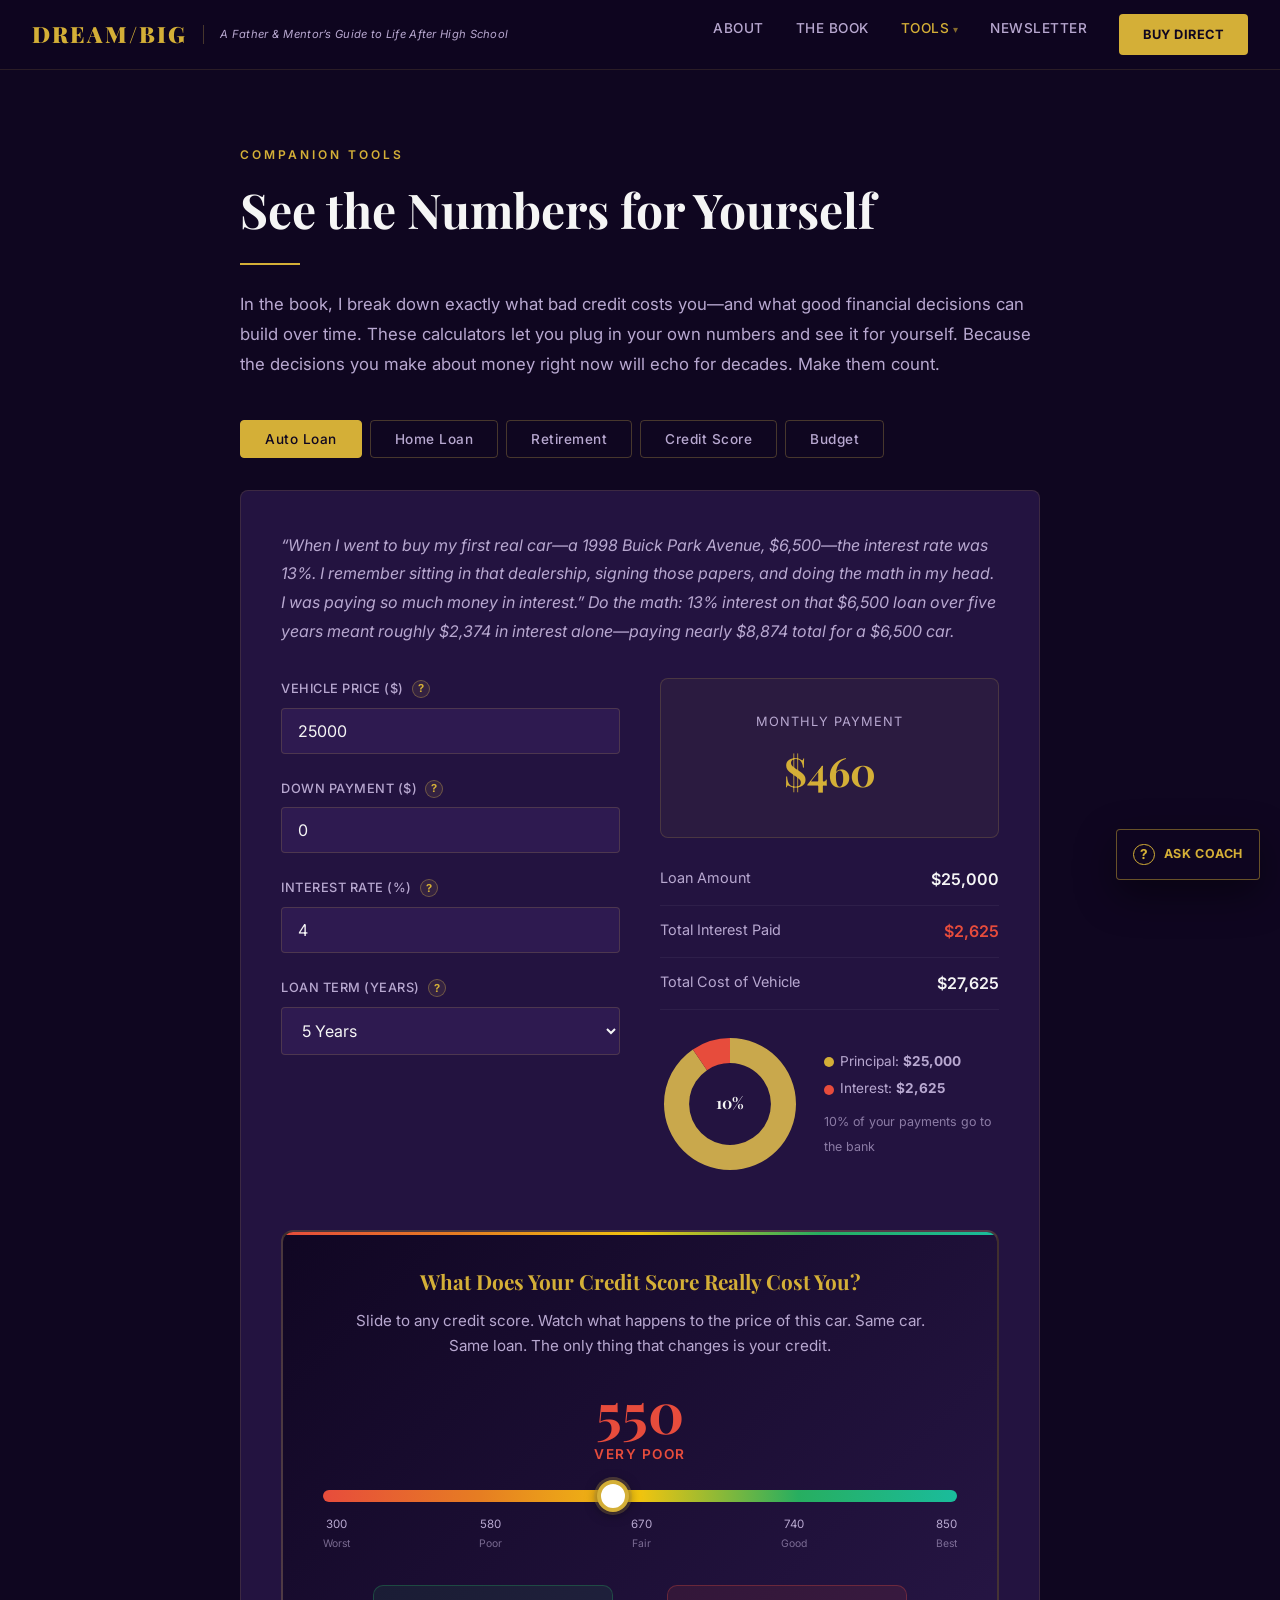
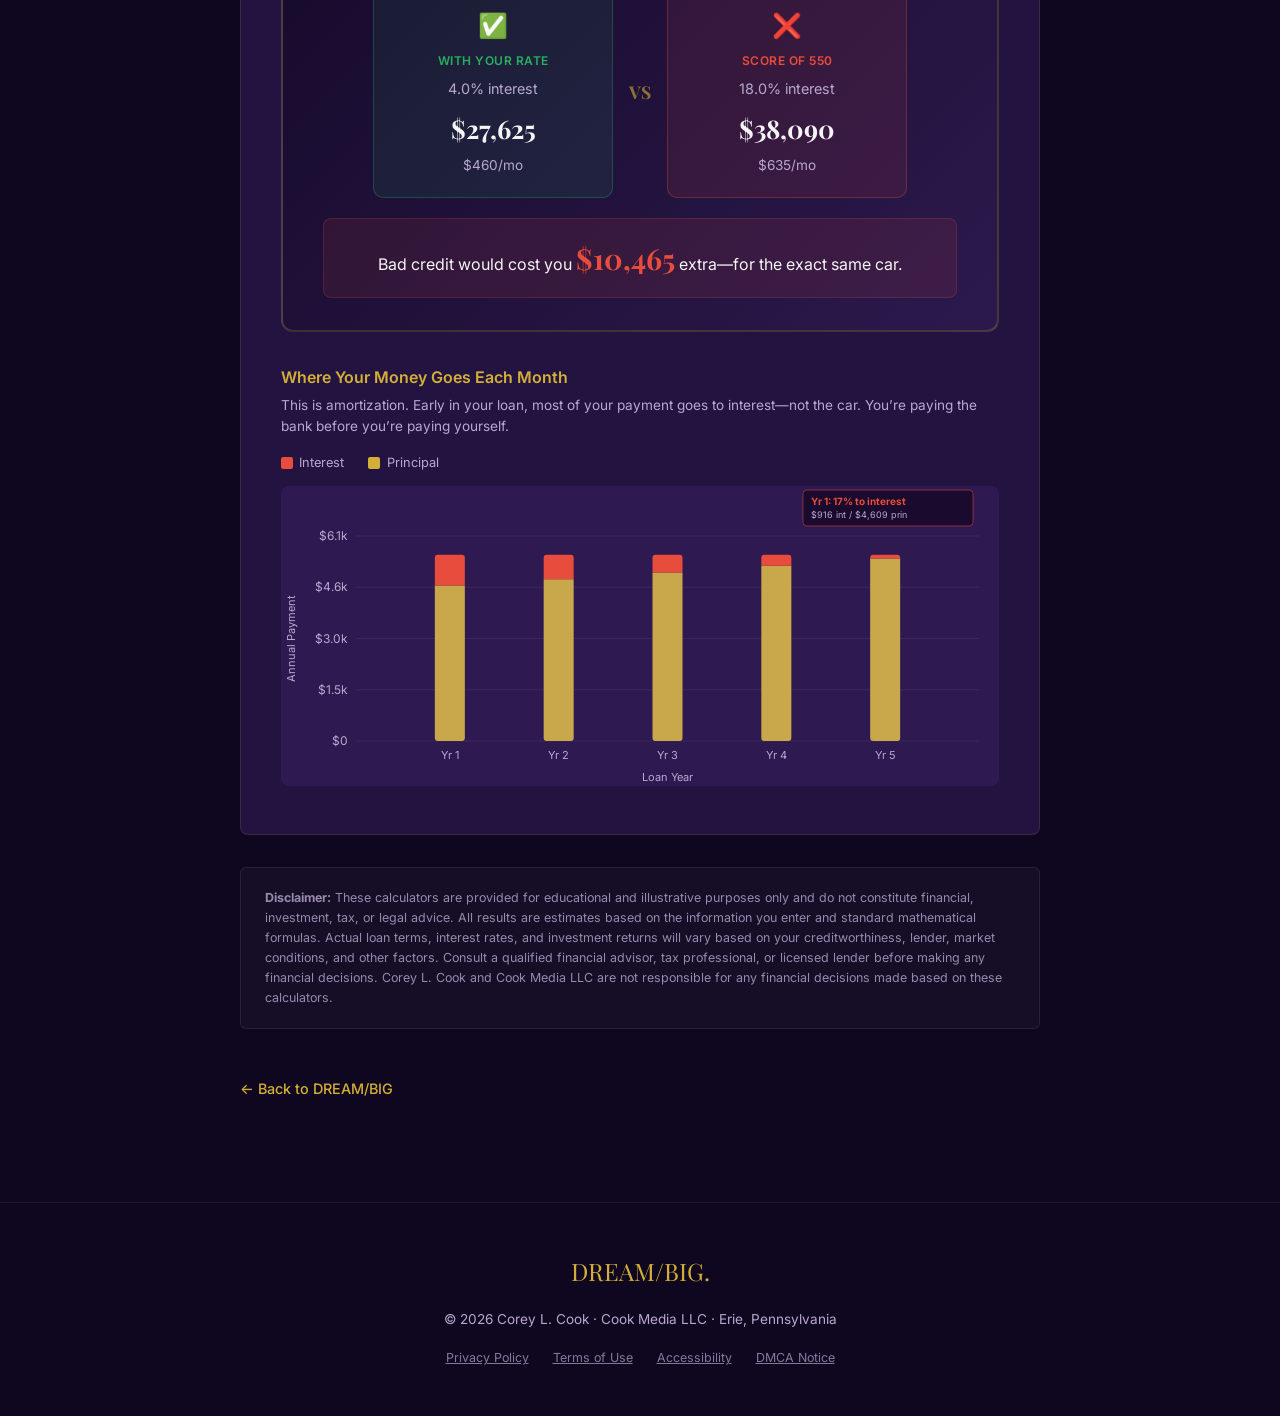
==== calculators.html @ 59a84b56 "Add first money tools and branded budget export" ====
<!DOCTYPE html>
<html lang="en">
<head>
<!-- Google tag (gtag.js) -->
<script async src="https://www.googletagmanager.com/gtag/js?id=G-JGYNWJQC7G"></script>
<script>
  window.dataLayer = window.dataLayer || [];
  function gtag(){dataLayer.push(arguments);}
  gtag('js', new Date());
  gtag('config', 'G-JGYNWJQC7G');
</script>
<!-- Vercel Web Analytics -->
<script>
  window.va = window.va || function () { (window.vaq = window.vaq || []).push(arguments); };
</script>
<script defer src="/_vercel/insights/script.js"></script>
<meta charset="UTF-8">
<meta name="viewport" content="width=device-width, initial-scale=1.0">
<title>Financial Calculators — DREAM/BIG by Corey L. Cook</title>
<meta name="description" content="Free financial calculators from DREAM/BIG — see what auto loans, home loans, and retirement savings really cost. Plug in your numbers and make smarter decisions.">
<meta property="og:title" content="Financial Calculators — DREAM/BIG">
<meta property="og:description" content="Free financial calculators — see what auto loans, home loans, and retirement savings really cost. Make smarter decisions.">
<meta property="og:type" content="website">
<meta property="og:url" content="https://www.lifeafterhighschoolbook.com/calculators.html">
<meta property="og:image" content="https://www.lifeafterhighschoolbook.com/images/og-image.png">
<meta property="og:image:width" content="1200">
<meta property="og:image:height" content="630">
<meta property="og:image:alt" content="DREAM/BIG financial calculators for life after high school">
<meta property="og:site_name" content="DREAM/BIG — Life After High School">
<meta name="twitter:card" content="summary_large_image">
<meta name="twitter:title" content="Financial Calculators — DREAM/BIG">
<meta name="twitter:description" content="Free financial calculators — see what auto loans, home loans, and retirement savings really cost. Make smarter decisions.">
<meta name="twitter:image" content="https://www.lifeafterhighschoolbook.com/images/og-image.png">
<meta name="twitter:image:alt" content="DREAM/BIG financial calculators for life after high school">
<link rel="canonical" href="https://www.lifeafterhighschoolbook.com/calculators.html">
<link rel="icon" type="image/svg+xml" href="images/favicon.svg">
<link rel="icon" type="image/png" sizes="32x32" href="images/favicon-32.png">
<link rel="icon" type="image/png" sizes="512x512" href="images/favicon-512.png">
<link rel="apple-touch-icon" sizes="180x180" href="images/favicon-180.png">
<link rel="preconnect" href="https://fonts.googleapis.com">
<link rel="preconnect" href="https://fonts.gstatic.com" crossorigin>
<link rel="stylesheet" href="https://fonts.googleapis.com/css2?family=Playfair+Display:wght@400;700;900&family=Inter:wght@300;400;500;600;700&display=swap">
<link rel="stylesheet" href="assistant.css">
<script src="assistant.js" defer></script>
<style>

  :root {
    --gold: #D4AF37;
    --gold-light: #F0D060;
    --purple-deep: #0F0620;
    --purple-dark: #1A0A2E;
    --purple-mid: #2D1B4E;
    --purple-card: #231340;
    --purple-surface: #2E1A50;
    --purple-light: #3D2766;
    --text: #F5F5F5;
    --text-muted: #B8A8D0;
    --accent: #C9A84C;
  }

  * { margin: 0; padding: 0; box-sizing: border-box; }
  html { scroll-behavior: smooth; }

  :focus-visible { outline: 2px solid var(--gold-light); outline-offset: 2px; }

  /* SKIP LINK */
  .skip-link {
    position: absolute; left: -9999px; top: 0; z-index: 1000;
    background: var(--gold); color: var(--purple-deep);
    padding: .6rem 1rem; font-weight: 700; text-decoration: none;
  }
  .skip-link:focus { left: 0; }

  body {
    font-family: 'Inter', sans-serif;
    background: var(--purple-deep);
    color: var(--text);
    line-height: 1.7;
    -webkit-font-smoothing: antialiased;
  }

  /* NAV */
  nav {
    position: fixed; top: 0; left: 0; right: 0; z-index: 100;
    background: rgba(15,6,32,0.95); backdrop-filter: blur(20px);
    border-bottom: 1px solid rgba(201,168,76,0.15);
    padding: 0 2rem; height: 70px;
    display: flex; align-items: center; justify-content: space-between;
  }
  .nav-brand { display: flex; align-items: center; gap: 1rem; text-decoration: none; }
  .nav-logo { font-family: 'Playfair Display', serif; font-weight: 900; font-size: 1.4rem; color: var(--gold); letter-spacing: 2px; white-space: nowrap; }
  .nav-subtitle { color: var(--text-muted); font-size: 0.7rem; font-weight: 400; font-style: italic; letter-spacing: 0.3px; white-space: nowrap; border-left: 1px solid rgba(201,168,76,0.3); padding-left: 1rem; }
  .nav-links { display: flex; gap: 2rem; list-style: none; }
  .nav-links a { color: var(--text-muted); text-decoration: none; font-size: 0.85rem; font-weight: 500; letter-spacing: 0.5px; text-transform: uppercase; transition: color 0.3s; }
  .nav-links a:hover { color: var(--gold); }
  .nav-toggle { display: none; background: none; border: none; color: var(--gold); font-size: 1.5rem; cursor: pointer; }
  .nav-dropdown { position: relative; }
  .nav-dropdown > a { cursor: pointer; }
  .nav-dropdown > a::after { content: ' \25BE'; font-size: 0.65rem; opacity: 0.6; }
  .nav-dropdown-menu {
    display: none; position: absolute; top: 100%; left: 50%; transform: translateX(-50%);
    padding-top: 12px;
  }
  .nav-dropdown-menu-inner {
    background: rgba(15,6,32,0.98); border: 1px solid rgba(201,168,76,0.2);
    border-radius: 8px; padding: 0.5rem 0; min-width: 180px;
    box-shadow: 0 12px 40px rgba(0,0,0,0.5); backdrop-filter: blur(20px);
  }
  .nav-dropdown:hover .nav-dropdown-menu { display: block; }
  .nav-dropdown:focus-within .nav-dropdown-menu { display: block; }
  .nav-dropdown > button {
    background: none; border: none; cursor: pointer; font: inherit;
    color: var(--gold); padding: 0; letter-spacing: 0.5px; text-transform: uppercase;
    font-size: 0.85rem; font-weight: 500;
  }
  .nav-dropdown > button::after { content: ' \25BE'; font-size: 0.65rem; opacity: 0.6; }
  .nav-dropdown-menu a {
    display: block; padding: 0.6rem 1.25rem; font-size: 0.8rem !important;
    letter-spacing: 0.5px; white-space: nowrap; transition: background 0.2s;
  }
  .nav-dropdown-menu a:hover { background: rgba(201,168,76,0.1); color: var(--gold) !important; }

  .btn {
    display: inline-block; padding: 14px 36px; font-size: 0.9rem; font-weight: 600;
    letter-spacing: 1px; text-transform: uppercase; text-decoration: none;
    border-radius: 4px; transition: all 0.3s; cursor: pointer; border: none;
  }
  .btn-gold { background: var(--gold); color: var(--purple-deep); }
  .btn-gold:hover { background: var(--gold-light); transform: translateY(-2px); box-shadow: 0 8px 30px rgba(201,168,76,0.3); }
  .nav-links .btn-gold { color: var(--purple-deep); font-size: 0.8rem; font-weight: 700; }
  .nav-links .btn-gold:hover { color: var(--purple-deep); }
  .btn-nav { padding: 10px 24px; font-size: 0.8rem; letter-spacing: 0.8px; }

  /* SECTIONS */
  section { padding: 100px 2rem; }
  .container { max-width: 800px; margin: 0 auto; }

  .section-label {
    display: inline-block; font-size: 0.75rem; letter-spacing: 3px; text-transform: uppercase;
    color: var(--gold); margin-bottom: 1rem; font-weight: 600;
  }
  .section-title {
    font-family: 'Playfair Display', serif; font-size: clamp(2rem, 4vw, 3rem);
    font-weight: 700; margin-bottom: 1.5rem; line-height: 1.2;
  }
  .section-text { color: var(--text-muted); font-size: 1.05rem; max-width: 800px; line-height: 1.8; }

  /* DIVIDER */
  .divider { width: 60px; height: 2px; background: var(--gold); margin: 1.5rem 0; }

  /* CALCULATORS */
  .calculators {
    padding-top: 140px;
    background: var(--purple-deep);
    min-height: 100vh;
  }
  .calc-tabs { display: flex; gap: 0.5rem; margin-bottom: 2rem; flex-wrap: wrap; }
  .calc-tab {
    padding: 10px 24px; border: 1px solid rgba(201,168,76,0.3); background: transparent;
    color: var(--text-muted); border-radius: 4px; cursor: pointer; font-size: 0.85rem;
    font-weight: 500; letter-spacing: 0.5px; transition: all 0.3s; font-family: 'Inter', sans-serif;
  }
  .calc-tab.active { background: var(--gold); color: var(--purple-deep); border-color: var(--gold); }
  .calc-tab:hover:not(.active) { border-color: var(--gold); color: var(--gold); }
  .calc-panel { display: none; }
  .calc-panel.active { display: block; }
  .calc-card {
    background: var(--purple-card); border: 1px solid rgba(201,168,76,0.15);
    border-radius: 8px; padding: 2.5rem;
  }
  .calc-intro { color: var(--text-muted); font-size: 1rem; margin-bottom: 2rem; line-height: 1.8; font-style: italic; }
  .calc-grid { display: grid; grid-template-columns: 1fr 1fr; gap: 2.5rem; align-items: start; }
  .form-group { margin-bottom: 1.5rem; }
  .form-group label {
    display: block; font-size: 0.8rem; font-weight: 500; letter-spacing: 0.5px;
    text-transform: uppercase; color: var(--text-muted); margin-bottom: 0.5rem;
  }
  /* INFO TOOLTIP */
  .label-row { display: flex; align-items: center; gap: 0.5rem; margin-bottom: 0.5rem; }
  .label-row label { margin-bottom: 0; }
  .info-btn {
    display: inline-flex; align-items: center; justify-content: center;
    width: 18px; height: 18px; border-radius: 50%; border: 1px solid rgba(201,168,76,0.4);
    background: rgba(201,168,76,0.1); color: var(--gold); font-size: 11px; font-weight: 700;
    cursor: pointer; flex-shrink: 0; font-family: 'Inter', sans-serif;
    transition: all 0.2s; line-height: 1; position: relative; padding: 0;
  }
  .info-btn:hover { background: var(--gold); color: var(--purple-deep); border-color: var(--gold); }
  .info-tooltip {
    display: none; position: absolute; left: 50%; transform: translateX(-50%);
    top: calc(100% + 8px); width: 260px; padding: 12px 14px;
    background: var(--purple-mid); border: 1px solid rgba(201,168,76,0.25);
    border-radius: 6px; box-shadow: 0 8px 24px rgba(0,0,0,0.4);
    z-index: 50; font-size: 0.82rem; font-weight: 400; color: var(--text);
    line-height: 1.6; letter-spacing: 0; text-transform: none; text-align: left;
  }
  .info-tooltip::before {
    content: ''; position: absolute; top: -6px; left: 50%; transform: translateX(-50%);
    width: 10px; height: 10px; background: var(--purple-mid);
    border-left: 1px solid rgba(201,168,76,0.25); border-top: 1px solid rgba(201,168,76,0.25);
    transform: translateX(-50%) rotate(45deg);
  }
  .info-btn.active .info-tooltip { display: block; }
  .form-group input, .form-group select {
    width: 100%; padding: 12px 16px; background: var(--purple-surface); border: 1px solid rgba(201,168,76,0.2);
    border-radius: 4px; color: var(--text); font-size: 1rem; font-family: 'Inter', sans-serif;
    transition: border-color 0.3s;
  }
  .form-group input:focus, .form-group select:focus { outline: 2px solid var(--gold-light); outline-offset: 2px; border-color: var(--gold); }
  .result-box {
    background: rgba(201,168,76,0.05); border: 1px solid rgba(201,168,76,0.2);
    border-radius: 8px; padding: 2rem; text-align: center;
  }
  .result-label { font-size: 0.8rem; text-transform: uppercase; letter-spacing: 1px; color: var(--text-muted); margin-bottom: 0.25rem; }
  .result-value { font-family: 'Playfair Display', serif; font-size: 2.5rem; color: var(--gold); font-weight: 700; }
  .result-sub { font-size: 0.9rem; color: var(--text-muted); margin-top: 0.25rem; }
  .result-row { display: flex; justify-content: space-between; padding: 0.75rem 0; border-bottom: 1px solid rgba(255,255,255,0.05); }
  .result-row:last-child { border-bottom: none; }
  .result-row-label { color: var(--text-muted); font-size: 0.9rem; }
  .result-row-value { font-weight: 600; }
  .compare-box {
    margin-top: 1.5rem; padding: 1.5rem; background: rgba(192,57,43,0.08);
    border: 1px solid rgba(192,57,43,0.2); border-radius: 8px;
  }
  .compare-title { font-weight: 600; font-size: 0.95rem; margin-bottom: 0.5rem; color: #E74C3C; }
  .compare-text { color: var(--text-muted); font-size: 0.9rem; line-height: 1.6; }
  .compare-amount { font-family: 'Playfair Display', serif; font-size: 1.5rem; color: #E74C3C; font-weight: 700; }

  /* CREDIT SCORE SLIDER */
  .credit-slider-box {
    margin-top: 2rem; padding: 2rem 2.5rem;
    background: linear-gradient(135deg, rgba(15,6,32,0.9), rgba(45,27,78,0.9));
    border: 2px solid rgba(201,168,76,0.25); border-radius: 12px;
    position: relative; overflow: hidden;
  }
  .credit-slider-box::before {
    content: ''; position: absolute; top: 0; left: 0; right: 0; height: 3px;
    background: linear-gradient(to right, #E74C3C, #E67E22, #F1C40F, #27AE60, #1ABC9C);
  }
  .credit-slider-header { text-align: center; margin-bottom: 1.5rem; }
  .credit-slider-title {
    font-family: 'Playfair Display', serif; font-weight: 700;
    font-size: 1.3rem; color: var(--gold); margin-bottom: 0.5rem;
  }
  .credit-slider-subtitle {
    font-size: 0.95rem; color: var(--text-muted); line-height: 1.7; max-width: 600px; margin: 0 auto;
  }
  .slider-main-layout {
    display: flex; flex-direction: column; gap: 1.5rem;
  }
  .slider-control-area { text-align: center; }
  .slider-score-display {
    text-align: center; margin-bottom: 0.5rem;
  }
  .slider-score-num {
    font-family: 'Playfair Display', serif; font-size: 3.5rem; font-weight: 700;
    line-height: 1; transition: color 0.3s;
  }
  .slider-score-label {
    font-size: 0.85rem; font-weight: 600; letter-spacing: 1.5px; text-transform: uppercase;
    margin-top: 0.25rem; transition: color 0.3s;
  }
  .credit-range-slider {
    -webkit-appearance: none; appearance: none; width: 100%; height: 12px;
    border-radius: 6px; outline: none; margin: 1rem 0 0.5rem; cursor: pointer;
    background: linear-gradient(to right, #E74C3C 0%, #E67E22 25%, #F1C40F 50%, #27AE60 75%, #1ABC9C 100%);
  }
  .credit-range-slider::-webkit-slider-thumb {
    -webkit-appearance: none; appearance: none; width: 32px; height: 32px;
    border-radius: 50%; background: white; cursor: grab;
    border: 4px solid var(--gold);
    box-shadow: 0 2px 12px rgba(0,0,0,0.5), 0 0 0 3px rgba(201,168,76,0.3);
    transition: box-shadow 0.2s, transform 0.2s;
  }
  .credit-range-slider::-webkit-slider-thumb:hover {
    transform: scale(1.1);
    box-shadow: 0 2px 16px rgba(0,0,0,0.6), 0 0 0 5px rgba(201,168,76,0.4);
  }
  .credit-range-slider::-webkit-slider-thumb:active { cursor: grabbing; }
  .credit-range-slider::-moz-range-thumb {
    width: 32px; height: 32px; border-radius: 50%; background: white;
    cursor: grab; border: 4px solid var(--gold);
    box-shadow: 0 2px 12px rgba(0,0,0,0.5), 0 0 0 3px rgba(201,168,76,0.3);
  }
  .slider-range-labels {
    display: flex; justify-content: space-between; font-size: 0.72rem;
    color: var(--text-muted); margin-top: 0.25rem; text-align: center;
  }
  .slider-range-labels em { display: block; font-style: normal; font-size: 0.65rem; opacity: 0.6; margin-top: 1px; }
  .slider-results {
    display: flex; align-items: stretch; justify-content: center; gap: 0; margin-top: 0.5rem;
  }
  .slider-vs {
    display: flex; align-items: center; justify-content: center;
    font-family: 'Playfair Display', serif; font-size: 1.1rem; font-weight: 700;
    color: var(--gold); opacity: 0.6; padding: 0 1rem; flex-shrink: 0;
  }
  .slider-result-card {
    flex: 1; max-width: 240px; padding: 1.25rem 1rem; border-radius: 10px; text-align: center;
  }
  .slider-result-card.yours {
    background: rgba(39,174,96,0.1); border: 1px solid rgba(39,174,96,0.3);
  }
  .slider-result-card.slider {
    background: rgba(231,76,60,0.1); border: 1px solid rgba(231,76,60,0.3);
    transition: background 0.3s, border-color 0.3s;
  }
  .slider-result-card.slider.good {
    background: rgba(39,174,96,0.1); border-color: rgba(39,174,96,0.3);
  }
  .slider-card-emoji { font-size: 1.5rem; margin-bottom: 0.25rem; }
  .slider-card-label {
    font-size: 0.75rem; font-weight: 600; letter-spacing: 0.5px; text-transform: uppercase;
    margin-bottom: 0.35rem;
  }
  .slider-card-label.yours { color: #27AE60; }
  .slider-card-label.slider { color: #E74C3C; }
  .slider-card-label.slider.good { color: #27AE60; }
  .slider-card-rate {
    font-size: 0.9rem; color: var(--text-muted); margin-bottom: 0.35rem;
  }
  .slider-card-total {
    font-family: 'Playfair Display', serif; font-size: 1.6rem; font-weight: 700; color: var(--text);
  }
  .slider-card-monthly {
    font-size: 0.85rem; color: var(--text-muted); margin-top: 0.25rem;
  }
  .slider-diff-bar {
    margin-top: 1.25rem; padding: 1rem 1.25rem; border-radius: 8px;
    text-align: center; font-size: 1rem; line-height: 1.6;
    background: rgba(231,76,60,0.1); border: 1px solid rgba(231,76,60,0.2);
    transition: all 0.3s;
  }
  .slider-diff-bar.savings {
    background: rgba(39,174,96,0.1); border-color: rgba(39,174,96,0.2);
  }
  .slider-diff-amount {
    font-family: 'Playfair Display', serif; font-size: 1.8rem; font-weight: 700;
    display: inline-block; transition: color 0.3s;
  }
  .slider-diff-amount.cost { color: #E74C3C; }
  .slider-diff-amount.save { color: #27AE60; }

  /* DONUT CHART */
  .donut-wrapper { display: flex; align-items: center; gap: 1.5rem; margin: 1.5rem 0; }
  .donut-canvas { flex-shrink: 0; }
  .donut-legend { font-size: 0.85rem; color: var(--text-muted); line-height: 2; }
  .donut-legend-dot { display: inline-block; width: 10px; height: 10px; border-radius: 50%; margin-right: 6px; vertical-align: middle; }

  /* COMPARISON BARS */
  .compare-visual { margin-top: 1rem; }
  .compare-bar-row { display: flex; align-items: center; gap: 0.75rem; margin-bottom: 0.5rem; font-size: 0.82rem; }
  .compare-bar-label { width: 80px; color: var(--text-muted); text-align: right; flex-shrink: 0; }
  .compare-bar-track { flex: 1; height: 24px; background: var(--purple-surface); border-radius: 4px; overflow: hidden; position: relative; }
  .compare-bar-fill { height: 100%; border-radius: 4px; transition: width 0.6s ease-out; display: flex; align-items: center; justify-content: flex-end; padding-right: 8px; font-size: 0.75rem; font-weight: 700; color: var(--purple-deep); min-width: 60px; }

  /* CREDIT GAUGE */
  .gauge-wrapper { text-align: center; margin: 1rem 0; }

  /* BUDGET DONUT */
  .budget-donut-wrapper { display: flex; align-items: flex-start; gap: 1.5rem; margin: 1rem 0; }
  .budget-donut-legend { font-size: 0.8rem; color: var(--text-muted); line-height: 2.2; }

  .calc-disclaimer {
    margin-top: 2rem; padding: 1.25rem 1.5rem;
    background: rgba(255,255,255,0.03);
    border: 1px solid rgba(255,255,255,0.08);
    border-radius: 6px;
  }
  .calc-disclaimer p { color: var(--text-muted); font-size: 0.78rem; line-height: 1.6; opacity: 0.8; }
  .calc-disclaimer strong { color: var(--text-muted); }

  .back-link {
    display: inline-flex; align-items: center; gap: 0.5rem;
    color: var(--gold); text-decoration: none; font-size: 0.9rem; font-weight: 500;
    margin-top: 3rem; transition: opacity 0.3s;
  }
  .back-link:hover { opacity: 0.8; }

  /* DOWNLOAD BUTTONS */
  .download-btns { display: flex; gap: 0.75rem; margin-top: 1.5rem; flex-wrap: wrap; }
  .btn-download {
    display: inline-flex; align-items: center; gap: 0.5rem;
    padding: 10px 20px; font-size: 0.8rem; font-weight: 600;
    letter-spacing: 0.5px; text-transform: uppercase; text-decoration: none;
    border-radius: 4px; cursor: pointer; border: 1px solid rgba(201,168,76,0.4);
    background: rgba(201,168,76,0.1); color: var(--gold);
    font-family: 'Inter', sans-serif; transition: all 0.3s;
  }
  .btn-download:hover { background: var(--gold); color: var(--purple-deep); border-color: var(--gold); }

  /* FOOTER */
  footer {
    padding: 3rem 2rem; text-align: center; border-top: 1px solid rgba(201,168,76,0.1);
    background: var(--purple-deep);
  }
  footer p { color: var(--text-muted); font-size: 0.85rem; }
  footer a { color: var(--gold); text-decoration: none; }
  .footer-legal { margin-top: 1rem; display: flex; gap: 1.5rem; justify-content: center; flex-wrap: wrap; }
  .footer-legal a { font-size: 0.78rem; color: var(--text-muted); text-decoration: underline; opacity: 0.7; transition: opacity 0.3s; }
  .footer-legal a:hover { opacity: 1; color: var(--gold); }

  /* LEGAL PAGES (modal overlay) */
  .legal-overlay {
    display: none; position: fixed; inset: 0; z-index: 200;
    background: rgba(15,6,32,0.95); backdrop-filter: blur(10px);
    overflow-y: auto; padding: 100px 2rem 3rem;
  }
  .legal-overlay.active { display: block; }
  .legal-content { max-width: 700px; margin: 0 auto; }
  .legal-content h2 { font-family: 'Playfair Display', serif; font-size: 2rem; color: var(--gold); margin-bottom: 1.5rem; }
  .legal-content h3 { font-size: 1rem; color: var(--gold); margin: 1.5rem 0 0.5rem; letter-spacing: 0.5px; }
  .legal-content p, .legal-content li { font-size: 0.9rem; color: var(--text); line-height: 1.8; opacity: 0.85; }
  .legal-content ul { padding-left: 1.5rem; margin: 0.75rem 0; }
  .legal-close { position: fixed; top: 2rem; right: 2rem; background: none; border: none; color: var(--gold); font-size: 2rem; cursor: pointer; z-index: 201; }

  /* RESPONSIVE — MOBILE */
  @media (max-width: 768px) {
    .nav-links { display: none; }
    .nav-toggle { display: block; }
    .nav-subtitle { display: none; }
    .nav-links.open {
      display: flex; flex-direction: column; position: absolute;
      top: 70px; left: 0; right: 0; background: rgba(15,6,32,0.98);
      padding: 2rem; gap: 1.5rem; border-bottom: 1px solid rgba(201,168,76,0.15);
    }
    .nav-dropdown > a::after { display: none; }
    .nav-dropdown-menu { display: block; position: static; transform: none; padding: 0; min-width: 0; }
    .nav-dropdown-menu-inner { background: none; border: none; box-shadow: none; padding: 0; min-width: 0; backdrop-filter: none; }
    .nav-dropdown-menu a { padding: 0; font-size: 0.85rem !important; }
    section { padding: 60px 1.25rem; }
    .calculators { padding-top: 100px; }

    /* Calculator cards */
    .calc-grid { grid-template-columns: 1fr; }
    .calc-card { padding: 1.5rem; }
    .calc-intro { font-size: 0.9rem; line-height: 1.7; }
    .calc-tabs { gap: 0.4rem; }
    .calc-tab { padding: 8px 16px; font-size: 0.78rem; }
    .result-value { font-size: 1.8rem; }
    .compare-amount { font-size: 1.3rem; }
    .result-box { padding: 1.5rem 1rem; }
    .result-row { flex-wrap: wrap; gap: 0.25rem; }
    .result-row-label { font-size: 0.82rem; }
    .result-row-value { font-size: 0.9rem; }

    /* Download buttons */
    .download-btns { justify-content: center; }

    /* Donut charts */
    .donut-wrapper { flex-direction: column; align-items: center; text-align: center; }
    .budget-donut-wrapper { flex-direction: column; align-items: center; text-align: center; }
    .compare-bar-label { width: 65px; font-size: 0.75rem; }
    .compare-bar-fill { font-size: 0.7rem; min-width: 50px; }
    .gauge-wrapper canvas { width: 240px !important; height: 150px !important; }

    /* Info tooltips */
    .info-tooltip { width: 220px; left: auto; right: -10px; transform: none; }
    .info-tooltip::before { left: auto; right: 14px; transform: rotate(45deg); }

    /* Charts */
    .amort-chart-wrapper canvas { height: 220px !important; }

    /* Credit slider */
    .credit-slider-box { padding: 1.5rem 1.25rem; }
    .credit-slider-title { font-size: 1.1rem; }
    .credit-slider-subtitle { font-size: 0.85rem; }
    .slider-score-num { font-size: 2.5rem; }
    .slider-results { flex-direction: column; align-items: center; gap: 0.5rem; }
    .slider-result-card { max-width: 100%; width: 100%; }
    .slider-vs { padding: 0.25rem 0; font-size: 0.9rem; }
    .slider-card-total { font-size: 1.3rem; }
    .slider-diff-amount { font-size: 1.4rem; }
    .slider-diff-bar { font-size: 0.9rem; }
    .credit-range-slider { height: 10px; }
    .credit-range-slider::-webkit-slider-thumb { width: 28px; height: 28px; }
  }

  /* RESPONSIVE — SMALL PHONE */
  @media (max-width: 380px) {
    nav { padding: 0 1rem; }
    .nav-logo { font-size: 1.2rem; }
    .calculators { padding-top: 90px; }
    .calc-card { padding: 1.25rem; }
    .calc-tab { padding: 7px 12px; font-size: 0.72rem; }
    .result-value { font-size: 1.5rem; }
    .section-text { font-size: 0.95rem; }
    .btn { padding: 12px 28px; font-size: 0.85rem; }
  }

  @media (prefers-reduced-motion: reduce) {
    html { scroll-behavior: auto; }
    *, *::before, *::after {
      animation-duration: .001ms !important;
      transition-duration: .001ms !important;
    }
  }
</style>
<script type="application/ld+json">
{
  "@context": "https://schema.org",
  "@type": "WebApplication",
  "name": "DREAM/BIG Financial Calculators",
  "applicationCategory": "FinanceApplication",
  "operatingSystem": "Web",
  "url": "https://www.lifeafterhighschoolbook.com/calculators.html",
  "description": "Five free financial calculators from DREAM/BIG: an auto loan calculator, a home loan calculator, a retirement savings calculator, a credit score estimator, and a budget calculator. See what loans really cost and how your money can grow over time.",
  "offers": {
    "@type": "Offer",
    "price": "0",
    "priceCurrency": "USD"
  },
  "author": {
    "@type": "Person",
    "name": "Corey L. Cook"
  }
}
</script>
</head>
<body>
<a href="#main" class="skip-link">Skip to content</a>

<!-- NAV -->
<nav>
  <a href="index.html" class="nav-brand">
    <span class="nav-logo">DREAM/BIG</span>
    <span class="nav-subtitle">A Father &amp; Mentor&rsquo;s Guide to Life After High School</span>
  </a>
  <button type="button" class="nav-toggle" aria-label="Menu" aria-expanded="false" aria-controls="nav-links" onclick="toggleNav(this)">&#9776;</button>
  <ul class="nav-links" id="nav-links">
    <li><a href="index.html#about">About</a></li>
    <li><a href="index.html#book">The Book</a></li>
    <li class="nav-dropdown">
      <button type="button" aria-expanded="false" aria-haspopup="true" onclick="toggleToolsMenu(this)">Tools</button>
      <div class="nav-dropdown-menu"><div class="nav-dropdown-menu-inner">
        <a href="first-money-moves.html">First Money Moves</a>
        <a href="calculators.html" style="color:var(--gold);">Calculators</a>
        <a href="visualizer.html">Visualizer</a>
        <a href="glossary.html">Glossary</a>
      </div></div>
    </li>
    <li><a href="index.html#newsletter">Newsletter</a></li>
    <li><a href="https://shop.ingramspark.com/b/084?params=auYcam1uPTDm9D041XR3ygueD2kILv5ChfIouqtAr0y" class="btn btn-gold btn-nav" target="_blank" rel="noopener" data-buy-link="ingram" data-buy-location="nav-calculators">Buy Direct</a></li>
  </ul>
</nav>

<main id="main">

<!-- CALCULATORS -->
<section class="calculators">
  <div class="container">
    <span class="section-label">Companion Tools</span>
    <h1 class="section-title">See the Numbers for Yourself</h1>
    <div class="divider"></div>
    <p class="section-text" style="margin-bottom:2.5rem;">In the book, I break down exactly what bad credit costs you&mdash;and what good financial decisions can build over time. These calculators let you plug in your own numbers and see it for yourself. Because the decisions you make about money right now will echo for decades. Make them count.</p>

    <div class="calc-tabs">
      <button type="button" class="calc-tab active" aria-selected="true" onclick="switchCalc('auto', this)">Auto Loan</button>
      <button type="button" class="calc-tab" aria-selected="false" onclick="switchCalc('home', this)">Home Loan</button>
      <button type="button" class="calc-tab" aria-selected="false" onclick="switchCalc('retirement', this)">Retirement</button>
      <button type="button" class="calc-tab" aria-selected="false" onclick="switchCalc('credit', this)">Credit Score</button>
      <button type="button" class="calc-tab" aria-selected="false" onclick="switchCalc('budget', this)">Budget</button>
    </div>

    <!-- AUTO LOAN -->
    <div class="calc-panel active" id="calc-auto">
      <div class="calc-card">
        <p class="calc-intro">&ldquo;When I went to buy my first real car&mdash;a 1998 Buick Park Avenue, $6,500&mdash;the interest rate was 13%. I remember sitting in that dealership, signing those papers, and doing the math in my head. I was paying so much money in interest.&rdquo; Do the math: 13% interest on that $6,500 loan over five years meant roughly $2,374 in interest alone&mdash;paying nearly $8,874 total for a $6,500 car.</p>
        <div class="calc-grid">
          <div>
            <div class="form-group">
              <div class="label-row">
                <label for="auto-price">Vehicle Price ($)</label>
                <button type="button" class="info-btn" onclick="toggleInfo(this)" aria-expanded="false" aria-label="More information">?<span class="info-tooltip">The sticker price of the car. Remember, a brand-new car loses 20% of its value the moment you drive it off the lot. A two- or three-year-old car with low miles can save you thousands and still feel new.</span></button>
              </div>
              <input type="number" id="auto-price" value="25000" min="0" oninput="calcAuto()">
            </div>
            <div class="form-group">
              <div class="label-row">
                <label for="auto-down">Down Payment ($)</label>
                <button type="button" class="info-btn" onclick="toggleInfo(this)" aria-expanded="false" aria-label="More information">?<span class="info-tooltip">The cash you pay upfront. The more you put down, the less you borrow, and the less interest you pay over the life of the loan. Even an extra $500 down can save you hundreds in interest.</span></button>
              </div>
              <input type="number" id="auto-down" value="0" min="0" oninput="calcAuto()">
            </div>
            <div class="form-group">
              <div class="label-row">
                <label for="auto-rate">Interest Rate (%)</label>
                <button type="button" class="info-btn" onclick="toggleInfo(this)" aria-expanded="false" aria-label="More information">?<span class="info-tooltip">This is based on your credit score. Good credit (700+) might get you 4&ndash;6%. Bad credit can mean 15&ndash;20% or higher. That&rsquo;s the difference between paying $28K and $40K for the same car. Your credit score is money.</span></button>
              </div>
              <input type="number" id="auto-rate" value="4" min="0" step="0.1" oninput="calcAuto()">
            </div>
            <div class="form-group">
              <div class="label-row">
                <label for="auto-term">Loan Term (Years)</label>
                <button type="button" class="info-btn" onclick="toggleInfo(this)" aria-expanded="false" aria-label="More information">?<span class="info-tooltip">How long you take to pay it off. Longer terms mean lower monthly payments, but way more interest. A 6-year loan costs thousands more than a 4-year loan on the same car. Keep it as short as you can afford.</span></button>
              </div>
              <select id="auto-term" onchange="calcAuto()">
                <option value="3">3 Years</option><option value="4">4 Years</option>
                <option value="5" selected>5 Years</option><option value="6">6 Years</option><option value="7">7 Years</option>
              </select>
            </div>
          </div>
          <div>
            <div class="result-box" style="margin-bottom:1rem;"><div class="result-label">Monthly Payment</div><div class="result-value" id="auto-monthly" aria-live="polite">$460</div></div>
            <div class="result-row"><span class="result-row-label">Loan Amount</span><span class="result-row-value" id="auto-loan">$25,000</span></div>
            <div class="result-row"><span class="result-row-label">Total Interest Paid</span><span class="result-row-value" id="auto-interest" style="color:#E74C3C;">$2,625</span></div>
            <div class="result-row"><span class="result-row-label">Total Cost of Vehicle</span><span class="result-row-value" id="auto-total">$27,625</span></div>
            <div class="donut-wrapper">
              <canvas id="auto-donut" class="donut-canvas" width="140" height="140" style="width:140px;height:140px;"></canvas>
              <div class="donut-legend">
                <div><span class="donut-legend-dot" style="background:var(--gold);"></span>Principal: <strong id="auto-donut-prin">$25,000</strong></div>
                <div><span class="donut-legend-dot" style="background:#E74C3C;"></span>Interest: <strong id="auto-donut-int">$2,625</strong></div>
                <div style="margin-top:0.5rem; font-size:0.78rem; opacity:0.7;" id="auto-donut-pct">10% of your payments go to the bank</div>
              </div>
            </div>
          </div>
        </div>
        <!-- CREDIT SCORE SLIDER — FULL WIDTH -->
        <div class="credit-slider-box" id="auto-slider-box">
          <div class="credit-slider-header">
            <div class="credit-slider-title">What Does Your Credit Score Really Cost You?</div>
            <div class="credit-slider-subtitle">Slide to any credit score. Watch what happens to the price of this car. Same car. Same loan. The only thing that changes is your credit.</div>
          </div>
          <div class="slider-main-layout">
            <div class="slider-control-area">
              <div class="slider-score-display">
                <div class="slider-score-num" id="auto-slider-score">550</div>
                <div class="slider-score-label" id="auto-slider-rating" style="color:#E74C3C;">Poor</div>
              </div>
              <input type="range" class="credit-range-slider" id="auto-credit-slider" min="300" max="850" value="550" oninput="updateAutoSlider()">
              <div class="slider-range-labels">
                <span>300<br><em>Worst</em></span>
                <span>580<br><em>Poor</em></span>
                <span>670<br><em>Fair</em></span>
                <span>740<br><em>Good</em></span>
                <span>850<br><em>Best</em></span>
              </div>
            </div>
            <div class="slider-results">
              <div class="slider-result-card yours">
                <div class="slider-card-emoji">&#x2705;</div>
                <div class="slider-card-label yours">With Your Rate</div>
                <div class="slider-card-rate" id="auto-yours-rate">4.0% interest</div>
                <div class="slider-card-total" id="auto-yours-total">$27,625</div>
                <div class="slider-card-monthly" id="auto-yours-monthly">$460/mo</div>
              </div>
              <div class="slider-vs">VS</div>
              <div class="slider-result-card slider" id="auto-slider-card">
                <div class="slider-card-emoji" id="auto-slider-emoji">&#x274C;</div>
                <div class="slider-card-label slider" id="auto-slider-label">Score of <span id="auto-slider-card-score">550</span></div>
                <div class="slider-card-rate" id="auto-slider-rate">18.0% interest</div>
                <div class="slider-card-total" id="auto-slider-total">$38,961</div>
                <div class="slider-card-monthly" id="auto-slider-monthly">$464/mo</div>
              </div>
            </div>
          </div>
          <div class="slider-diff-bar" id="auto-slider-diff">
            <span id="auto-slider-diff-text">Bad credit would cost you </span><span class="slider-diff-amount cost" id="auto-slider-diff-amt">$10,737</span><span id="auto-slider-diff-suffix"> extra&mdash;for the exact same car.</span>
          </div>
        </div>
        <div class="amort-chart-wrapper" style="margin-top:2rem;">
          <div style="font-weight:600; font-size:1rem; margin-bottom:0.25rem; color:var(--gold);">Where Your Money Goes Each Month</div>
          <p style="color:var(--text-muted); font-size:0.85rem; margin-bottom:1rem; line-height:1.5;">This is amortization. Early in your loan, most of your payment goes to interest&mdash;not the car. You&rsquo;re paying the bank before you&rsquo;re paying yourself.</p>
          <div class="chart-legend" style="display:flex; gap:1.5rem; margin-bottom:0.75rem; font-size:0.8rem;">
            <span style="display:flex; align-items:center; gap:0.4rem;"><span style="width:12px;height:12px;background:#E74C3C;border-radius:2px;display:inline-block;"></span><span style="color:var(--text-muted);">Interest</span></span>
            <span style="display:flex; align-items:center; gap:0.4rem;"><span style="width:12px;height:12px;background:var(--gold);border-radius:2px;display:inline-block;"></span><span style="color:var(--text-muted);">Principal</span></span>
          </div>
          <canvas id="auto-amort-chart" width="740" height="300" style="width:100%;height:300px;border-radius:8px;background:var(--purple-surface);"></canvas>
        </div>
      </div>
    </div>

    <!-- HOME LOAN -->
    <div class="calc-panel" id="calc-home">
      <div class="calc-card">
        <p class="calc-intro">&ldquo;Good credit at 5%: your total cost is $289,800. Bad credit at 8.5%: your total cost is $415,080. That&rsquo;s $125,280 more over the life of the loan. Read that number again.&rdquo;</p>
        <div class="calc-grid">
          <div>
            <div class="form-group">
              <div class="label-row">
                <label for="home-price">Home Price ($)</label>
                <button type="button" class="info-btn" onclick="toggleInfo(this)" aria-expanded="false" aria-label="More information">?<span class="info-tooltip">The purchase price of the home. In Erie, a solid starter home can run $100K&ndash;$200K. Focus on what you can actually afford, not what a bank will approve you for. Those are two very different numbers.</span></button>
              </div>
              <input type="number" id="home-price" value="150000" min="0" oninput="calcHome()">
            </div>
            <div class="form-group">
              <div class="label-row">
                <label for="home-down">Down Payment ($)</label>
                <button type="button" class="info-btn" onclick="toggleInfo(this)" aria-expanded="false" aria-label="More information">?<span class="info-tooltip">The cash you bring to closing. 20% down avoids PMI (private mortgage insurance)&mdash;an extra monthly fee that protects the bank, not you. Even if you can&rsquo;t hit 20%, every dollar you put down reduces what you borrow and what you pay in interest.</span></button>
              </div>
              <input type="number" id="home-down" value="15000" min="0" oninput="calcHome()">
            </div>
            <div class="form-group">
              <div class="label-row">
                <label for="home-rate">Interest Rate (%)</label>
                <button type="button" class="info-btn" onclick="toggleInfo(this)" aria-expanded="false" aria-label="More information">?<span class="info-tooltip">Your mortgage rate depends on your credit score, the market, and your down payment. Even half a percent difference on a 30-year mortgage can mean tens of thousands of dollars. Shop around&mdash;don&rsquo;t just take the first offer.</span></button>
              </div>
              <input type="number" id="home-rate" value="6.5" min="0" step="0.1" oninput="calcHome()">
            </div>
            <div class="form-group">
              <div class="label-row">
                <label for="home-term">Loan Term (Years)</label>
                <button type="button" class="info-btn" onclick="toggleInfo(this)" aria-expanded="false" aria-label="More information">?<span class="info-tooltip">15-year loans have higher monthly payments but save you a massive amount in interest. 30-year loans are easier month to month, but you&rsquo;ll pay for the house nearly twice over. Run both options here and see the difference.</span></button>
              </div>
              <select id="home-term" onchange="calcHome()">
                <option value="15">15 Years</option><option value="20">20 Years</option><option value="30" selected>30 Years</option>
              </select>
            </div>
          </div>
          <div>
            <div class="result-box" style="margin-bottom:1rem;"><div class="result-label">Monthly Payment</div><div class="result-value" id="home-monthly" aria-live="polite">$853</div></div>
            <div class="result-row"><span class="result-row-label">Loan Amount</span><span class="result-row-value" id="home-loan">$135,000</span></div>
            <div class="result-row"><span class="result-row-label">Total Interest Paid</span><span class="result-row-value" id="home-interest" style="color:#E74C3C;">$172,185</span></div>
            <div class="result-row"><span class="result-row-label">Total Cost of Home</span><span class="result-row-value" id="home-total">$307,185</span></div>
            <div class="donut-wrapper">
              <canvas id="home-donut" class="donut-canvas" width="140" height="140" style="width:140px;height:140px;"></canvas>
              <div class="donut-legend">
                <div><span class="donut-legend-dot" style="background:var(--gold);"></span>Principal: <strong id="home-donut-prin">$135,000</strong></div>
                <div><span class="donut-legend-dot" style="background:#E74C3C;"></span>Interest: <strong id="home-donut-int">$172,185</strong></div>
                <div style="margin-top:0.5rem; font-size:0.78rem; opacity:0.7;" id="home-donut-pct">56% of your payments go to the bank</div>
              </div>
            </div>
          </div>
        </div>
        <!-- CREDIT SCORE SLIDER — FULL WIDTH -->
        <div class="credit-slider-box" id="home-slider-box">
          <div class="credit-slider-header">
            <div class="credit-slider-title">What Does Your Credit Score Really Cost You?</div>
            <div class="credit-slider-subtitle">This is where it gets serious. On a 30-year mortgage, bad credit doesn&rsquo;t just cost you thousands&mdash;it costs you a house worth of money. Slide and see.</div>
          </div>
          <div class="slider-main-layout">
            <div class="slider-control-area">
              <div class="slider-score-display">
                <div class="slider-score-num" id="home-slider-score">550</div>
                <div class="slider-score-label" id="home-slider-rating" style="color:#E74C3C;">Poor</div>
              </div>
              <input type="range" class="credit-range-slider" id="home-credit-slider" min="300" max="850" value="550" oninput="updateHomeSlider()">
              <div class="slider-range-labels">
                <span>300<br><em>Worst</em></span>
                <span>580<br><em>Poor</em></span>
                <span>670<br><em>Fair</em></span>
                <span>740<br><em>Good</em></span>
                <span>850<br><em>Best</em></span>
              </div>
            </div>
            <div class="slider-results">
              <div class="slider-result-card yours">
                <div class="slider-card-emoji">&#x2705;</div>
                <div class="slider-card-label yours">With Your Rate</div>
                <div class="slider-card-rate" id="home-yours-rate">6.5% interest</div>
                <div class="slider-card-total" id="home-yours-total">$307,185</div>
                <div class="slider-card-monthly" id="home-yours-monthly">$853/mo</div>
              </div>
              <div class="slider-vs">VS</div>
              <div class="slider-result-card slider" id="home-slider-card">
                <div class="slider-card-emoji" id="home-slider-emoji">&#x274C;</div>
                <div class="slider-card-label slider" id="home-slider-label">Score of <span id="home-slider-card-score">550</span></div>
                <div class="slider-card-rate" id="home-slider-rate">9.8% interest</div>
                <div class="slider-card-total" id="home-slider-total">$444,290</div>
                <div class="slider-card-monthly" id="home-slider-monthly">$1,165/mo</div>
              </div>
            </div>
          </div>
          <div class="slider-diff-bar" id="home-slider-diff">
            <span id="home-slider-diff-text">Bad credit would cost you </span><span class="slider-diff-amount cost" id="home-slider-diff-amt">$137,105</span><span id="home-slider-diff-suffix"> extra&mdash;for the exact same house.</span>
          </div>
        </div>
        <div class="amort-chart-wrapper" style="margin-top:2rem;">
          <div style="font-weight:600; font-size:1rem; margin-bottom:0.25rem; color:var(--gold);">Where Your Money Goes Each Month</div>
          <p style="color:var(--text-muted); font-size:0.85rem; margin-bottom:1rem; line-height:1.5;">On a 30-year mortgage, you can pay more in interest than the house itself. Look at how much of your early payments go straight to the bank. This is why credit score matters so much.</p>
          <div class="chart-legend" style="display:flex; gap:1.5rem; margin-bottom:0.75rem; font-size:0.8rem;">
            <span style="display:flex; align-items:center; gap:0.4rem;"><span style="width:12px;height:12px;background:#E74C3C;border-radius:2px;display:inline-block;"></span><span style="color:var(--text-muted);">Interest</span></span>
            <span style="display:flex; align-items:center; gap:0.4rem;"><span style="width:12px;height:12px;background:var(--gold);border-radius:2px;display:inline-block;"></span><span style="color:var(--text-muted);">Principal</span></span>
          </div>
          <canvas id="home-amort-chart" width="740" height="300" style="width:100%;height:300px;border-radius:8px;background:var(--purple-surface);"></canvas>
        </div>
      </div>
    </div>

    <!-- RETIREMENT -->
    <div class="calc-panel" id="calc-retirement">
      <div class="calc-card">
        <p class="calc-intro">&ldquo;The power of compound interest is real. Money you invest in your 20s is worth exponentially more than money you invest in your 40s. Small decisions. Compounded over time. Big impact.&rdquo;</p>
        <div class="calc-grid">
          <div>
            <div class="form-group">
              <label for="ret-age">Your Current Age</label>
              <input type="number" id="ret-age" value="22" min="0" oninput="calcRetirement()">
            </div>
            <div class="form-group">
              <div class="label-row">
                <label for="ret-retire">When Do You Want to Retire?</label>
                <button type="button" class="info-btn" onclick="toggleInfo(this)" aria-expanded="false" aria-label="More information">?<span class="info-tooltip">Most people retire between 62 and 67. The longer you work, the more time your money has to grow. Even a few extra years makes a big difference.</span></button>
              </div>
              <input type="number" id="ret-retire" value="65" min="0" oninput="calcRetirement()">
            </div>
            <div class="form-group">
              <div class="label-row">
                <label for="ret-monthly">How Much Can You Save Per Month?</label>
                <button type="button" class="info-btn" onclick="toggleInfo(this)" aria-expanded="false" aria-label="More information">?<span class="info-tooltip">This is money you put into a retirement account like a 401(k) through your job or an IRA you open yourself. Even $50/month matters. If your job matches contributions, that&rsquo;s free money&mdash;always take it.</span></button>
              </div>
              <input type="number" id="ret-monthly" value="200" min="0" oninput="calcRetirement()">
            </div>
            <div class="form-group">
              <div class="label-row">
                <label for="ret-return">Average Yearly Growth (%)</label>
                <button type="button" class="info-btn" onclick="toggleInfo(this)" aria-expanded="false" aria-label="More information">?<span class="info-tooltip">This is how much your investments grow each year on average. The stock market has historically returned about 7% per year over long periods. You don&rsquo;t need to pick stocks&mdash;a simple index fund does this for you. Leave this at 7% if you&rsquo;re not sure.</span></button>
              </div>
              <input type="number" id="ret-return" value="7" min="0" step="0.5" oninput="calcRetirement()">
            </div>
            <div class="form-group">
              <div class="label-row">
                <label for="ret-current">Money You&rsquo;ve Already Saved ($)</label>
                <button type="button" class="info-btn" onclick="toggleInfo(this)" aria-expanded="false" aria-label="More information">?<span class="info-tooltip">If you already have money in a savings account, 401(k), or any investment, put that number here. Starting from zero? That&rsquo;s fine&mdash;most people your age are. The point is to start now.</span></button>
              </div>
              <input type="number" id="ret-current" value="0" min="0" oninput="calcRetirement()">
            </div>
          </div>
          <div>
            <div class="result-box" style="margin-bottom:1rem;"><div class="result-label">What You Could Retire With</div><div class="result-value" id="ret-total" aria-live="polite">$578,326</div></div>
            <div class="result-row"><span class="result-row-label">Years of Growth</span><span class="result-row-value" id="ret-years">43 years</span></div>
            <div class="result-row"><span class="result-row-label">What You Put In</span><span class="result-row-value" id="ret-contributed">$103,200</span></div>
            <div class="result-row"><span class="result-row-label">What Your Money Earned on Its Own</span><span class="result-row-value" id="ret-growth" style="color:var(--gold);">$475,126</span></div>
            <div class="result-row"><span class="result-row-label">Growth vs. Your Contributions</span><span class="result-row-value" id="ret-pct" style="color:var(--gold);">82%</span></div>
            <div style="margin-top:1.5rem; padding:1.5rem; background:rgba(201,168,76,0.08); border:1px solid rgba(201,168,76,0.2); border-radius:8px;">
              <div style="font-weight:600; font-size:0.95rem; margin-bottom:0.5rem; color:var(--gold);">What Waiting 10 Years Costs You</div>
              <div class="compare-text">If you start at <strong id="ret-late-age">32</strong> instead of <strong id="ret-start-age">22</strong>:</div>
              <div class="compare-amount" style="color:var(--gold);" id="ret-late-total">$264,012</div>
              <div class="compare-text" style="margin-top:0.5rem;">That&rsquo;s <strong id="ret-lost">$314,314</strong> less. Time is the most powerful ingredient. Start now.</div>
            </div>

          </div>
        </div>
      </div>
    </div>

    <!-- CREDIT SCORE ESTIMATOR -->
    <div class="calc-panel" id="calc-credit">
      <div class="calc-card">
        <p class="calc-intro">&ldquo;Your credit score is your financial reputation. It follows you everywhere&mdash;apartments, car lots, job applications. Nobody teaches you this in school, but it&rsquo;s one of the most important numbers in your life.&rdquo;</p>
        <div class="calc-grid">
          <div>
            <div class="form-group">
              <div class="label-row">
                <label for="credit-payment">Do You Pay Bills on Time?</label>
                <button type="button" class="info-btn" onclick="toggleInfo(this)" aria-expanded="false" aria-label="More information">?<span class="info-tooltip">This is the single biggest factor in your credit score&mdash;35% of it. Every late payment hurts. Every on-time payment builds trust. Set up autopay if you can.</span></button>
              </div>
              <select id="credit-payment" onchange="calcCredit()">
                <option value="5">Always &mdash; never missed one</option>
                <option value="4" selected>Mostly &mdash; slipped once or twice</option>
                <option value="3">Sometimes &mdash; been late a few times</option>
                <option value="2">Not great &mdash; missed several</option>
                <option value="1">Defaulted &mdash; went to collections</option>
              </select>
            </div>
            <div class="form-group">
              <div class="label-row">
                <label for="credit-util">How Much of Your Credit Do You Use?</label>
                <button type="button" class="info-btn" onclick="toggleInfo(this)" aria-expanded="false" aria-label="More information">?<span class="info-tooltip">If your credit card limit is $1,000 and your balance is $300, you&rsquo;re using 30%. Lenders like to see you use less than 30% of what&rsquo;s available. Under 10% is even better. This is 30% of your score.</span></button>
              </div>
              <input type="number" id="credit-util" value="30" min="0" max="100" step="1" oninput="calcCredit()" placeholder="e.g. 30 means 30%">
            </div>
            <div class="form-group">
              <div class="label-row">
                <label for="credit-length">How Long Have You Had Credit?</label>
                <button type="button" class="info-btn" onclick="toggleInfo(this)" aria-expanded="false" aria-label="More information">?<span class="info-tooltip">The longer your credit history, the better. This is why you should keep your first credit card open even if you don&rsquo;t use it much. Closing old accounts shortens your history and can drop your score.</span></button>
              </div>
              <select id="credit-length" onchange="calcCredit()">
                <option value="1">Just started &mdash; less than a year</option>
                <option value="2" selected>1&ndash;3 years</option>
                <option value="3">3&ndash;7 years</option>
                <option value="4">7&ndash;15 years</option>
                <option value="5">15+ years</option>
              </select>
            </div>
            <div class="form-group">
              <div class="label-row">
                <label for="credit-mix">Types of Credit You Have</label>
                <button type="button" class="info-btn" onclick="toggleInfo(this)" aria-expanded="false" aria-label="More information">?<span class="info-tooltip">Lenders like to see you can handle different kinds of credit&mdash;like a credit card plus a car loan. You don&rsquo;t need to go get a loan just for this, but having more than one type helps. This is 10% of your score.</span></button>
              </div>
              <select id="credit-mix" onchange="calcCredit()">
                <option value="1">Just one &mdash; like a credit card only</option>
                <option value="2" selected>Two types &mdash; card + a loan</option>
                <option value="3">Three or more types</option>
              </select>
            </div>
            <div class="form-group">
              <div class="label-row">
                <label for="credit-inquiries">How Often Have You Applied for Credit?</label>
                <button type="button" class="info-btn" onclick="toggleInfo(this)" aria-expanded="false" aria-label="More information">?<span class="info-tooltip">Every time you apply for a credit card, car loan, or apartment, the lender checks your credit. That&rsquo;s a &ldquo;hard inquiry&rdquo; and it stays on your report for 2 years. Too many in a short time looks desperate to lenders.</span></button>
              </div>
              <select id="credit-inquiries" onchange="calcCredit()">
                <option value="0" selected>Haven&rsquo;t applied recently</option>
                <option value="1">Applied once or twice</option>
                <option value="3">Applied 3&ndash;5 times</option>
                <option value="6">Applied 6+ times</option>
              </select>
            </div>
          </div>
          <div>
            <div class="result-box" style="margin-bottom:1rem;">
              <div class="result-label">Estimated Credit Score Range</div>
              <div class="result-value" id="credit-score" aria-live="polite">650 &ndash; 700</div>
              <div class="result-sub" id="credit-rating" style="font-weight:600;">Good</div>
            </div>
            <div class="gauge-wrapper">
              <canvas id="credit-gauge" width="280" height="170" style="width:280px;height:170px;"></canvas>
            </div>
            <div class="result-row"><span class="result-row-label">Payment History (35%)</span><span class="result-row-value" id="credit-detail-payment">Good</span></div>
            <div class="result-row"><span class="result-row-label">Credit Utilization (30%)</span><span class="result-row-value" id="credit-detail-util">30%</span></div>
            <div class="result-row"><span class="result-row-label">Length of History (15%)</span><span class="result-row-value" id="credit-detail-length">1&ndash;3 years</span></div>
            <div class="result-row"><span class="result-row-label">Credit Mix (10%)</span><span class="result-row-value" id="credit-detail-mix">Two types</span></div>
            <div class="result-row"><span class="result-row-label">New Inquiries (10%)</span><span class="result-row-value" id="credit-detail-inq">None</span></div>
            <div id="credit-tips" style="margin-top:1.5rem; padding:1.5rem; background:rgba(201,168,76,0.08); border:1px solid rgba(201,168,76,0.2); border-radius:8px;">
              <div style="font-weight:600; font-size:0.95rem; margin-bottom:0.75rem; color:var(--gold);">How to Improve Your Score</div>
              <div id="credit-tips-list" style="color:var(--text-muted); font-size:0.9rem; line-height:1.8;"></div>
            </div>

          </div>
        </div>
      </div>
    </div>

    <!-- BUDGET CALCULATOR -->
    <div class="calc-panel" id="calc-budget">
      <div class="calc-card">
        <p class="calc-intro">&ldquo;Nobody sits you down after graduation and says, &lsquo;Here&rsquo;s how to manage a paycheck.&rsquo; You get that first real check and it feels like a lot&mdash;until rent, food, a car payment, and a phone bill eat it alive. A budget isn&rsquo;t about restricting yourself. It&rsquo;s about knowing where your money goes so you can make it work for you.&rdquo;</p>
        <div class="calc-grid">
          <div>
            <div class="form-group"><label for="budget-income">Monthly Take-Home Pay ($)</label><input type="number" id="budget-income" value="2400" min="0" oninput="calcBudget()"></div>
            <div style="border-top:1px solid rgba(201,168,76,0.15); padding-top:1.5rem; margin-top:0.5rem;">
              <div style="font-weight:600; font-size:0.85rem; letter-spacing:0.5px; text-transform:uppercase; color:var(--gold); margin-bottom:1rem;">Your Monthly Expenses</div>
              <div class="form-group"><label for="budget-rent">Rent / Housing ($)</label><input type="number" id="budget-rent" value="700" min="0" oninput="calcBudget()"></div>
              <div class="form-group"><label for="budget-utilities">Utilities &mdash; Electric, Water, Gas ($)</label><input type="number" id="budget-utilities" value="120" min="0" oninput="calcBudget()"></div>
              <div class="form-group"><label for="budget-car">Car Payment ($)</label><input type="number" id="budget-car" value="280" min="0" oninput="calcBudget()"></div>
              <div class="form-group"><label for="budget-insurance">Car Insurance ($)</label><input type="number" id="budget-insurance" value="150" min="0" oninput="calcBudget()"></div>
              <div class="form-group"><label for="budget-gas">Gas / Transportation ($)</label><input type="number" id="budget-gas" value="120" min="0" oninput="calcBudget()"></div>
              <div class="form-group"><label for="budget-phone">Cell Phone ($)</label><input type="number" id="budget-phone" value="65" min="0" oninput="calcBudget()"></div>
              <div class="form-group"><label for="budget-food">Groceries / Food ($)</label><input type="number" id="budget-food" value="300" min="0" oninput="calcBudget()"></div>
              <div class="form-group"><label for="budget-streaming">Streaming &amp; Subscriptions ($)</label><input type="number" id="budget-streaming" value="45" min="0" oninput="calcBudget()"></div>
              <div class="form-group"><label for="budget-personal">Personal &amp; Entertainment ($)</label><input type="number" id="budget-personal" value="80" min="0" oninput="calcBudget()"></div>
              <div class="form-group"><label for="budget-other">Other Expenses ($)</label><input type="number" id="budget-other" value="50" min="0" oninput="calcBudget()"></div>
            </div>
          </div>
          <div>
            <div class="result-box" style="margin-bottom:1rem;">
              <div class="result-label">Money Left Over</div>
              <div class="result-value" id="budget-remaining" aria-live="polite">$670</div>
              <div class="result-sub" id="budget-status" aria-live="polite">You have room to save and invest</div>
            </div>
            <div class="result-row"><span class="result-row-label">Total Income</span><span class="result-row-value" id="budget-total-income">$2,800</span></div>
            <div class="result-row"><span class="result-row-label">Total Expenses</span><span class="result-row-value" id="budget-total-expenses" style="color:#E74C3C;">$2,130</span></div>
            <div class="result-row"><span class="result-row-label">Expenses as % of Income</span><span class="result-row-value" id="budget-pct">76%</span></div>

            <div style="margin-top:1.5rem;">
              <div style="font-weight:600; font-size:0.9rem; margin-bottom:0.75rem; color:var(--gold);">Where Your Money Goes</div>
              <div class="budget-donut-wrapper">
                <canvas id="budget-donut" class="donut-canvas" width="160" height="160" style="width:160px;height:160px;"></canvas>
                <div id="budget-donut-legend" class="budget-donut-legend"></div>
              </div>
              <div id="budget-bars"></div>
            </div>

            <div id="budget-advice" style="margin-top:1.5rem; padding:1.5rem; background:rgba(201,168,76,0.08); border:1px solid rgba(201,168,76,0.2); border-radius:8px;">
              <div style="font-weight:600; font-size:0.95rem; margin-bottom:0.5rem; color:var(--gold);">The 50/30/20 Guideline</div>
              <div style="color:var(--text-muted); font-size:0.82rem; line-height:1.6; margin-bottom:0.75rem;">A lot of financial experts recommend this framework as a starting point. It&rsquo;s not a strict rule&mdash;do what works for your situation. The goal is to be intentional about where your money goes.</div>
              <div style="color:var(--text-muted); font-size:0.9rem; line-height:1.8;">
                <div class="result-row"><span class="result-row-label">Needs (50% = <span id="budget-50">$1,200</span>)</span><span class="result-row-value" id="budget-needs-actual">$1,370</span></div>
                <div class="result-row"><span class="result-row-label">Wants (30% = <span id="budget-30">$720</span>)</span><span class="result-row-value" id="budget-wants-actual">$190</span></div>
                <div class="result-row"><span class="result-row-label">Savings (20% = <span id="budget-20">$480</span>)</span><span class="result-row-value" id="budget-savings-actual">$490</span></div>
              </div>
              <div id="budget-recommendation" style="margin-top:1rem; color:var(--text-muted); font-size:0.85rem; line-height:1.7;"></div>
            </div>
            <div class="download-btns">
              <button type="button" class="btn-download" onclick="downloadBudgetExcel(this)" title="Download results as Excel">
                <span>📊</span> Download Excel
              </button>
            </div>
          </div>
        </div>
      </div>
    </div>

    <!-- FINANCIAL CALCULATOR DISCLAIMER -->
    <div class="calc-disclaimer">
      <p><strong>Disclaimer:</strong> These calculators are provided for educational and illustrative purposes only and do not constitute financial, investment, tax, or legal advice. All results are estimates based on the information you enter and standard mathematical formulas. Actual loan terms, interest rates, and investment returns will vary based on your creditworthiness, lender, market conditions, and other factors. Consult a qualified financial advisor, tax professional, or licensed lender before making any financial decisions. Corey L. Cook and Cook Media LLC are not responsible for any financial decisions made based on these calculators.</p>
    </div>

    <a href="index.html" class="back-link">&larr; Back to DREAM/BIG</a>
  </div>
</section>

</main>

<!-- FOOTER -->
<footer>
  <p style="font-family:'Playfair Display',serif; font-size:1.5rem; color:var(--gold); margin-bottom:1rem;">DREAM/BIG.</p>
  <p>&copy; 2026 Corey L. Cook &middot; Cook Media LLC &middot; Erie, Pennsylvania</p>
  <div class="footer-legal">
    <a href="#" onclick="event.preventDefault(); openLegal('privacy');">Privacy Policy</a>
    <a href="#" onclick="event.preventDefault(); openLegal('terms');">Terms of Use</a>
    <a href="#" onclick="event.preventDefault(); openLegal('accessibility');">Accessibility</a>
    <a href="#" onclick="event.preventDefault(); openLegal('dmca');">DMCA Notice</a>
  </div>
</footer>

<!-- PRIVACY POLICY OVERLAY -->
<div class="legal-overlay" id="legal-privacy" role="dialog" aria-modal="true" aria-labelledby="legal-privacy-title">
  <button type="button" class="legal-close" onclick="closeLegal('privacy')" aria-label="Close">&times;</button>
  <div class="legal-content">
    <h2 id="legal-privacy-title">Privacy Policy</h2>
    <p><em>Last updated: 2026</em></p>
    <h3>Who We Are</h3>
    <p>This website is operated by Corey L. Cook / Cook Media LLC, located in Erie, Pennsylvania. This policy explains how we collect, use, and protect your personal information when you visit lifeafterhighschoolbook.com.</p>
    <h3>What We Collect</h3>
    <p>We collect only the information you voluntarily provide:</p>
    <ul>
      <li><strong>Email address</strong> &mdash; when you subscribe to our newsletter</li>
      <li><strong>Name and contact information</strong> &mdash; when you submit a speaking engagement inquiry</li>
    </ul>
    <p>The financial calculators on this site run entirely in your browser. We do not collect, store, or transmit any data you enter into the calculators.</p>
    <p>If you use the optional DREAM/BIG AI Coach, the question you type and recent chat context are sent through our secure server endpoint to an AI service provider so a response can be generated. Do not enter Social Security numbers, account numbers, passwords, bank logins, or other sensitive personal data.</p>
    <h3>How We Use Your Information</h3>
    <p>Your email address is used solely to send you newsletter updates about new content, speaking events, financial tips, and DREAM/BIG community news. We will never sell, rent, or share your email address with third parties for marketing purposes.</p>
    <h3>Email Communications</h3>
    <p>By subscribing to our newsletter, you consent to receiving periodic emails. Every email will include an option to unsubscribe. We comply with the CAN-SPAM Act and all applicable email marketing regulations. Our physical mailing address is:</p>
    <p>Cook Media LLC<br>Erie, PA 16501</p>
    <h3>Cookies &amp; Tracking</h3>
    <p>This website uses Google Analytics and Vercel Web Analytics to help us understand how visitors use the site. Google Analytics may use cookies &mdash; small text files stored on your device &mdash; to collect standard internet log information and visitor behavior data. Vercel Web Analytics does not use tracking cookies and only stores anonymized analytics data.</p>
    <p>The analytics data may include pages visited, time spent on the site, approximate geographic location, device type, browser, operating system, and referring website. You can opt out of Google Analytics tracking by installing the <a href="https://tools.google.com/dlpage/gaoptout" style="color:var(--gold);" target="_blank" rel="noopener">Google Analytics Opt-out Browser Add-on</a>. Learn more about Vercel Web Analytics in Vercel&rsquo;s <a href="https://vercel.com/docs/analytics/privacy-policy" style="color:var(--gold);" target="_blank" rel="noopener">privacy and compliance documentation</a>.</p>
    <p>Our newsletter subscription form is powered by Kit. When you subscribe, your email address is stored and processed by Kit in accordance with their <a href="https://kit.com/privacy" style="color:var(--gold);" target="_blank" rel="noopener">privacy policy</a>.</p>
    <h3>Data Security</h3>
    <p>We take reasonable measures to protect your personal information. However, no method of electronic transmission or storage is 100% secure, and we cannot guarantee absolute security.</p>
    <h3>Your Rights</h3>
    <p>You may request access to, correction of, or deletion of your personal information at any time by contacting us at <a href="mailto:corey@cook-media.com" style="color:var(--gold);">corey@cook-media.com</a>.</p>
    <h3>California Privacy Rights (CCPA)</h3>
    <p>If you are a California resident, the California Consumer Privacy Act (CCPA) provides you with the following rights regarding your personal information:</p>
    <ul>
      <li><strong>Right to Know</strong> &mdash; You may request that we disclose what personal information we collect, use, and share about you.</li>
      <li><strong>Right to Delete</strong> &mdash; You may request that we delete personal information we have collected from you.</li>
      <li><strong>Right to Opt-Out</strong> &mdash; You have the right to opt out of the sale of your personal information. We do not sell your personal information.</li>
      <li><strong>Right to Non-Discrimination</strong> &mdash; We will not discriminate against you for exercising any of these rights.</li>
    </ul>
    <p>To exercise any of these rights, email us at <a href="mailto:corey@cook-media.com" style="color:var(--gold);">corey@cook-media.com</a>. We will respond to verifiable requests within 45 days.</p>
    <h3>Changes to This Policy</h3>
    <p>We may update this Privacy Policy from time to time. Changes will be posted on this page with an updated effective date.</p>
    <h3>Contact</h3>
    <p>Questions about this policy? Email us at <a href="mailto:corey@cook-media.com" style="color:var(--gold);">corey@cook-media.com</a>.</p>
  </div>
</div>

<!-- TERMS OF USE OVERLAY -->
<div class="legal-overlay" id="legal-terms" role="dialog" aria-modal="true" aria-labelledby="legal-terms-title">
  <button type="button" class="legal-close" onclick="closeLegal('terms')" aria-label="Close">&times;</button>
  <div class="legal-content">
    <h2 id="legal-terms-title">Terms of Use</h2>
    <p><em>Last updated: 2026</em></p>
    <h3>Acceptance of Terms</h3>
    <p>By accessing and using this website (lifeafterhighschoolbook.com), you accept and agree to be bound by these Terms of Use. If you do not agree to these terms, please do not use this site.</p>
    <h3>Educational Purpose</h3>
    <p>The content on this website, including the book excerpts, financial calculators, and glossary, is provided for general educational and informational purposes only. Nothing on this site constitutes professional financial, investment, tax, or legal advice.</p>
    <h3>Financial Calculator Disclaimer</h3>
    <p>The financial calculators provided on this site are tools for illustration and education. Results are estimates based on the inputs you provide and standard mathematical formulas. They do not account for all factors that affect actual loan terms or investment returns, including but not limited to: fees, taxes, insurance, market volatility, or individual lender requirements. Always consult a licensed financial professional before making financial decisions.</p>
    <h3>AI Assistant Disclaimer</h3>
    <p>The optional DREAM/BIG AI Coach is an educational tool for general financial literacy. It may provide incomplete or inaccurate information and does not provide professional financial, investment, tax, legal, or credit counseling advice. Do not share sensitive personal or account information with the assistant.</p>
    <h3>Intellectual Property</h3>
    <p>All content on this website &mdash; including text, graphics, logos, images, and the DREAM/BIG name and framework &mdash; is the property of Corey L. Cook and Cook Media LLC and is protected by applicable copyright and trademark laws. You may not reproduce, distribute, or create derivative works without prior written permission.</p>
    <h3>Third-Party Links</h3>
    <p>This website may contain links to external websites. We are not responsible for the content, privacy practices, or availability of those sites.</p>
    <h3>Limitation of Liability</h3>
    <p>Corey L. Cook and Cook Media LLC shall not be liable for any damages arising from the use of this website, including but not limited to financial losses resulting from reliance on calculator results or other content provided on the site.</p>
    <h3>Governing Law</h3>
    <p>These terms are governed by and construed in accordance with the laws of the Commonwealth of Pennsylvania, without regard to its conflict of law provisions.</p>
    <h3>Changes to These Terms</h3>
    <p>We reserve the right to update these Terms of Use at any time. Continued use of the site after changes are posted constitutes acceptance of the revised terms.</p>
    <h3>Contact</h3>
    <p>Questions about these terms? Email us at <a href="mailto:corey@cook-media.com" style="color:var(--gold);">corey@cook-media.com</a>.</p>
  </div>
</div>

<!-- ACCESSIBILITY STATEMENT OVERLAY -->
<div class="legal-overlay" id="legal-accessibility" role="dialog" aria-modal="true" aria-labelledby="legal-accessibility-title">
  <button type="button" class="legal-close" onclick="closeLegal('accessibility')" aria-label="Close">&times;</button>
  <div class="legal-content">
    <h2 id="legal-accessibility-title">Accessibility Statement</h2>
    <p><em>Last updated: 2026</em></p>
    <h3>Our Commitment</h3>
    <p>Corey L. Cook and Cook Media LLC are committed to ensuring that lifeafterhighschoolbook.com is accessible to people with disabilities. We strive to meet the Web Content Accessibility Guidelines (WCAG) 2.1 at the AA level and continuously work to improve the accessibility of our site.</p>
    <h3>Accessibility Features</h3>
    <p>This website includes the following accessibility features:</p>
    <ul>
      <li>Semantic HTML structure with proper heading hierarchy</li>
      <li>Alt text on images</li>
      <li>Sufficient color contrast between text and backgrounds</li>
      <li>Keyboard-navigable interface elements</li>
      <li>Responsive design that supports browser zoom up to 200%</li>
      <li>Clearly labeled form inputs</li>
    </ul>
    <h3>Financial Calculators</h3>
    <p>Our financial calculators are interactive tools that update results in real time as you change inputs. All form fields are labeled, and results are presented as text that can be read by assistive technologies.</p>
    <h3>Known Limitations</h3>
    <p>While we strive for full accessibility, some areas of the site may not yet be fully optimized for all assistive technologies. We are actively working to identify and address any remaining barriers.</p>
    <h3>Feedback</h3>
    <p>If you encounter any accessibility barriers on this site, or have suggestions for improvement, please contact us at <a href="mailto:corey@cook-media.com" style="color:var(--gold);">corey@cook-media.com</a>. We take accessibility feedback seriously and will work to address your concerns promptly.</p>
  </div>
</div>

<!-- DMCA NOTICE OVERLAY -->
<div class="legal-overlay" id="legal-dmca" role="dialog" aria-modal="true" aria-labelledby="legal-dmca-title">
  <button type="button" class="legal-close" onclick="closeLegal('dmca')" aria-label="Close">&times;</button>
  <div class="legal-content">
    <h2 id="legal-dmca-title">DMCA Notice</h2>
    <p><em>Last updated: 2026</em></p>
    <h3>Copyright Protection</h3>
    <p>All original content on this website &mdash; including written text, the DREAM/BIG framework, book excerpts, financial calculator designs, and associated graphics &mdash; is the copyrighted property of Corey L. Cook and Cook Media LLC. This content is protected under the Digital Millennium Copyright Act (DMCA) and applicable copyright laws.</p>
    <h3>Reporting Copyright Infringement</h3>
    <p>If you believe that content on this website infringes upon your copyright, please send a written notification to our designated DMCA agent with the following information:</p>
    <ul>
      <li>A description of the copyrighted work you claim has been infringed</li>
      <li>A description of the material you claim is infringing, including the URL or location on the site</li>
      <li>Your name, address, telephone number, and email address</li>
      <li>A statement that you have a good faith belief that the use of the material is not authorized by the copyright owner, its agent, or the law</li>
      <li>A statement, made under penalty of perjury, that the information in your notification is accurate and that you are the copyright owner or are authorized to act on behalf of the owner</li>
      <li>Your physical or electronic signature</li>
    </ul>
    <h3>DMCA Agent</h3>
    <p>Corey L. Cook<br>Cook Media LLC<br>Erie, PA 16501<br><a href="mailto:corey@cook-media.com" style="color:var(--gold);">corey@cook-media.com</a></p>
    <h3>Counter-Notification</h3>
    <p>If you believe that material you posted was removed or disabled by mistake or misidentification, you may submit a counter-notification to the DMCA agent listed above with the required information under 17 U.S.C. &sect; 512(g).</p>
    <h3>Repeat Infringers</h3>
    <p>In accordance with the DMCA, we will terminate access for users who are repeat infringers of copyright in appropriate circumstances.</p>
  </div>
</div>

<script>
// MOBILE NAV: toggle menu + ARIA state
function toggleNav(btn) {
  const open = document.querySelector('.nav-links').classList.toggle('open');
  btn.setAttribute('aria-expanded', open ? 'true' : 'false');
}
// MOBILE NAV: close menu when a link is clicked
document.querySelectorAll('.nav-links a').forEach(function(link) {
  link.addEventListener('click', function() {
    document.querySelector('.nav-links').classList.remove('open');
    const t = document.querySelector('.nav-toggle');
    if (t) t.setAttribute('aria-expanded', 'false');
  });
});

// TOOLS DROPDOWN: click toggle (hover still works via CSS)
function toggleToolsMenu(btn) {
  const expanded = btn.getAttribute('aria-expanded') === 'true';
  btn.setAttribute('aria-expanded', expanded ? 'false' : 'true');
  const menu = btn.nextElementSibling;
  if (menu) menu.style.display = expanded ? '' : 'block';
}
document.addEventListener('click', function(e) {
  const dd = document.querySelector('.nav-dropdown');
  if (dd && !dd.contains(e.target)) {
    const btn = dd.querySelector('button[aria-haspopup]');
    const menu = dd.querySelector('.nav-dropdown-menu');
    if (btn) btn.setAttribute('aria-expanded', 'false');
    if (menu) menu.style.display = '';
  }
});
document.addEventListener('keydown', function(e) {
  if (e.key === 'Escape') {
    const dd = document.querySelector('.nav-dropdown');
    if (dd) {
      const btn = dd.querySelector('button[aria-haspopup]');
      const menu = dd.querySelector('.nav-dropdown-menu');
      if (btn) btn.setAttribute('aria-expanded', 'false');
      if (menu) menu.style.display = '';
    }
  }
});

// PURCHASE LINK TRACKING
(function() {
  function trackBuyClick(link) {
    var retailer = link.getAttribute('data-buy-link') || 'unknown';
    var location = link.getAttribute('data-buy-location') || 'unknown';
    var eventName = retailer === 'ingram' ? 'Buy Direct Click' : 'Buy Retailer Click';
    var eventData = { retailer: retailer, location: location };
    try {
      if (window.va) window.va('event', { name: eventName, data: eventData });
      if (window.gtag) {
        window.gtag('event', eventName.toLowerCase().replace(/\s+/g, '_'), {
          event_category: 'purchase',
          event_label: retailer + ':' + location
        });
      }
    } catch (err) {}
  }

  document.querySelectorAll('[data-buy-link]').forEach(function(link) {
    link.addEventListener('click', function() {
      trackBuyClick(link);
    });
  });
})();

// AMORTIZATION CHART
function drawAmortChart(canvasId, principal, annualRate, years) {
  const canvas = document.getElementById(canvasId);
  if (!canvas) return;
  const ctx = canvas.getContext('2d');
  const dpr = window.devicePixelRatio || 1;
  const cssW = canvas.clientWidth || 740;
  const cssH = 300;
  // Skip drawing if canvas is in a hidden panel (will redraw on tab switch)
  if (canvas.clientWidth < 10) return;
  canvas.width = cssW * dpr;
  canvas.height = cssH * dpr;
  canvas.style.height = cssH + 'px';
  ctx.scale(dpr, dpr);

  const bg = getComputedStyle(document.documentElement).getPropertyValue('--purple-surface').trim() || '#2E1A50';
  ctx.fillStyle = bg;
  ctx.fillRect(0, 0, cssW, cssH);

  if (principal <= 0 || annualRate <= 0 || years <= 0) return;

  const r = annualRate / 100 / 12;
  const n = years * 12;
  const monthly = principal * (r * Math.pow(1 + r, n)) / (Math.pow(1 + r, n) - 1);

  let balance = principal;
  const yearData = [];
  for (let yr = 1; yr <= years; yr++) {
    let yearInterest = 0, yearPrincipal = 0;
    for (let m = 0; m < 12; m++) {
      if (balance <= 0) break;
      const intPmt = balance * r;
      const prinPmt = Math.min(monthly - intPmt, balance);
      yearInterest += intPmt;
      yearPrincipal += prinPmt;
      balance -= prinPmt;
    }
    yearData.push({ year: yr, interest: yearInterest, principal: yearPrincipal, total: yearInterest + yearPrincipal });
  }

  const pad = { top: 50, right: 20, bottom: 45, left: 75 };
  const chartW = cssW - pad.left - pad.right;
  const chartH = cssH - pad.top - pad.bottom;
  const maxVal = Math.max(...yearData.map(d => d.total)) * 1.1;
  const barW = Math.max(4, Math.min(30, (chartW / yearData.length) - (yearData.length > 15 ? 2 : 4)));
  const gap = (chartW - barW * yearData.length) / (yearData.length + 1);

  ctx.strokeStyle = 'rgba(255,255,255,0.06)';
  ctx.lineWidth = 1;
  const gridLines = 4;
  ctx.font = '12px Inter, sans-serif';
  ctx.fillStyle = '#B8A8D0';
  ctx.textAlign = 'right';
  for (let i = 0; i <= gridLines; i++) {
    const y = pad.top + chartH - (chartH * i / gridLines);
    ctx.beginPath(); ctx.moveTo(pad.left, y); ctx.lineTo(cssW - pad.right, y); ctx.stroke();
    const val = Math.round(maxVal * i / gridLines);
    const label = val >= 1000 ? '$' + (val / 1000).toFixed(val >= 10000 ? 0 : 1) + 'k' : '$' + val.toLocaleString();
    ctx.fillText(label, pad.left - 8, y + 4);
  }

  ctx.textAlign = 'center';
  ctx.fillStyle = '#B8A8D0';
  ctx.font = '11px Inter, sans-serif';
  const labelEvery = years <= 7 ? 1 : years <= 15 ? 2 : 5;
  yearData.forEach((d, i) => {
    const x = pad.left + gap + i * (barW + gap) + barW / 2;
    if (d.year % labelEvery === 0 || d.year === 1) ctx.fillText('Yr ' + d.year, x, cssH - pad.bottom + 18);
  });

  ctx.save();
  ctx.translate(14, pad.top + chartH / 2);
  ctx.rotate(-Math.PI / 2);
  ctx.textAlign = 'center';
  ctx.fillStyle = '#B8A8D0';
  ctx.font = '11px Inter, sans-serif';
  ctx.fillText('Annual Payment', 0, 0);
  ctx.restore();
  ctx.fillStyle = '#B8A8D0';
  ctx.textAlign = 'center';
  ctx.font = '11px Inter, sans-serif';
  ctx.fillText('Loan Year', pad.left + chartW / 2, cssH - 5);

  yearData.forEach((d, i) => {
    const x = pad.left + gap + i * (barW + gap);
    const intH = (d.interest / maxVal) * chartH;
    const prinH = (d.principal / maxVal) * chartH;
    const baseY = pad.top + chartH;
    const rad = Math.min(3, barW / 3);

    ctx.fillStyle = '#C9A84C';
    ctx.beginPath(); roundRect(ctx, x, baseY - prinH, barW, prinH, { bl: rad, br: rad, tl: 0, tr: 0 }); ctx.fill();
    ctx.fillStyle = '#E74C3C';
    ctx.beginPath(); roundRect(ctx, x, baseY - prinH - intH, barW, intH, { bl: 0, br: 0, tl: rad, tr: rad }); ctx.fill();
  });

  const crossIdx = yearData.findIndex(d => d.principal >= d.interest);
  if (crossIdx > 0) {
    const x = pad.left + gap + crossIdx * (barW + gap) + barW / 2;
    ctx.setLineDash([4, 4]);
    ctx.strokeStyle = 'rgba(255,255,255,0.3)';
    ctx.lineWidth = 1;
    ctx.beginPath(); ctx.moveTo(x, pad.top); ctx.lineTo(x, pad.top + chartH); ctx.stroke();
    ctx.setLineDash([]);
    // Small crossover label at top of dashed line
    ctx.fillStyle = '#1A0A2E';
    const labelW = 64;
    const labelH = 16;
    roundRect(ctx, x - labelW / 2, pad.top - 18, labelW, labelH, { tl: 3, tr: 3, bl: 3, br: 3 });
    ctx.fill();
    ctx.fillStyle = '#B8A8D0';
    ctx.font = '9px Inter, sans-serif';
    ctx.textAlign = 'center';
    ctx.fillText('Yr ' + yearData[crossIdx].year + ' crossover', x, pad.top - 5);
  }

  if (yearData.length > 0) {
    const d = yearData[0];
    const pct = Math.round((d.interest / d.total) * 100);
    // Small callout pinned to top-right, above the bars
    const calloutW = Math.min(170, chartW * 0.35);
    const calloutH = 36;
    const calloutX = cssW - pad.right - calloutW - 6;
    const calloutY = 4;
    ctx.fillStyle = '#1A0A2E';
    roundRect(ctx, calloutX, calloutY, calloutW, calloutH, { tl: 4, tr: 4, bl: 4, br: 4 });
    ctx.fill();
    ctx.strokeStyle = 'rgba(231,76,60,0.5)';
    ctx.lineWidth = 1;
    roundRect(ctx, calloutX, calloutY, calloutW, calloutH, { tl: 4, tr: 4, bl: 4, br: 4 });
    ctx.stroke();
    ctx.fillStyle = '#E74C3C';
    ctx.font = 'bold 10px Inter, sans-serif';
    ctx.textAlign = 'left';
    ctx.fillText('Yr 1: ' + pct + '% to interest', calloutX + 8, calloutY + 15);
    ctx.fillStyle = '#B8A8D0';
    ctx.font = '9px Inter, sans-serif';
    ctx.fillText('$' + Math.round(d.interest).toLocaleString() + ' int / $' + Math.round(d.principal).toLocaleString() + ' prin', calloutX + 8, calloutY + 28);
  }
}

function roundRect(ctx, x, y, w, h, r) {
  if (typeof r === 'number') r = { tl: r, tr: r, bl: r, br: r };
  ctx.beginPath();
  ctx.moveTo(x + r.tl, y);
  ctx.lineTo(x + w - r.tr, y);
  ctx.quadraticCurveTo(x + w, y, x + w, y + r.tr);
  ctx.lineTo(x + w, y + h - r.br);
  ctx.quadraticCurveTo(x + w, y + h, x + w - r.br, y + h);
  ctx.lineTo(x + r.bl, y + h);
  ctx.quadraticCurveTo(x, y + h, x, y + h - r.bl);
  ctx.lineTo(x, y + r.tl);
  ctx.quadraticCurveTo(x, y, x + r.tl, y);
  ctx.closePath();
}

// ANIMATED NUMBER COUNTER
function animateValue(el, start, end, duration) {
  if (window.matchMedia && window.matchMedia('(prefers-reduced-motion:reduce)').matches) {
    el.textContent = fmt(end); return;
  }
  if (Math.abs(end - start) < 2) { el.textContent = fmt(end); return; }
  const startTime = performance.now();
  function update(now) {
    const elapsed = now - startTime;
    const progress = Math.min(elapsed / duration, 1);
    const eased = 1 - Math.pow(1 - progress, 3); // ease-out cubic
    const current = Math.round(start + (end - start) * eased);
    el.textContent = fmt(current);
    if (progress < 1) requestAnimationFrame(update);
  }
  requestAnimationFrame(update);
}

// Store previous values for animation
const prevValues = {};
function animatedFmt(elId, newVal) {
  const el = document.getElementById(elId);
  const prev = prevValues[elId] || 0;
  prevValues[elId] = newVal;
  animateValue(el, prev, newVal, 400);
}

// DONUT CHART DRAWING
function drawDonut(canvasId, segments, centerText) {
  const canvas = document.getElementById(canvasId);
  if (!canvas) return;
  const ctx = canvas.getContext('2d');
  const dpr = window.devicePixelRatio || 1;
  const size = canvas.clientWidth || 140;
  canvas.width = size * dpr;
  canvas.height = size * dpr;
  ctx.scale(dpr, dpr);
  ctx.clearRect(0, 0, size, size);

  const cx = size / 2, cy = size / 2;
  const outerR = size / 2 - 4;
  const innerR = outerR * 0.62;
  const total = segments.reduce((a, s) => a + s.value, 0);
  if (total <= 0) return;

  let angle = -Math.PI / 2;
  segments.forEach(seg => {
    const sweep = (seg.value / total) * Math.PI * 2;
    ctx.beginPath();
    ctx.arc(cx, cy, outerR, angle, angle + sweep);
    ctx.arc(cx, cy, innerR, angle + sweep, angle, true);
    ctx.closePath();
    ctx.fillStyle = seg.color;
    ctx.fill();
    angle += sweep;
  });

  // Center text
  if (centerText) {
    ctx.fillStyle = '#F5F5F5';
    ctx.font = 'bold 16px Playfair Display, serif';
    ctx.textAlign = 'center';
    ctx.textBaseline = 'middle';
    ctx.fillText(centerText, cx, cy);
  }
}

// SEMICIRCLE GAUGE
function drawCreditGauge(scoreMid, ratingColor) {
  const canvas = document.getElementById('credit-gauge');
  if (!canvas) return;
  const ctx = canvas.getContext('2d');
  const dpr = window.devicePixelRatio || 1;
  const w = canvas.clientWidth || 280;
  const h = canvas.clientHeight || 170;
  canvas.width = w * dpr;
  canvas.height = h * dpr;
  ctx.scale(dpr, dpr);
  ctx.clearRect(0, 0, w, h);

  const cx = w / 2, cy = h - 15;
  const radius = Math.min(w / 2, h) - 25;
  const lineW = 18;
  const startAngle = Math.PI;
  const endAngle = 2 * Math.PI;

  // Background arc segments
  const colors = ['#E74C3C', '#E67E22', '#F1C40F', '#27AE60', '#1ABC9C'];
  const ranges = [300, 500, 600, 700, 780, 850]; // 5 segments
  for (let i = 0; i < 5; i++) {
    const segStart = startAngle + ((ranges[i] - 300) / 550) * Math.PI;
    const segEnd = startAngle + ((ranges[i + 1] - 300) / 550) * Math.PI;
    ctx.beginPath();
    ctx.arc(cx, cy, radius, segStart, segEnd);
    ctx.lineWidth = lineW;
    ctx.strokeStyle = colors[i];
    ctx.globalAlpha = 0.25;
    ctx.stroke();
  }
  ctx.globalAlpha = 1;

  // Active arc (filled up to score)
  const scorePct = Math.max(0, Math.min(1, (scoreMid - 300) / 550));
  const scoreAngle = startAngle + scorePct * Math.PI;
  for (let i = 0; i < 5; i++) {
    const segStart = startAngle + ((ranges[i] - 300) / 550) * Math.PI;
    const segEnd = Math.min(scoreAngle, startAngle + ((ranges[i + 1] - 300) / 550) * Math.PI);
    if (segEnd <= segStart) continue;
    ctx.beginPath();
    ctx.arc(cx, cy, radius, segStart, segEnd);
    ctx.lineWidth = lineW;
    ctx.strokeStyle = colors[i];
    ctx.lineCap = 'butt';
    ctx.stroke();
  }

  // Needle
  const needleAngle = scoreAngle;
  const needleLen = radius - lineW / 2 - 8;
  const nx = cx + Math.cos(needleAngle) * needleLen;
  const ny = cy + Math.sin(needleAngle) * needleLen;
  ctx.beginPath();
  ctx.moveTo(cx, cy);
  ctx.lineTo(nx, ny);
  ctx.lineWidth = 3;
  ctx.strokeStyle = '#F5F5F5';
  ctx.lineCap = 'round';
  ctx.stroke();

  // Center dot
  ctx.beginPath();
  ctx.arc(cx, cy, 6, 0, Math.PI * 2);
  ctx.fillStyle = ratingColor;
  ctx.fill();

  // Score text
  ctx.fillStyle = ratingColor;
  ctx.font = 'bold 28px Playfair Display, serif';
  ctx.textAlign = 'center';
  ctx.textBaseline = 'bottom';
  ctx.fillText(Math.round(scoreMid), cx, cy - 12);

  // Range labels
  ctx.font = '10px Inter, sans-serif';
  ctx.fillStyle = '#B8A8D0';
  ctx.textAlign = 'center';
  const labelR = radius + lineW / 2 + 12;
  ['300', '500', '600', '700', '780', '850'].forEach((label, i) => {
    const a = startAngle + ((ranges[i] - 300) / 550) * Math.PI;
    const lx = cx + Math.cos(a) * labelR;
    const ly = cy + Math.sin(a) * labelR;
    ctx.fillText(label, lx, ly);
  });
}

// BUDGET DONUT
function drawBudgetDonut(expenses, income) {
  const colors = ['#9B59B6','#8E44AD','#E74C3C','#E67E22','#F39C12','#3498DB','#27AE60','#F1C40F','#1ABC9C','#95A5A6'];
  const segments = [];
  const legendItems = [];
  let i = 0;
  for (const label in expenses) {
    if (expenses[label] > 0) {
      segments.push({ value: expenses[label], color: colors[i % colors.length] });
      const pct = income > 0 ? Math.round((expenses[label] / income) * 100) : 0;
      legendItems.push('<div><span class="donut-legend-dot" style="background:' + colors[i % colors.length] + ';"></span>' + label + ' <strong>' + pct + '%</strong></div>');
    }
    i++;
  }
  // Add remaining as savings
  const totalExp = Object.values(expenses).reduce((a, b) => a + b, 0);
  const remaining = income - totalExp;
  if (remaining > 0) {
    segments.push({ value: remaining, color: 'rgba(212,175,55,0.4)' });
    const savPct = income > 0 ? Math.round((remaining / income) * 100) : 0;
    legendItems.push('<div><span class="donut-legend-dot" style="background:rgba(212,175,55,0.4);"></span>Savings <strong>' + savPct + '%</strong></div>');
  }
  drawDonut('budget-donut', segments, income > 0 ? Math.round((totalExp / income) * 100) + '%' : '0%');
  document.getElementById('budget-donut-legend').innerHTML = legendItems.join('');
}

// CALCULATOR FUNCTIONS
function fmt(n) { return '$' + Math.round(n).toLocaleString(); }

function numberFromInput(id, fallback) {
  const input = document.getElementById(id);
  if (!input) return fallback || 0;
  let value = Number(input.value);
  if (!Number.isFinite(value)) value = fallback || 0;
  if (input.min !== '') {
    const min = Number(input.min);
    if (Number.isFinite(min) && value < min) value = min;
  }
  if (input.max !== '') {
    const max = Number(input.max);
    if (Number.isFinite(max) && value > max) value = max;
  }
  if (String(input.value) !== String(value)) input.value = value;
  return value;
}

function loanInputs(prefix, defaultTerm) {
  const price = numberFromInput(prefix + '-price', 0);
  let down = numberFromInput(prefix + '-down', 0);
  const rate = numberFromInput(prefix + '-rate', 0);
  const term = numberFromInput(prefix + '-term', defaultTerm);
  if (down > price) {
    down = price;
    document.getElementById(prefix + '-down').value = down;
  }
  return { price, down, rate, term, loan: Math.max(0, price - down) };
}

function calcLoan(principal, annualRate, years) {
  if (principal <= 0 || years <= 0) return { monthly: 0, totalInterest: 0, total: 0 };
  if (annualRate <= 0) return { monthly: principal / (years * 12), totalInterest: 0, total: principal };
  const r = annualRate / 100 / 12;
  const n = years * 12;
  const monthly = principal * (r * Math.pow(1 + r, n)) / (Math.pow(1 + r, n) - 1);
  const total = monthly * n;
  return { monthly, totalInterest: total - principal, total };
}

function calcAuto() {
  const { down, rate, term, loan } = loanInputs('auto', 5);
  const good = calcLoan(loan, rate, term);
  animatedFmt('auto-monthly', good.monthly);
  document.getElementById('auto-loan').textContent = fmt(loan);
  document.getElementById('auto-interest').textContent = fmt(good.totalInterest);
  animatedFmt('auto-total', good.total + down);
  // Donut chart
  const intPct = good.total > 0 ? Math.round((good.totalInterest / good.total) * 100) : 0;
  drawDonut('auto-donut', [
    { value: loan, color: '#C9A84C' },
    { value: good.totalInterest, color: '#E74C3C' }
  ], intPct + '%');
  document.getElementById('auto-donut-prin').textContent = fmt(loan);
  document.getElementById('auto-donut-int').textContent = fmt(good.totalInterest);
  document.getElementById('auto-donut-pct').textContent = intPct + '% of your payments go to the bank';

  // Update "Your Rate" side of slider
  document.getElementById('auto-yours-rate').textContent = rate.toFixed(1) + '% interest';
  document.getElementById('auto-yours-total').textContent = fmt(good.total + down);
  document.getElementById('auto-yours-monthly').textContent = fmt(good.monthly) + '/mo';
  updateAutoSlider();

  drawAmortChart('auto-amort-chart', loan, rate, term);
}

function calcHome() {
  const { down, rate, term, loan } = loanInputs('home', 30);
  const good = calcLoan(loan, rate, term);
  animatedFmt('home-monthly', good.monthly);
  document.getElementById('home-loan').textContent = fmt(loan);
  document.getElementById('home-interest').textContent = fmt(good.totalInterest);
  animatedFmt('home-total', good.total + down);
  // Donut chart
  const intPct = good.total > 0 ? Math.round((good.totalInterest / good.total) * 100) : 0;
  drawDonut('home-donut', [
    { value: loan, color: '#C9A84C' },
    { value: good.totalInterest, color: '#E74C3C' }
  ], intPct + '%');
  document.getElementById('home-donut-prin').textContent = fmt(loan);
  document.getElementById('home-donut-int').textContent = fmt(good.totalInterest);
  document.getElementById('home-donut-pct').textContent = intPct + '% of your payments go to the bank';

  // Update "Your Rate" side of slider
  document.getElementById('home-yours-rate').textContent = rate.toFixed(1) + '% interest';
  document.getElementById('home-yours-total').textContent = fmt(good.total + down);
  document.getElementById('home-yours-monthly').textContent = fmt(good.monthly) + '/mo';
  updateHomeSlider();

  drawAmortChart('home-amort-chart', loan, rate, term);
}

// === CREDIT SCORE SLIDER SYSTEM ===
// Real-world rate tiers based on credit score ranges
function autoRateFromScore(score) {
  if (score >= 780) return 4.5;
  if (score >= 740) return 5.2;
  if (score >= 700) return 6.5;
  if (score >= 670) return 8.5;
  if (score >= 620) return 11.5;
  if (score >= 560) return 14.5;
  if (score >= 500) return 18.0;
  return 22.0;
}
function homeRateFromScore(score) {
  if (score >= 780) return 5.8;
  if (score >= 740) return 6.2;
  if (score >= 700) return 6.8;
  if (score >= 670) return 7.5;
  if (score >= 620) return 8.5;
  if (score >= 560) return 9.8;
  if (score >= 500) return 11.5;
  return 13.5;
}
function creditRating(score) {
  if (score >= 750) return { label: 'Excellent', color: '#1ABC9C' };
  if (score >= 700) return { label: 'Good', color: '#27AE60' };
  if (score >= 650) return { label: 'Fair', color: '#F1C40F' };
  if (score >= 580) return { label: 'Poor', color: '#E67E22' };
  return { label: 'Very Poor', color: '#E74C3C' };
}

function updateCreditSlider(prefix, rateFunc, suffix) {
  const score = +document.getElementById(prefix + '-credit-slider').value;
  const rating = creditRating(score);
  const sliderRate = rateFunc(score);

  // Read current loan params
  const priceId = prefix === 'auto' ? 'auto-price' : 'home-price';
  const downId = prefix === 'auto' ? 'auto-down' : 'home-down';
  const rateId = prefix === 'auto' ? 'auto-rate' : 'home-rate';
  const termId = prefix === 'auto' ? 'auto-term' : 'home-term';

  const price = numberFromInput(priceId, 0);
  let down = numberFromInput(downId, 0);
  const userRate = numberFromInput(rateId, 0);
  const term = numberFromInput(termId, prefix === 'auto' ? 5 : 30);
  if (down > price) {
    down = price;
    document.getElementById(downId).value = down;
  }
  const loan = Math.max(0, price - down);

  const userCalc = calcLoan(loan, userRate, term);
  const sliderCalc = calcLoan(loan, sliderRate, term);
  const userTotal = userCalc.total + down;
  const sliderTotal = sliderCalc.total + down;
  const diff = sliderTotal - userTotal;

  // Score display — color the number to match rating
  const scoreEl = document.getElementById(prefix + '-slider-score');
  scoreEl.textContent = score;
  scoreEl.style.color = rating.color;
  document.getElementById(prefix + '-slider-rating').textContent = rating.label;
  document.getElementById(prefix + '-slider-rating').style.color = rating.color;

  // Slider card
  document.getElementById(prefix + '-slider-rate').textContent = sliderRate.toFixed(1) + '% interest';
  document.getElementById(prefix + '-slider-total').textContent = fmt(sliderTotal);
  document.getElementById(prefix + '-slider-monthly').textContent = fmt(sliderCalc.monthly) + '/mo';
  document.getElementById(prefix + '-slider-card-score').textContent = score;

  // Emoji + card color
  const card = document.getElementById(prefix + '-slider-card');
  const label = document.getElementById(prefix + '-slider-label');
  const emoji = document.getElementById(prefix + '-slider-emoji');
  if (diff <= 0) {
    card.classList.add('good'); label.classList.add('good');
    emoji.textContent = '\u2705';
  } else {
    card.classList.remove('good'); label.classList.remove('good');
    emoji.textContent = '\u274C';
  }

  // Diff bar — three states: same, costs more, saves money
  const diffBar = document.getElementById(prefix + '-slider-diff');
  const diffAmt = document.getElementById(prefix + '-slider-diff-amt');
  const diffText = document.getElementById(prefix + '-slider-diff-text');
  const diffSuffix = document.getElementById(prefix + '-slider-diff-suffix');

  const threshold = prefix === 'auto' ? 50 : 100;

  if (Math.abs(diff) < threshold) {
    diffAmt.textContent = 'about the same';
    diffAmt.className = 'slider-diff-amount';
    diffText.textContent = 'At this score, you\u2019d pay ';
    diffSuffix.textContent = ' as your current rate.';
    diffBar.classList.remove('savings');
  } else if (diff > 0) {
    diffAmt.textContent = fmt(diff);
    diffAmt.className = 'slider-diff-amount cost';
    diffText.textContent = 'Bad credit would cost you ';
    diffSuffix.textContent = ' extra\u2014for the exact same ' + suffix + '.';
    diffBar.classList.remove('savings');
  } else {
    diffAmt.textContent = fmt(Math.abs(diff));
    diffAmt.className = 'slider-diff-amount save';
    diffText.textContent = 'Better credit would save you ';
    diffSuffix.textContent = ' on this ' + suffix + '. That\u2019s real money.';
    diffBar.classList.add('savings');
  }
}

function updateAutoSlider() { updateCreditSlider('auto', autoRateFromScore, 'car'); }
function updateHomeSlider() { updateCreditSlider('home', homeRateFromScore, 'house'); }

function calcRetirement() {
  const age = numberFromInput('ret-age', 22);
  let retire = numberFromInput('ret-retire', 65);
  const monthly = numberFromInput('ret-monthly', 0);
  const ret = numberFromInput('ret-return', 7);
  const current = numberFromInput('ret-current', 0);
  if (retire < age) {
    retire = age;
    document.getElementById('ret-retire').value = retire;
  }
  const years = Math.max(retire - age, 0);
  const r = ret / 100 / 12;
  const n = years * 12;
  let total = current * Math.pow(1 + r, n);
  if (r > 0) total += monthly * ((Math.pow(1 + r, n) - 1) / r);
  else total += monthly * n;
  const contributed = current + (monthly * n);
  const growth = total - contributed;
  const lateYears = Math.max(years - 10, 0);
  const lateN = lateYears * 12;
  let lateTotal = current * Math.pow(1 + r, lateN);
  if (r > 0) lateTotal += monthly * ((Math.pow(1 + r, lateN) - 1) / r);
  else lateTotal += monthly * lateN;
  animatedFmt('ret-total', total);
  document.getElementById('ret-years').textContent = years + ' years';
  document.getElementById('ret-contributed').textContent = fmt(contributed);
  animatedFmt('ret-growth', growth);
  document.getElementById('ret-pct').textContent = total > 0 ? Math.round(growth / total * 100) + '%' : '0%';
  document.getElementById('ret-late-age').textContent = age + 10;
  document.getElementById('ret-start-age').textContent = age;
  animatedFmt('ret-late-total', lateTotal);
  animatedFmt('ret-lost', total - lateTotal);
}

// CREDIT SCORE ESTIMATOR
function calcCredit() {
  var payment = +document.getElementById('credit-payment').value;
  var util = numberFromInput('credit-util', 30);
  var length = +document.getElementById('credit-length').value;
  var mix = +document.getElementById('credit-mix').value;
  var inquiries = +document.getElementById('credit-inquiries').value;

  // FICO-like weighted score: Payment 35%, Utilization 30%, Length 15%, Mix 10%, Inquiries 10%
  // Each factor scores 0-100, then weighted and mapped to 300-850 range
  var paymentScore = [0, 15, 35, 60, 85, 100][payment]; // index 1-5
  var utilScore;
  if (util <= 10) utilScore = 100;
  else if (util <= 20) utilScore = 90;
  else if (util <= 30) utilScore = 75;
  else if (util <= 50) utilScore = 50;
  else if (util <= 75) utilScore = 25;
  else utilScore = 10;

  var lengthScore = [0, 20, 40, 65, 85, 100][length];
  var mixScore = [0, 40, 70, 100][mix];
  var inqScore;
  if (inquiries === 0) inqScore = 100;
  else if (inquiries <= 2) inqScore = 70;
  else if (inquiries <= 5) inqScore = 40;
  else inqScore = 15;

  var weighted = paymentScore * 0.35 + utilScore * 0.30 + lengthScore * 0.15 + mixScore * 0.10 + inqScore * 0.10;
  var scoreLow = Math.max(300, Math.round(300 + weighted * 5.0));
  var scoreHigh = Math.min(850, scoreLow + 50);
  var scoreMid = (scoreLow + scoreHigh) / 2;

  // Unified rating: same thresholds the credit-score slider uses
  var ratingInfo = creditRating(scoreMid);
  var rating = ratingInfo.label;
  var ratingColor = ratingInfo.color;

  document.getElementById('credit-score').innerHTML = scoreLow + ' &ndash; ' + scoreHigh;
  document.getElementById('credit-score').style.color = ratingColor;
  document.getElementById('credit-rating').textContent = rating;
  document.getElementById('credit-rating').style.color = ratingColor;

  // Draw semicircle gauge
  drawCreditGauge(scoreMid, ratingColor);

  // Detail labels
  var paymentLabels = ['', 'Very Poor', 'Poor', 'Fair', 'Good', 'Excellent'];
  document.getElementById('credit-detail-payment').textContent = paymentLabels[payment];
  document.getElementById('credit-detail-util').textContent = util + '%';
  document.getElementById('credit-detail-util').style.color = util <= 30 ? '#27AE60' : util <= 50 ? '#F1C40F' : '#E74C3C';
  var lengthLabels = ['', '<1 year', '1\u20133 years', '3\u20137 years', '7\u201315 years', '15+ years'];
  document.getElementById('credit-detail-length').textContent = lengthLabels[length];
  var mixLabels = ['', 'One type', 'Two types', 'Three+ types'];
  document.getElementById('credit-detail-mix').textContent = mixLabels[mix];
  var inqLabels = { 0: 'None', 1: '1\u20132', 3: '3\u20135', 6: '6+' };
  document.getElementById('credit-detail-inq').textContent = inqLabels[inquiries] || inquiries;

  // Tips
  var tips = [];
  if (payment < 5) tips.push('\u2022 Pay every bill on time. Payment history is 35% of your score\u2014the biggest factor.');
  if (util > 30) tips.push('\u2022 Get your credit utilization below 30%. You\u2019re at ' + util + '%. Pay down balances or request a credit limit increase.');
  if (util > 10 && util <= 30) tips.push('\u2022 Your utilization is decent at ' + util + '%, but under 10% is ideal for the best scores.');
  if (length <= 2) tips.push('\u2022 Keep your oldest accounts open. Time is your friend\u2014credit history length builds slowly.');
  if (mix < 3) tips.push('\u2022 A healthy mix of credit types (cards, auto loan, etc.) helps. Only take on what you can handle.');
  if (inquiries >= 3) tips.push('\u2022 Slow down on new credit applications. Each hard inquiry stays on your report for 2 years.');
  if (tips.length === 0) tips.push('\u2022 You\u2019re doing great. Keep paying on time, keep utilization low, and let time work for you.');
  document.getElementById('credit-tips-list').innerHTML = tips.join('<br>');
}

// BUDGET CALCULATOR
function calcBudget() {
  var income = numberFromInput('budget-income', 0);
  var expenses = {
    'Rent / Housing': numberFromInput('budget-rent', 0),
    'Utilities': numberFromInput('budget-utilities', 0),
    'Car Payment': numberFromInput('budget-car', 0),
    'Car Insurance': numberFromInput('budget-insurance', 0),
    'Gas / Transport': numberFromInput('budget-gas', 0),
    'Cell Phone': numberFromInput('budget-phone', 0),
    'Groceries / Food': numberFromInput('budget-food', 0),
    'Streaming / Subs': numberFromInput('budget-streaming', 0),
    'Personal / Fun': numberFromInput('budget-personal', 0),
    'Other': numberFromInput('budget-other', 0)
  };

  var totalExp = 0;
  for (var k in expenses) totalExp += expenses[k];
  var remaining = income - totalExp;
  var pct = income > 0 ? Math.round((totalExp / income) * 100) : 0;

  document.getElementById('budget-remaining').style.color = remaining >= 0 ? 'var(--gold)' : '#E74C3C';
  document.getElementById('budget-remaining').textContent = (remaining >= 0 ? '' : '-') + fmt(Math.abs(remaining));
  document.getElementById('budget-total-income').textContent = fmt(income);
  document.getElementById('budget-total-expenses').textContent = fmt(totalExp);
  document.getElementById('budget-pct').textContent = pct + '%';

  // Budget donut
  drawBudgetDonut(expenses, income);
  document.getElementById('budget-pct').style.color = pct > 90 ? '#E74C3C' : pct > 75 ? '#F1C40F' : 'var(--gold)';

  if (remaining < 0) {
    document.getElementById('budget-status').textContent = 'You\u2019re spending more than you make';
    document.getElementById('budget-status').style.color = '#E74C3C';
  } else if (remaining < income * 0.1) {
    document.getElementById('budget-status').textContent = 'Tight\u2014not much room to save';
    document.getElementById('budget-status').style.color = '#E67E22';
  } else if (remaining < income * 0.2) {
    document.getElementById('budget-status').textContent = 'Decent\u2014try to save more if you can';
    document.getElementById('budget-status').style.color = '#F1C40F';
  } else {
    document.getElementById('budget-status').textContent = 'You have room to save and invest';
    document.getElementById('budget-status').style.color = '#27AE60';
  }

  // Budget bars
  var colors = ['#9B59B6','#8E44AD','#E74C3C','#E67E22','#F39C12','#3498DB','#27AE60','#F1C40F','#1ABC9C','#95A5A6'];
  var barsHTML = '';
  var i = 0;
  for (var label in expenses) {
    var val = expenses[label];
    if (val <= 0) { i++; continue; }
    var barPct = income > 0 ? Math.min((val / income) * 100, 100) : 0;
    barsHTML += '<div style="margin-bottom:0.6rem;">';
    barsHTML += '<div style="display:flex; justify-content:space-between; font-size:0.8rem; margin-bottom:0.2rem;">';
    barsHTML += '<span style="color:var(--text-muted);">' + label + '</span>';
    barsHTML += '<span style="font-weight:600;">' + fmt(val) + ' (' + Math.round(barPct) + '%)</span>';
    barsHTML += '</div>';
    barsHTML += '<div style="height:8px; background:var(--purple-surface); border-radius:4px; overflow:hidden;">';
    barsHTML += '<div style="height:100%; width:' + barPct + '%; background:' + colors[i % colors.length] + '; border-radius:4px; transition:width 0.3s;"></div>';
    barsHTML += '</div></div>';
    i++;
  }
  document.getElementById('budget-bars').innerHTML = barsHTML;

  // 50/30/20 rule
  var needs50 = Math.round(income * 0.50);
  var wants30 = Math.round(income * 0.30);
  var save20 = Math.round(income * 0.20);
  document.getElementById('budget-50').textContent = fmt(needs50);
  document.getElementById('budget-30').textContent = fmt(wants30);
  document.getElementById('budget-20').textContent = fmt(save20);

  // Categorize: Needs = rent, utilities, car, insurance, gas, food, phone. Wants = streaming, personal, other.
  var needsActual = expenses['Rent / Housing'] + expenses['Utilities'] + expenses['Car Payment'] + expenses['Car Insurance'] + expenses['Gas / Transport'] + expenses['Groceries / Food'] + expenses['Cell Phone'];
  var wantsActual = expenses['Streaming / Subs'] + expenses['Personal / Fun'] + expenses['Other'];
  var savingsActual = Math.max(0, remaining);
  document.getElementById('budget-needs-actual').textContent = fmt(needsActual);
  document.getElementById('budget-needs-actual').style.color = needsActual > needs50 ? '#E74C3C' : '#27AE60';
  document.getElementById('budget-wants-actual').textContent = fmt(wantsActual);
  document.getElementById('budget-wants-actual').style.color = wantsActual > wants30 ? '#E74C3C' : '#27AE60';
  document.getElementById('budget-savings-actual').textContent = fmt(savingsActual);
  document.getElementById('budget-savings-actual').style.color = savingsActual >= save20 ? '#27AE60' : '#E74C3C';

  var rec = '';
  if (remaining < 0) rec = 'You\u2019re spending more than you bring in. That\u2019s not sustainable. Look at your biggest expenses and find one thing to cut or reduce. Even $50 a month changes the trajectory.';
  else if (savingsActual < save20) rec = 'You\u2019re saving ' + fmt(savingsActual) + ' \u2014 the guideline suggests ' + fmt(save20) + '. That\u2019s okay if you\u2019re just starting out. The important thing is you\u2019re saving something. Look for places to trim if you can \u2014 streaming services and eating out are usually the easiest wins.';
  else if (needsActual > needs50) rec = 'Your needs are above 50% of income. That\u2019s common when you\u2019re young and building your life. As your income grows, work to get this ratio down. The fact that you\u2019re tracking it means you\u2019re already ahead of most people.';
  else rec = 'You\u2019re in solid shape. Consider putting that extra ' + fmt(savingsActual) + ' into an emergency fund first (aim for 3 months of expenses), then start investing. Even small amounts invested early grow into big numbers over time.';
  document.getElementById('budget-recommendation').textContent = rec;
}

// INFO TOOLTIP TOGGLE
function toggleInfo(btn) {
  const wasActive = btn.classList.contains('active');
  // Close all other tooltips first
  document.querySelectorAll('.info-btn.active').forEach(b => {
    b.classList.remove('active');
    b.setAttribute('aria-expanded', 'false');
  });
  if (!wasActive) {
    btn.classList.add('active');
    btn.setAttribute('aria-expanded', 'true');
  }
}
// Close tooltips when clicking elsewhere
document.addEventListener('click', function(e) {
  if (!e.target.closest('.info-btn')) {
    document.querySelectorAll('.info-btn.active').forEach(b => {
      b.classList.remove('active');
      b.setAttribute('aria-expanded', 'false');
    });
  }
});
// Close tooltips on Escape
document.addEventListener('keydown', function(e) {
  if (e.key === 'Escape') {
    document.querySelectorAll('.info-btn.active').forEach(b => {
      b.classList.remove('active');
      b.setAttribute('aria-expanded', 'false');
    });
  }
});

function switchCalc(id, el) {
  document.querySelectorAll('.calc-panel').forEach(p => p.classList.remove('active'));
  document.querySelectorAll('.calc-tab').forEach(t => {
    t.classList.remove('active');
    t.setAttribute('aria-selected', 'false');
  });
  document.getElementById('calc-' + id).classList.add('active');
  el.classList.add('active');
  el.setAttribute('aria-selected', 'true');
  // Redraw chart after panel becomes visible (needs a frame for layout)
  requestAnimationFrame(function() {
    if (id === 'auto') calcAuto();
    else if (id === 'home') calcHome();
    else if (id === 'retirement') calcRetirement();
    else if (id === 'credit') calcCredit();
    else if (id === 'budget') calcBudget();
  });
}

// INIT — run auto first (visible), defer others until their tab is shown
calcAuto();
calcRetirement();
calcCredit();
calcBudget();
// Redraw active calculator on resize
window.addEventListener('resize', function() {
  const activePanel = document.querySelector('.calc-panel.active');
  if (activePanel) {
    const id = activePanel.id.replace('calc-', '');
    if (id === 'auto') calcAuto();
    else if (id === 'home') calcHome();
    else if (id === 'retirement') calcRetirement();
    else if (id === 'credit') calcCredit();
    else if (id === 'budget') calcBudget();
  }
});

// Lazy-load a SheetJS-compatible build with cell styling only when the user requests a download.
let xlsxLoadPromise = null;
function loadXLSX() {
  if (window.XLSX) return Promise.resolve();
  if (xlsxLoadPromise) return xlsxLoadPromise;
  xlsxLoadPromise = new Promise(function(resolve, reject) {
    const script = document.createElement('script');
    script.src = 'https://cdn.jsdelivr.net/npm/xlsx-js-style@1.2.0/dist/xlsx.bundle.js';
    script.integrity = 'sha384-OUW9euuUyxyHcAhTqbhI+Iyb8LMssXt/cpz0yXhs9UWG2/R/uaWdakx/4cfww7Vb';
    script.crossOrigin = 'anonymous';
    script.onload = resolve;
    script.onerror = function() { xlsxLoadPromise = null; reject(new Error('Failed to load XLSX')); };
    document.head.appendChild(script);
  });
  return xlsxLoadPromise;
}

async function downloadBudgetExcel(btn) {
  const trigger = btn || null;
  let originalHTML = null;
  if (trigger) {
    originalHTML = trigger.innerHTML;
    trigger.disabled = true;
    trigger.innerHTML = '<span>⏳</span> Preparing…';
  }
  try {
    await loadXLSX();
    buildBudgetWorkbook();
  } catch (err) {
    console.error(err);
    if (trigger) {
      trigger.innerHTML = '<span>⚠️</span> Try again';
      setTimeout(function() { trigger.innerHTML = originalHTML; trigger.disabled = false; }, 2000);
    }
    return;
  }
  if (trigger) {
    trigger.innerHTML = originalHTML;
    trigger.disabled = false;
  }
}

function buildBudgetWorkbook() {
  const income = numberFromInput('budget-income', 0);
  const expenses = {
    'Rent / Housing': numberFromInput('budget-rent', 0),
    'Utilities': numberFromInput('budget-utilities', 0),
    'Car Payment': numberFromInput('budget-car', 0),
    'Car Insurance': numberFromInput('budget-insurance', 0),
    'Gas / Transport': numberFromInput('budget-gas', 0),
    'Cell Phone': numberFromInput('budget-phone', 0),
    'Groceries / Food': numberFromInput('budget-food', 0),
    'Streaming / Subs': numberFromInput('budget-streaming', 0),
    'Personal / Fun': numberFromInput('budget-personal', 0),
    'Other': numberFromInput('budget-other', 0)
  };

  // Build data
  const totalExp = Object.values(expenses).reduce((a, b) => a + b, 0);
  const remaining = income - totalExp;
  const needs50 = Math.round(income * 0.50);
  const wants30 = Math.round(income * 0.30);
  const save20 = Math.round(income * 0.20);
  const needsActual = expenses['Rent / Housing'] + expenses['Utilities'] + expenses['Car Payment'] + expenses['Car Insurance'] + expenses['Gas / Transport'] + expenses['Groceries / Food'] + expenses['Cell Phone'];
  const wantsActual = expenses['Streaming / Subs'] + expenses['Personal / Fun'] + expenses['Other'];
  const savingsActual = Math.max(0, remaining);
  const recommendation = remaining < 0
    ? 'Your expenses are higher than your income. Look for one bill to reduce before adding new spending.'
    : remaining < income * 0.10
      ? 'You have a little room left. Try to protect at least a small emergency fund contribution.'
      : 'You have room to save. Give every leftover dollar a job before it disappears.';

  const data = [
    ['DREAM/BIG'],
    ['LIFE AFTER HIGH SCHOOL'],
    ['Monthly Budget Workbook'],
    ['Built for real-life money decisions after graduation.'],
    [''],
    ['MONTHLY SNAPSHOT'],
    ['Total Income', null, 'Total Expenses', null, 'Money Left Over', null],
    [''],
    ['INCOME'],
    ['Monthly Take-Home Pay', income],
    [''],
    ['EXPENSES'],
    ['Category', 'Amount', '% of Income', 'Type', '', ''],
  ];

  for (const label in expenses) {
    const type = ['Streaming / Subs', 'Personal / Fun', 'Other'].includes(label) ? 'Want' : 'Need';
    data.push([label, expenses[label], null, type, '', '']);
  }

  data.push(['Total Expenses', null, null, '', '', '']);
  data.push(['Money Left Over', null, null, '', '', '']);
  data.push(['']);
  data.push(['THE 50/30/20 GUIDELINE']);
  data.push(['', 'Target (% of Income)', 'Your Target ($)', 'Actual ($)', 'Status']);

  data.push(['Needs', '50%', needs50, needsActual, needsActual <= needs50 ? 'On Track' : 'Over']);
  data.push(['Wants', '30%', wants30, wantsActual, wantsActual <= wants30 ? 'On Track' : 'Over']);
  data.push(['Savings', '20%', save20, savingsActual, savingsActual >= save20 ? 'On Track' : 'Under']);
  data.push(['']);
  data.push(['NEXT STEP']);
  data.push([recommendation]);
  data.push(['']);
  data.push(['Education only. This workbook is a planning tool, not financial, tax, lending, legal, or investment advice.']);

  const ws = XLSX.utils.aoa_to_sheet(data);
  const wb = XLSX.utils.book_new();
  wb.Props = {
    Title: 'DREAM/BIG Monthly Budget Workbook',
    Subject: 'Budget planning worksheet',
    Author: 'DREAM/BIG',
    Company: 'Cook Media LLC'
  };
  XLSX.utils.book_append_sheet(wb, ws, 'Budget');

  ws['!cols'] = [
    { wch: 26 },
    { wch: 16 },
    { wch: 17 },
    { wch: 16 },
    { wch: 17 },
    { wch: 16 }
  ];
  ws['!rows'] = [
    { hpt: 34 },
    { hpt: 20 },
    { hpt: 26 },
    { hpt: 22 },
    { hpt: 10 },
    { hpt: 24 },
    { hpt: 34 },
    { hpt: 10 },
    { hpt: 24 },
    { hpt: 22 },
    { hpt: 10 },
    { hpt: 24 }
  ];
  ws['!merges'] = [
    { s: { r: 0, c: 0 }, e: { r: 0, c: 5 } },
    { s: { r: 1, c: 0 }, e: { r: 1, c: 5 } },
    { s: { r: 2, c: 0 }, e: { r: 2, c: 5 } },
    { s: { r: 3, c: 0 }, e: { r: 3, c: 5 } },
    { s: { r: 5, c: 0 }, e: { r: 5, c: 5 } },
    { s: { r: 8, c: 0 }, e: { r: 8, c: 5 } },
    { s: { r: 11, c: 0 }, e: { r: 11, c: 5 } },
    { s: { r: 26, c: 0 }, e: { r: 26, c: 5 } },
    { s: { r: 32, c: 0 }, e: { r: 32, c: 5 } },
    { s: { r: 33, c: 0 }, e: { r: 33, c: 5 } },
    { s: { r: 35, c: 0 }, e: { r: 35, c: 5 } }
  ];

  ws.B7 = { t: 'n', f: 'B10', v: income };
  ws.D7 = { t: 'n', f: 'B24', v: totalExp };
  ws.F7 = { t: 'n', f: 'B25', v: remaining };
  for (let row = 14; row <= 23; row++) {
    const amount = Number(ws['B' + row]?.v || 0);
    ws['C' + row] = { t: 'n', f: 'IF($B$10=0,0,B' + row + '/$B$10)', v: income > 0 ? amount / income : 0 };
  }
  ws.B24 = { t: 'n', f: 'SUM(B14:B23)', v: totalExp };
  ws.C24 = { t: 'n', f: 'IF($B$10=0,0,B24/$B$10)', v: income > 0 ? totalExp / income : 0 };
  ws.B25 = { t: 'n', f: 'B10-B24', v: remaining };
  ws.C25 = { t: 'n', f: 'IF($B$10=0,0,B25/$B$10)', v: income > 0 ? remaining / income : 0 };
  ws.C29 = { t: 'n', f: '$B$10*50%', v: needs50 };
  ws.C30 = { t: 'n', f: '$B$10*30%', v: wants30 };
  ws.C31 = { t: 'n', f: '$B$10*20%', v: save20 };
  ws.D29 = { t: 'n', f: 'SUM(B14:B20)', v: needsActual };
  ws.D30 = { t: 'n', f: 'SUM(B21:B23)', v: wantsActual };
  ws.D31 = { t: 'n', f: 'MAX(0,B25)', v: savingsActual };
  ws.E29 = { t: 's', f: 'IF(D29<=C29,"On Track","Over")', v: needsActual <= needs50 ? 'On Track' : 'Over' };
  ws.E30 = { t: 's', f: 'IF(D30<=C30,"On Track","Over")', v: wantsActual <= wants30 ? 'On Track' : 'Over' };
  ws.E31 = { t: 's', f: 'IF(D31>=C31,"On Track","Under")', v: savingsActual >= save20 ? 'On Track' : 'Under' };

  const brand = {
    purpleDeep: '12001F',
    purple: '24113F',
    purpleSoft: '322052',
    gold: 'D8B832',
    goldDark: '7A6316',
    lavender: 'D8C8EF',
    lavenderSoft: 'F2EAFB',
    ink: '2B2338',
    white: 'FFFFFF',
    red: 'C0392B',
    green: '2E7D55',
    border: '6C4E8A'
  };
  const borderSoft = {
    top: { style: 'thin', color: { rgb: brand.border } },
    bottom: { style: 'thin', color: { rgb: brand.border } },
    left: { style: 'thin', color: { rgb: brand.border } },
    right: { style: 'thin', color: { rgb: brand.border } }
  };
  const titleFont = { name: 'Playfair Display', bold: true, color: { rgb: brand.gold } };
  const bodyFont = { name: 'Inter', color: { rgb: brand.ink } };
  const sectionStyle = {
    fill: { fgColor: { rgb: brand.purple } },
    font: { name: 'Inter', bold: true, color: { rgb: brand.gold }, sz: 12 },
    alignment: { horizontal: 'center', vertical: 'center' },
    border: borderSoft
  };
  const headerStyle = {
    fill: { fgColor: { rgb: brand.gold } },
    font: { name: 'Inter', bold: true, color: { rgb: brand.purpleDeep }, sz: 11 },
    alignment: { horizontal: 'center', vertical: 'center' },
    border: borderSoft
  };
  const bodyStyle = {
    fill: { fgColor: { rgb: 'FFFFFF' } },
    font: { ...bodyFont, sz: 11 },
    alignment: { vertical: 'center' },
    border: {
      bottom: { style: 'thin', color: { rgb: 'E4D9F0' } }
    }
  };
  const moneyStyle = {
    ...bodyStyle,
    numFmt: '$#,##0;[Red]-$#,##0',
    alignment: { horizontal: 'right', vertical: 'center' }
  };
  const percentStyle = {
    ...bodyStyle,
    numFmt: '0%',
    alignment: { horizontal: 'right', vertical: 'center' }
  };

  function setCellStyle(address, style) {
    if (!ws[address]) ws[address] = { t: 's', v: '' };
    ws[address].s = style;
  }
  function styleRange(range, style) {
    const decoded = XLSX.utils.decode_range(range);
    for (let r = decoded.s.r; r <= decoded.e.r; r++) {
      for (let c = decoded.s.c; c <= decoded.e.c; c++) {
        setCellStyle(XLSX.utils.encode_cell({ r, c }), style);
      }
    }
  }
  function styleRow(row, style, startCol = 0, endCol = 5) {
    for (let c = startCol; c <= endCol; c++) {
      setCellStyle(XLSX.utils.encode_cell({ r: row - 1, c }), style);
    }
  }

  styleRange('A1:F35', {
    fill: { fgColor: { rgb: brand.lavenderSoft } },
    font: { ...bodyFont, sz: 11 },
    alignment: { vertical: 'center' }
  });
  styleRange('A1:F4', {
    fill: { fgColor: { rgb: brand.purpleDeep } },
    font: { ...bodyFont, color: { rgb: brand.white } },
    alignment: { horizontal: 'center', vertical: 'center' }
  });
  setCellStyle('A1', {
    fill: { fgColor: { rgb: brand.purpleDeep } },
    font: { ...titleFont, sz: 30 },
    alignment: { horizontal: 'center', vertical: 'center' }
  });
  setCellStyle('A2', {
    fill: { fgColor: { rgb: brand.purpleDeep } },
    font: { name: 'Inter', bold: true, color: { rgb: brand.lavender }, sz: 11 },
    alignment: { horizontal: 'center', vertical: 'center' }
  });
  setCellStyle('A3', {
    fill: { fgColor: { rgb: brand.purpleDeep } },
    font: { name: 'Playfair Display', italic: true, color: { rgb: brand.white }, sz: 17 },
    alignment: { horizontal: 'center', vertical: 'center' }
  });
  setCellStyle('A4', {
    fill: { fgColor: { rgb: brand.purpleDeep } },
    font: { name: 'Inter', color: { rgb: brand.lavender }, sz: 10 },
    alignment: { horizontal: 'center', vertical: 'center' }
  });
  [6, 9, 12, 27, 33].forEach(row => styleRow(row, sectionStyle));
  styleRow(7, {
    fill: { fgColor: { rgb: brand.purpleSoft } },
    font: { name: 'Inter', bold: true, color: { rgb: brand.white }, sz: 11 },
    alignment: { horizontal: 'center', vertical: 'center' },
    border: borderSoft
  });
  ['B7', 'D7', 'F7'].forEach(address => setCellStyle(address, {
    fill: { fgColor: { rgb: brand.purpleSoft } },
    font: { ...titleFont, sz: 16 },
    numFmt: '$#,##0;[Red]-$#,##0',
    alignment: { horizontal: 'center', vertical: 'center' },
    border: borderSoft
  }));
  styleRow(13, headerStyle, 0, 3);
  styleRow(28, headerStyle, 0, 4);
  for (let row = 14; row <= 23; row++) {
    styleRow(row, bodyStyle, 0, 3);
    setCellStyle('B' + row, moneyStyle);
    setCellStyle('C' + row, percentStyle);
  }
  styleRow(10, bodyStyle, 0, 1);
  setCellStyle('B10', moneyStyle);
  [24, 25].forEach(row => {
    styleRow(row, {
      fill: { fgColor: { rgb: row === 25 ? brand.lavender : 'EFE6FA' } },
      font: { name: 'Inter', bold: true, color: { rgb: brand.ink }, sz: 11 },
      border: borderSoft
    }, 0, 2);
    setCellStyle('B' + row, {
      fill: { fgColor: { rgb: row === 25 ? brand.lavender : 'EFE6FA' } },
      font: { name: 'Inter', bold: true, color: { rgb: row === 25 && remaining < 0 ? brand.red : brand.ink }, sz: 11 },
      numFmt: '$#,##0;[Red]-$#,##0',
      alignment: { horizontal: 'right', vertical: 'center' },
      border: borderSoft
    });
    setCellStyle('C' + row, {
      fill: { fgColor: { rgb: row === 25 ? brand.lavender : 'EFE6FA' } },
      font: { name: 'Inter', bold: true, color: { rgb: brand.ink }, sz: 11 },
      numFmt: '0%',
      alignment: { horizontal: 'right', vertical: 'center' },
      border: borderSoft
    });
  });
  for (let row = 29; row <= 31; row++) {
    styleRow(row, bodyStyle, 0, 4);
    setCellStyle('B' + row, {
      ...bodyStyle,
      alignment: { horizontal: 'right', vertical: 'center' }
    });
    setCellStyle('C' + row, moneyStyle);
    setCellStyle('D' + row, moneyStyle);
    const statusCell = 'E' + row;
    const status = ws[statusCell].v;
    setCellStyle(statusCell, {
      fill: { fgColor: { rgb: status === 'On Track' ? 'EAF5EF' : 'FBEAE8' } },
      font: { name: 'Inter', bold: true, color: { rgb: status === 'On Track' ? brand.green : brand.red }, sz: 11 },
      alignment: { horizontal: 'center', vertical: 'center' },
      border: borderSoft
    });
  }
  styleRange('A34:F34', {
    fill: { fgColor: { rgb: 'FFFFFF' } },
    font: { name: 'Inter', color: { rgb: brand.ink }, sz: 11 },
    alignment: { wrapText: true, vertical: 'center' },
    border: borderSoft
  });
  styleRange('A36:F36', {
    fill: { fgColor: { rgb: brand.purpleDeep } },
    font: { name: 'Inter', color: { rgb: brand.lavender }, sz: 9 },
    alignment: { wrapText: true, vertical: 'center' }
  });
  ws['!rows'][33] = { hpt: 42 };
  ws['!rows'][35] = { hpt: 34 };

  XLSX.writeFile(wb, 'DREAM-BIG-Budget-Workbook.xlsx', { cellStyles: true });
}

// LEGAL OVERLAY FUNCTIONS
let legalTrigger = null;
function getLegalFocusable(overlay) {
  return Array.from(overlay.querySelectorAll('a[href], button:not([disabled]), input:not([disabled]), select:not([disabled]), textarea:not([disabled]), [tabindex]:not([tabindex="-1"])')).filter(el => {
    return el.offsetWidth || el.offsetHeight || el.getClientRects().length;
  });
}
function openLegal(type) {
  legalTrigger = document.activeElement;
  const overlay = document.getElementById('legal-' + type);
  overlay.classList.add('active');
  document.body.style.overflow = 'hidden';
  const closeBtn = overlay.querySelector('.legal-close');
  if (closeBtn) closeBtn.focus();
}
function closeLegal(type) {
  const overlay = document.getElementById('legal-' + type);
  if (!overlay) return;
  overlay.classList.remove('active');
  if (!document.querySelector('.legal-overlay.active')) document.body.style.overflow = '';
  if (legalTrigger && typeof legalTrigger.focus === 'function') legalTrigger.focus();
  legalTrigger = null;
}
document.addEventListener('keydown', function(e) {
  if (e.key === 'Escape') {
    document.querySelectorAll('.legal-overlay.active').forEach(el => {
      closeLegal(el.id.replace('legal-', ''));
    });
  }
  if (e.key === 'Tab') {
    const activeOverlay = document.querySelector('.legal-overlay.active');
    if (!activeOverlay) return;
    const focusable = getLegalFocusable(activeOverlay);
    if (!focusable.length) {
      e.preventDefault();
      activeOverlay.focus();
      return;
    }
    const first = focusable[0];
    const last = focusable[focusable.length - 1];
    if (e.shiftKey && document.activeElement === first) {
      e.preventDefault();
      last.focus();
    } else if (!e.shiftKey && document.activeElement === last) {
      e.preventDefault();
      first.focus();
    }
  }
});
</script>
</body>
</html>
---- assistant.css ----
.ai-assistant-toggle {
  position: fixed;
  right: 1.25rem;
  /* --calc-banner-offset lifts the toggle above the homepage calculator banner */
  bottom: calc(1.25rem + var(--calc-banner-offset, 0px));
  z-index: 141;
  display: inline-flex;
  align-items: center;
  gap: 0.55rem;
  padding: 0.85rem 1rem;
  border: 1px solid rgba(212,175,55,0.45);
  border-radius: 4px;
  background: rgba(15,6,32,0.96);
  color: var(--gold);
  box-shadow: 0 14px 40px rgba(0,0,0,0.45);
  cursor: pointer;
  font: 700 0.78rem/1 'Inter', sans-serif;
  letter-spacing: 0.7px;
  text-transform: uppercase;
  transition: background 0.2s, color 0.2s, border-color 0.2s, transform 0.2s, bottom 0.4s ease;
}

.ai-assistant-toggle:hover {
  background: var(--gold);
  color: var(--purple-deep);
  border-color: var(--gold);
  transform: translateY(-2px);
}

.ai-assistant-toggle-mark {
  display: inline-grid;
  place-items: center;
  width: 1.35rem;
  height: 1.35rem;
  border: 1px solid currentColor;
  border-radius: 50%;
  font-size: 0.85rem;
}

.ai-assistant-panel {
  position: fixed;
  right: 1.25rem;
  bottom: calc(5rem + var(--calc-banner-offset, 0px));
  z-index: 140;
  width: min(390px, calc(100vw - 2rem));
  max-height: min(640px, calc(100vh - 7rem));
  display: flex;
  flex-direction: column;
  overflow: hidden;
  border: 1px solid rgba(212,175,55,0.28);
  border-radius: 8px;
  background: rgba(26,10,46,0.98);
  box-shadow: 0 22px 70px rgba(0,0,0,0.55);
  backdrop-filter: blur(18px);
}

.ai-assistant-panel[hidden] {
  display: none;
}

.ai-assistant-header {
  display: flex;
  align-items: flex-start;
  justify-content: space-between;
  gap: 1rem;
  padding: 1rem 1rem 0.85rem;
  border-bottom: 1px solid rgba(212,175,55,0.16);
}

.ai-assistant-title {
  margin: 0;
  color: var(--gold);
  font: 700 1rem/1.2 'Playfair Display', serif;
}

.ai-assistant-subtitle {
  margin-top: 0.25rem;
  color: var(--text-muted);
  font-size: 0.76rem;
  line-height: 1.4;
}

.ai-assistant-close {
  width: 2rem;
  height: 2rem;
  border: 0;
  background: transparent;
  color: var(--text-muted);
  cursor: pointer;
  font-size: 1.5rem;
  line-height: 1;
}

.ai-assistant-close:hover {
  color: var(--gold);
}

.ai-assistant-messages {
  flex: 1;
  display: flex;
  flex-direction: column;
  gap: 0.75rem;
  min-height: 190px;
  overflow-y: auto;
  padding: 1rem;
}

.ai-assistant-message {
  max-width: 88%;
  padding: 0.75rem 0.85rem;
  border-radius: 8px;
  font-size: 0.88rem;
  line-height: 1.55;
  white-space: pre-wrap;
}

.ai-assistant-message.assistant {
  align-self: flex-start;
  background: rgba(255,255,255,0.06);
  color: var(--text);
}

.ai-assistant-message.user {
  align-self: flex-end;
  background: rgba(212,175,55,0.18);
  color: var(--text);
  border: 1px solid rgba(212,175,55,0.28);
}

.ai-assistant-suggestions {
  display: flex;
  flex-wrap: wrap;
  gap: 0.5rem;
  padding: 0 1rem 0.9rem;
}

.ai-assistant-suggestion {
  border: 1px solid rgba(212,175,55,0.26);
  border-radius: 4px;
  background: rgba(255,255,255,0.04);
  color: var(--text-muted);
  cursor: pointer;
  font: 600 0.76rem/1.2 'Inter', sans-serif;
  padding: 0.48rem 0.6rem;
  transition: background 0.2s, color 0.2s, border-color 0.2s;
}

.ai-assistant-suggestion:hover {
  background: rgba(212,175,55,0.14);
  color: var(--gold);
  border-color: rgba(212,175,55,0.45);
}

.ai-assistant-form {
  display: flex;
  gap: 0.6rem;
  padding: 0.9rem 1rem 1rem;
  border-top: 1px solid rgba(212,175,55,0.16);
}

.ai-assistant-input {
  flex: 1;
  min-height: 44px;
  max-height: 110px;
  resize: vertical;
  border: 1px solid rgba(212,175,55,0.22);
  border-radius: 4px;
  background: rgba(15,6,32,0.75);
  color: var(--text);
  font: 0.9rem/1.4 'Inter', sans-serif;
  padding: 0.7rem 0.75rem;
}

.ai-assistant-input::placeholder {
  color: rgba(184,168,208,0.7);
}

.ai-assistant-send {
  align-self: stretch;
  min-width: 76px;
  border: 0;
  border-radius: 4px;
  background: var(--gold);
  color: var(--purple-deep);
  cursor: pointer;
  font: 700 0.78rem/1 'Inter', sans-serif;
  letter-spacing: 0.7px;
  text-transform: uppercase;
}

.ai-assistant-send:disabled {
  cursor: not-allowed;
  opacity: 0.55;
}

.ai-assistant-status {
  min-height: 1.2rem;
  padding: 0 1rem 0.85rem;
  color: var(--text-muted);
  font-size: 0.75rem;
}

@media (max-width: 560px) {
  .ai-assistant-toggle {
    right: 1rem;
    bottom: calc(1rem + var(--calc-banner-offset, 0px));
    padding: 0.78rem 0.9rem;
  }

  .ai-assistant-panel {
    right: 1rem;
    bottom: calc(4.65rem + var(--calc-banner-offset, 0px));
    width: calc(100vw - 2rem);
    max-height: calc(100vh - 6rem);
  }

  .ai-assistant-form {
    flex-direction: column;
  }

  .ai-assistant-send {
    min-height: 42px;
  }
}
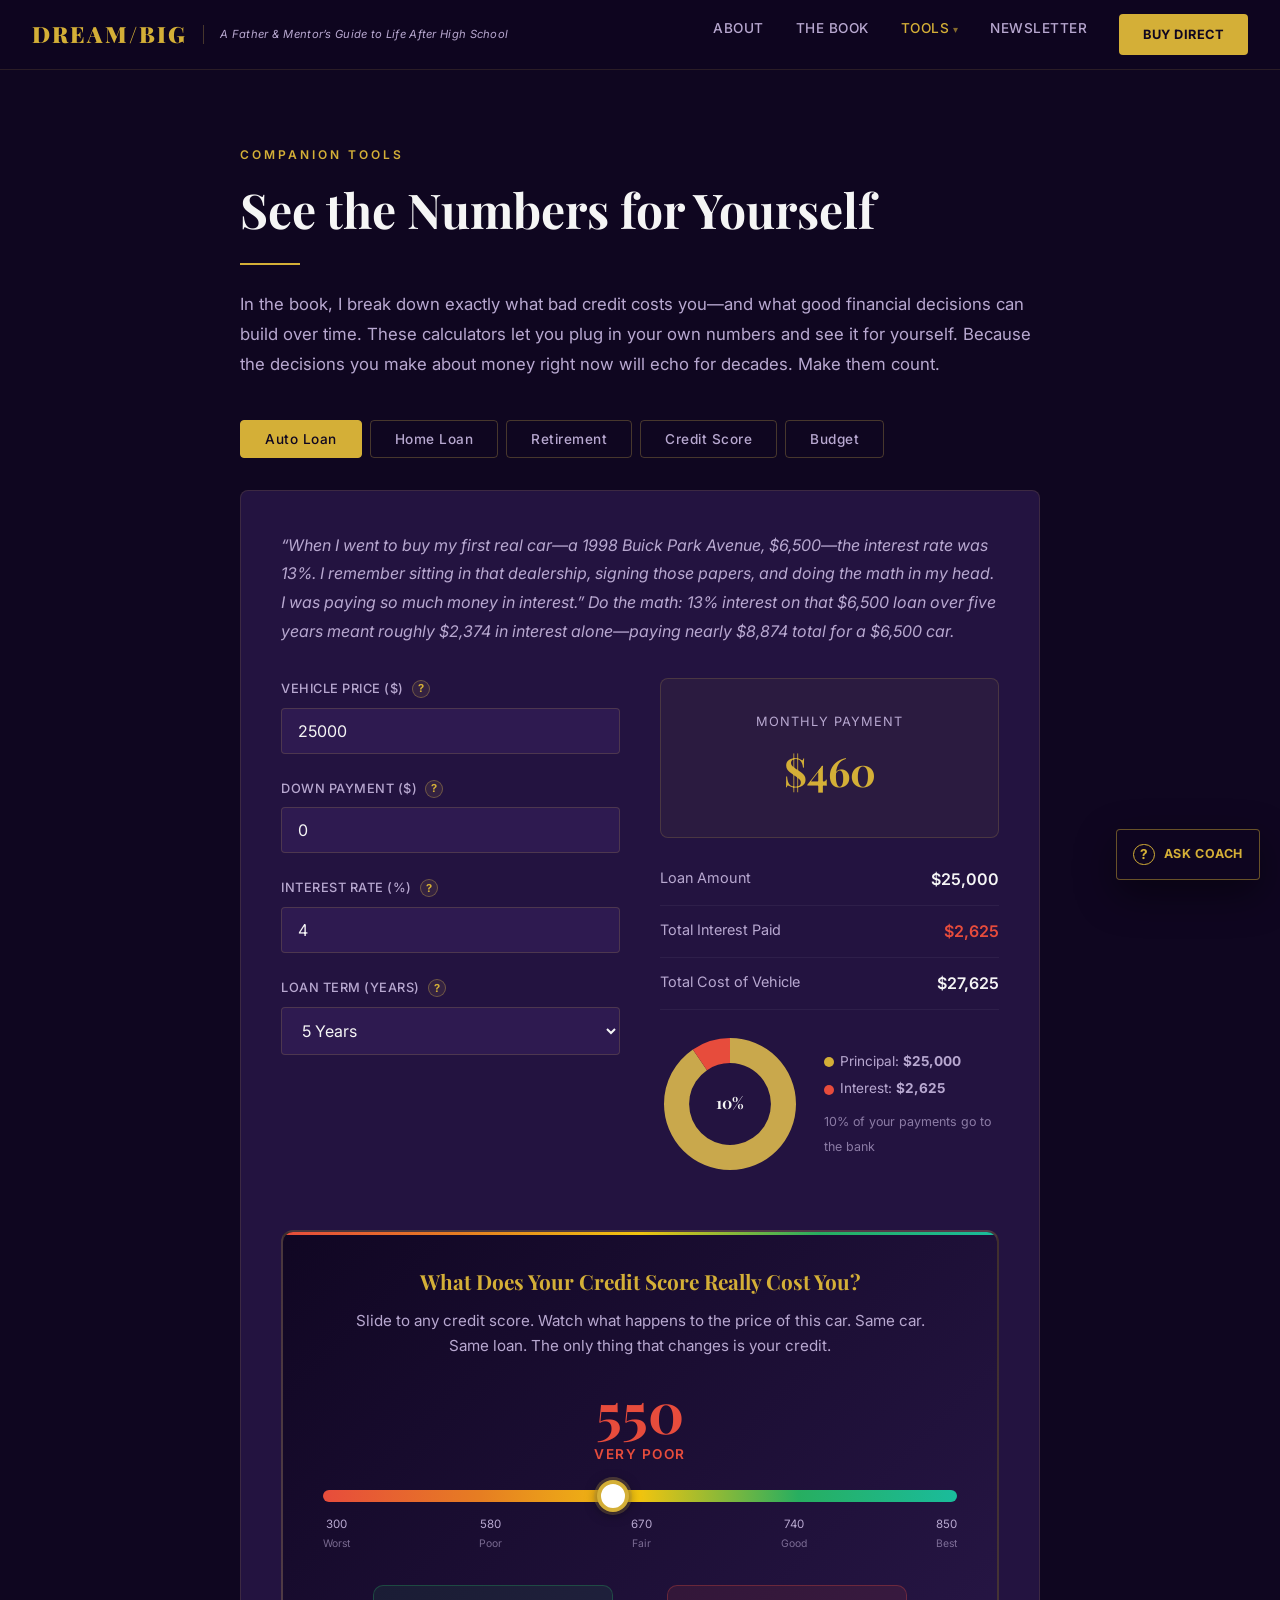
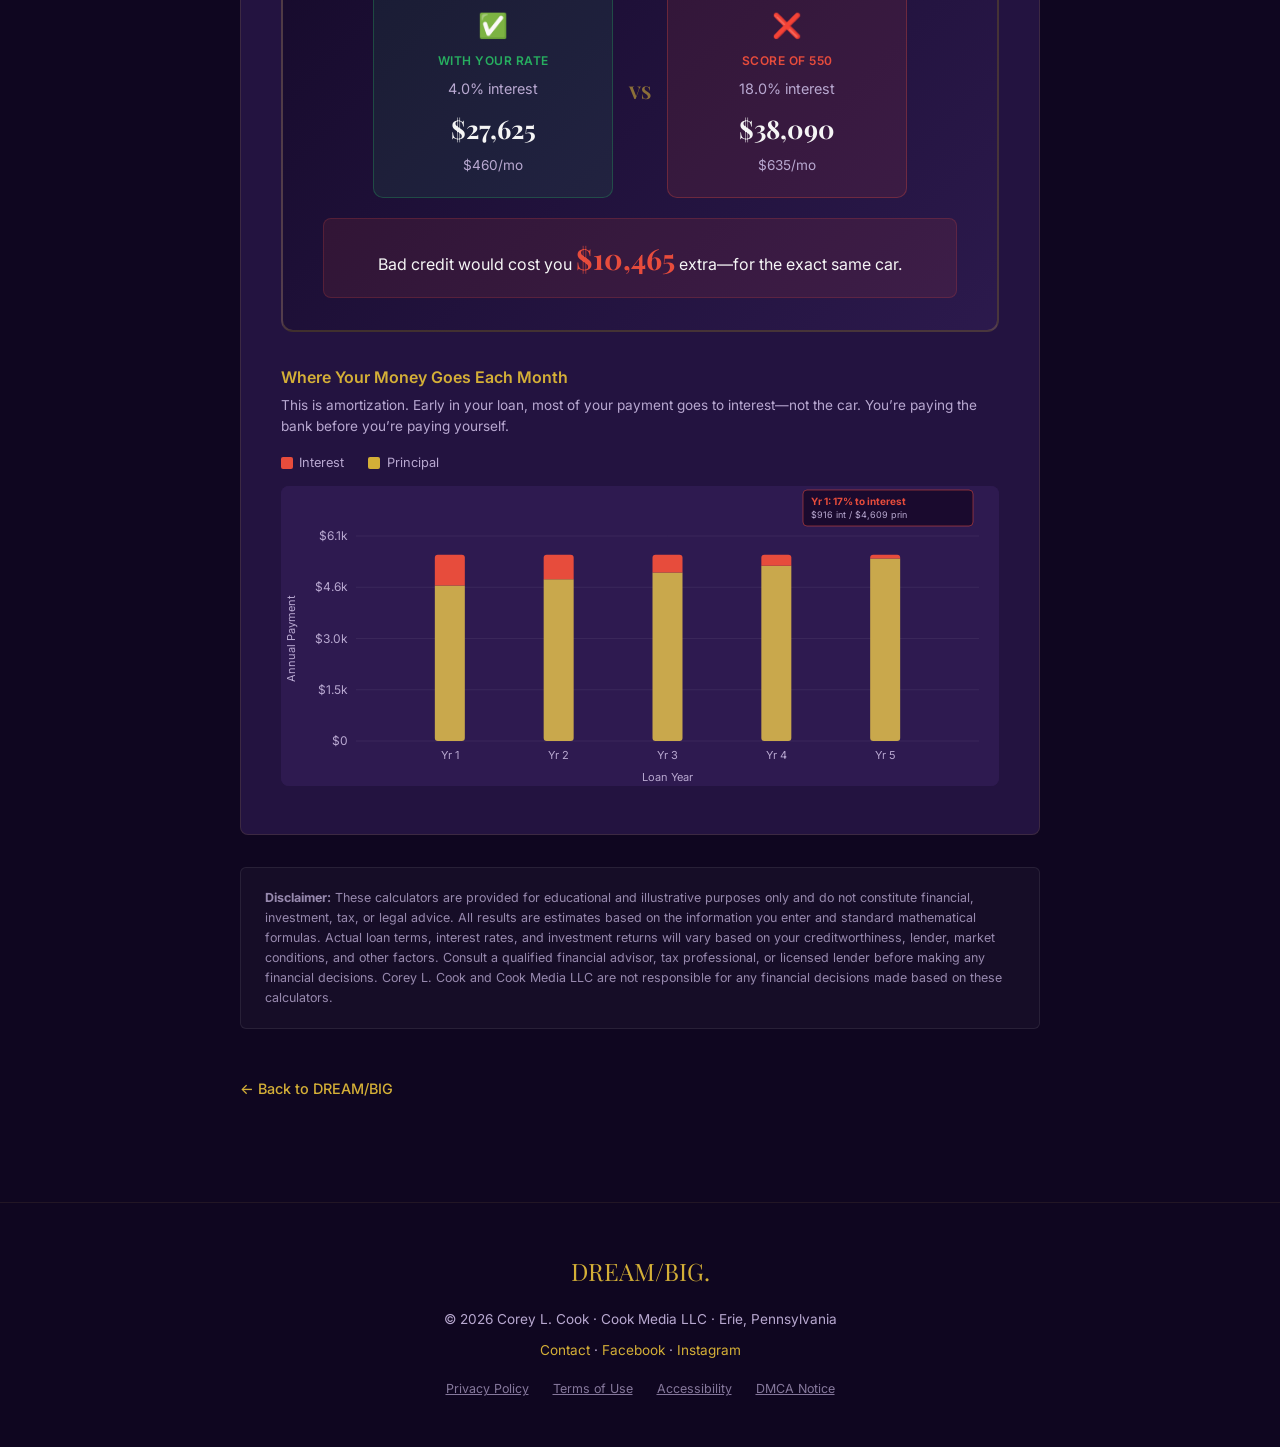
==== commit 078ab957: "Add social media links" ====
--- a/calculators.html
+++ b/calculators.html
@@ -996,6 +996,7 @@
 <footer>
   <p style="font-family:'Playfair Display',serif; font-size:1.5rem; color:var(--gold); margin-bottom:1rem;">DREAM/BIG.</p>
   <p>&copy; 2026 Corey L. Cook &middot; Cook Media LLC &middot; Erie, Pennsylvania</p>
+  <p style="margin-top:0.5rem;"><a href="mailto:corey@cook-media.com">Contact</a> &middot; <a href="https://www.facebook.com/profile.php?id=61587458533647" target="_blank" rel="noopener">Facebook</a> &middot; <a href="https://www.instagram.com/dreambigafterhs/" target="_blank" rel="noopener">Instagram</a></p>
   <div class="footer-legal">
     <a href="#" onclick="event.preventDefault(); openLegal('privacy');">Privacy Policy</a>
     <a href="#" onclick="event.preventDefault(); openLegal('terms');">Terms of Use</a>
@@ -2009,34 +2010,17 @@
   }
 });
 
-// Lazy-load a SheetJS-compatible build with cell styling only when the user requests a download.
-let xlsxLoadPromise = null;
-function loadXLSX() {
-  if (window.XLSX) return Promise.resolve();
-  if (xlsxLoadPromise) return xlsxLoadPromise;
-  xlsxLoadPromise = new Promise(function(resolve, reject) {
-    const script = document.createElement('script');
-    script.src = 'https://cdn.jsdelivr.net/npm/xlsx-js-style@1.2.0/dist/xlsx.bundle.js';
-    script.integrity = 'sha384-OUW9euuUyxyHcAhTqbhI+Iyb8LMssXt/cpz0yXhs9UWG2/R/uaWdakx/4cfww7Vb';
-    script.crossOrigin = 'anonymous';
-    script.onload = resolve;
-    script.onerror = function() { xlsxLoadPromise = null; reject(new Error('Failed to load XLSX')); };
-    document.head.appendChild(script);
-  });
-  return xlsxLoadPromise;
-}
-
-async function downloadBudgetExcel(btn) {
+function downloadBudgetExcel(btn) {
   const trigger = btn || null;
   let originalHTML = null;
   if (trigger) {
     originalHTML = trigger.innerHTML;
     trigger.disabled = true;
-    trigger.innerHTML = '<span>⏳</span> Preparing…';
+    trigger.innerHTML = '<span>⏳</span> Preparing...';
   }
   try {
-    await loadXLSX();
-    buildBudgetWorkbook();
+    const workbookBlob = buildBudgetWorkbook();
+    saveBudgetWorkbook(workbookBlob, 'DREAM-BIG-Budget-Workbook.xlsx');
   } catch (err) {
     console.error(err);
     if (trigger) {
@@ -2081,286 +2065,415 @@
       ? 'You have a little room left. Try to protect at least a small emergency fund contribution.'
       : 'You have room to save. Give every leftover dollar a job before it disappears.';
 
-  const data = [
-    ['DREAM/BIG'],
-    ['LIFE AFTER HIGH SCHOOL'],
-    ['Monthly Budget Workbook'],
-    ['Built for real-life money decisions after graduation.'],
-    [''],
-    ['MONTHLY SNAPSHOT'],
-    ['Total Income', null, 'Total Expenses', null, 'Money Left Over', null],
-    [''],
-    ['INCOME'],
-    ['Monthly Take-Home Pay', income],
-    [''],
-    ['EXPENSES'],
-    ['Category', 'Amount', '% of Income', 'Type', '', ''],
-  ];
-
-  for (const label in expenses) {
+  const cells = {};
+  const merges = ['A1:F1', 'A2:F2', 'A3:F3', 'A4:F4', 'A6:F6', 'A9:F9', 'A12:F12', 'A27:F27', 'A33:F33', 'A34:F34', 'A36:F36'];
+  const rowHeights = { 1: 34, 2: 20, 3: 26, 4: 22, 5: 10, 6: 24, 7: 34, 8: 10, 9: 24, 10: 22, 11: 10, 12: 24, 33: 24, 34: 42, 36: 34 };
+  const cols = [26, 16, 17, 16, 17, 16];
+
+  for (let r = 1; r <= 36; r++) {
+    for (let c = 1; c <= 6; c++) {
+      cells[cellRef(r, c)] = { style: 23 };
+    }
+  }
+
+  function put(ref, cell) {
+    cells[ref] = Object.assign({}, cells[ref] || {}, cell);
+  }
+  function styleRow(row, style, startCol = 1, endCol = 6) {
+    for (let c = startCol; c <= endCol; c++) put(cellRef(row, c), { style });
+  }
+
+  styleRow(1, 1); styleRow(2, 2); styleRow(3, 3); styleRow(4, 4);
+  put('A1', { type: 's', value: 'DREAM/BIG', style: 1 });
+  put('A2', { type: 's', value: 'LIFE AFTER HIGH SCHOOL', style: 2 });
+  put('A3', { type: 's', value: 'Monthly Budget Workbook', style: 3 });
+  put('A4', { type: 's', value: 'Built for real-life money decisions after graduation.', style: 4 });
+
+  [6, 9, 12, 27, 33].forEach(row => styleRow(row, 5));
+  put('A6', { type: 's', value: 'MONTHLY SNAPSHOT', style: 5 });
+  put('A9', { type: 's', value: 'INCOME', style: 5 });
+  put('A12', { type: 's', value: 'EXPENSES', style: 5 });
+  put('A27', { type: 's', value: 'THE 50/30/20 GUIDELINE', style: 5 });
+  put('A33', { type: 's', value: 'NEXT STEP', style: 5 });
+
+  styleRow(7, 6);
+  put('A7', { type: 's', value: 'Total Income', style: 6 });
+  put('B7', { type: 'n', formula: 'B10', value: income, style: 7 });
+  put('C7', { type: 's', value: 'Total Expenses', style: 6 });
+  put('D7', { type: 'n', formula: 'B24', value: totalExp, style: 7 });
+  put('E7', { type: 's', value: 'Money Left Over', style: 6 });
+  put('F7', { type: 'n', formula: 'B25', value: remaining, style: 7 });
+
+  put('A10', { type: 's', value: 'Monthly Take-Home Pay', style: 9 });
+  put('B10', { type: 'n', value: income, style: 10 });
+
+  styleRow(13, 8, 1, 4);
+  put('A13', { type: 's', value: 'Category', style: 8 });
+  put('B13', { type: 's', value: 'Amount', style: 8 });
+  put('C13', { type: 's', value: '% of Income', style: 8 });
+  put('D13', { type: 's', value: 'Type', style: 8 });
+
+  const expenseRows = Object.keys(expenses);
+  expenseRows.forEach(function(label, index) {
+    const row = 14 + index;
     const type = ['Streaming / Subs', 'Personal / Fun', 'Other'].includes(label) ? 'Want' : 'Need';
-    data.push([label, expenses[label], null, type, '', '']);
-  }
-
-  data.push(['Total Expenses', null, null, '', '', '']);
-  data.push(['Money Left Over', null, null, '', '', '']);
-  data.push(['']);
-  data.push(['THE 50/30/20 GUIDELINE']);
-  data.push(['', 'Target (% of Income)', 'Your Target ($)', 'Actual ($)', 'Status']);
-
-  data.push(['Needs', '50%', needs50, needsActual, needsActual <= needs50 ? 'On Track' : 'Over']);
-  data.push(['Wants', '30%', wants30, wantsActual, wantsActual <= wants30 ? 'On Track' : 'Over']);
-  data.push(['Savings', '20%', save20, savingsActual, savingsActual >= save20 ? 'On Track' : 'Under']);
-  data.push(['']);
-  data.push(['NEXT STEP']);
-  data.push([recommendation]);
-  data.push(['']);
-  data.push(['Education only. This workbook is a planning tool, not financial, tax, lending, legal, or investment advice.']);
-
-  const ws = XLSX.utils.aoa_to_sheet(data);
-  const wb = XLSX.utils.book_new();
-  wb.Props = {
-    Title: 'DREAM/BIG Monthly Budget Workbook',
-    Subject: 'Budget planning worksheet',
-    Author: 'DREAM/BIG',
-    Company: 'Cook Media LLC'
+    put('A' + row, { type: 's', value: label, style: 9 });
+    put('B' + row, { type: 'n', value: expenses[label], style: 10 });
+    put('C' + row, { type: 'n', formula: 'IF($B$10=0,0,B' + row + '/$B$10)', value: income > 0 ? expenses[label] / income : 0, style: 11 });
+    put('D' + row, { type: 's', value: type, style: 9 });
+  });
+
+  put('A24', { type: 's', value: 'Total Expenses', style: 12 });
+  put('B24', { type: 'n', formula: 'SUM(B14:B23)', value: totalExp, style: 13 });
+  put('C24', { type: 'n', formula: 'IF($B$10=0,0,B24/$B$10)', value: income > 0 ? totalExp / income : 0, style: 14 });
+  put('A25', { type: 's', value: 'Money Left Over', style: 15 });
+  put('B25', { type: 'n', formula: 'B10-B24', value: remaining, style: remaining < 0 ? 17 : 16 });
+  put('C25', { type: 'n', formula: 'IF($B$10=0,0,B25/$B$10)', value: income > 0 ? remaining / income : 0, style: 18 });
+
+  styleRow(28, 8, 1, 5);
+  put('B28', { type: 's', value: 'Target (% of Income)', style: 8 });
+  put('C28', { type: 's', value: 'Your Target ($)', style: 8 });
+  put('D28', { type: 's', value: 'Actual ($)', style: 8 });
+  put('E28', { type: 's', value: 'Status', style: 8 });
+  put('A29', { type: 's', value: 'Needs', style: 9 });
+  put('B29', { type: 's', value: '50%', style: 24 });
+  put('C29', { type: 'n', formula: '$B$10*50%', value: needs50, style: 10 });
+  put('D29', { type: 'n', formula: 'SUM(B14:B20)', value: needsActual, style: 10 });
+  put('E29', { type: 'fstr', formula: 'IF(D29<=C29,"On Track","Over")', value: needsActual <= needs50 ? 'On Track' : 'Over', style: needsActual <= needs50 ? 19 : 20 });
+  put('A30', { type: 's', value: 'Wants', style: 9 });
+  put('B30', { type: 's', value: '30%', style: 24 });
+  put('C30', { type: 'n', formula: '$B$10*30%', value: wants30, style: 10 });
+  put('D30', { type: 'n', formula: 'SUM(B21:B23)', value: wantsActual, style: 10 });
+  put('E30', { type: 'fstr', formula: 'IF(D30<=C30,"On Track","Over")', value: wantsActual <= wants30 ? 'On Track' : 'Over', style: wantsActual <= wants30 ? 19 : 20 });
+  put('A31', { type: 's', value: 'Savings', style: 9 });
+  put('B31', { type: 's', value: '20%', style: 24 });
+  put('C31', { type: 'n', formula: '$B$10*20%', value: save20, style: 10 });
+  put('D31', { type: 'n', formula: 'MAX(0,B25)', value: savingsActual, style: 10 });
+  put('E31', { type: 'fstr', formula: 'IF(D31>=C31,"On Track","Under")', value: savingsActual >= save20 ? 'On Track' : 'Under', style: savingsActual >= save20 ? 19 : 20 });
+
+  styleRow(34, 21);
+  put('A34', { type: 's', value: recommendation, style: 21 });
+  styleRow(36, 22);
+  put('A36', { type: 's', value: 'Education only. This workbook is a planning tool, not financial, tax, lending, legal, or investment advice.', style: 22 });
+
+  return createXlsxFile({
+    sheetName: 'Budget',
+    cells,
+    cols,
+    rowHeights,
+    merges,
+    title: 'DREAM/BIG Monthly Budget Workbook',
+    subject: 'Budget planning worksheet',
+    author: 'DREAM/BIG',
+    company: 'Cook Media LLC'
+  });
+}
+
+function saveBudgetWorkbook(blob, filename) {
+  const url = URL.createObjectURL(blob);
+  const link = document.createElement('a');
+  link.href = url;
+  link.download = filename;
+  link.rel = 'noopener';
+  link.style.display = 'none';
+  document.body.appendChild(link);
+  if (typeof link.download === 'undefined') {
+    window.location.href = url;
+  } else {
+    link.click();
+  }
+  link.remove();
+  setTimeout(function() { URL.revokeObjectURL(url); }, 30000);
+}
+
+function createXlsxFile(options) {
+  const files = {
+    '[Content_Types].xml': xlsxContentTypesXml(),
+    '_rels/.rels': xlsxRootRelsXml(),
+    'docProps/core.xml': xlsxCoreXml(options.title, options.subject, options.author),
+    'docProps/app.xml': xlsxAppXml(options.company),
+    'xl/workbook.xml': xlsxWorkbookXml(options.sheetName),
+    'xl/_rels/workbook.xml.rels': xlsxWorkbookRelsXml(),
+    'xl/styles.xml': xlsxStylesXml(),
+    'xl/worksheets/sheet1.xml': xlsxWorksheetXml(options)
   };
-  XLSX.utils.book_append_sheet(wb, ws, 'Budget');
-
-  ws['!cols'] = [
-    { wch: 26 },
-    { wch: 16 },
-    { wch: 17 },
-    { wch: 16 },
-    { wch: 17 },
-    { wch: 16 }
-  ];
-  ws['!rows'] = [
-    { hpt: 34 },
-    { hpt: 20 },
-    { hpt: 26 },
-    { hpt: 22 },
-    { hpt: 10 },
-    { hpt: 24 },
-    { hpt: 34 },
-    { hpt: 10 },
-    { hpt: 24 },
-    { hpt: 22 },
-    { hpt: 10 },
-    { hpt: 24 }
-  ];
-  ws['!merges'] = [
-    { s: { r: 0, c: 0 }, e: { r: 0, c: 5 } },
-    { s: { r: 1, c: 0 }, e: { r: 1, c: 5 } },
-    { s: { r: 2, c: 0 }, e: { r: 2, c: 5 } },
-    { s: { r: 3, c: 0 }, e: { r: 3, c: 5 } },
-    { s: { r: 5, c: 0 }, e: { r: 5, c: 5 } },
-    { s: { r: 8, c: 0 }, e: { r: 8, c: 5 } },
-    { s: { r: 11, c: 0 }, e: { r: 11, c: 5 } },
-    { s: { r: 26, c: 0 }, e: { r: 26, c: 5 } },
-    { s: { r: 32, c: 0 }, e: { r: 32, c: 5 } },
-    { s: { r: 33, c: 0 }, e: { r: 33, c: 5 } },
-    { s: { r: 35, c: 0 }, e: { r: 35, c: 5 } }
-  ];
-
-  ws.B7 = { t: 'n', f: 'B10', v: income };
-  ws.D7 = { t: 'n', f: 'B24', v: totalExp };
-  ws.F7 = { t: 'n', f: 'B25', v: remaining };
-  for (let row = 14; row <= 23; row++) {
-    const amount = Number(ws['B' + row]?.v || 0);
-    ws['C' + row] = { t: 'n', f: 'IF($B$10=0,0,B' + row + '/$B$10)', v: income > 0 ? amount / income : 0 };
-  }
-  ws.B24 = { t: 'n', f: 'SUM(B14:B23)', v: totalExp };
-  ws.C24 = { t: 'n', f: 'IF($B$10=0,0,B24/$B$10)', v: income > 0 ? totalExp / income : 0 };
-  ws.B25 = { t: 'n', f: 'B10-B24', v: remaining };
-  ws.C25 = { t: 'n', f: 'IF($B$10=0,0,B25/$B$10)', v: income > 0 ? remaining / income : 0 };
-  ws.C29 = { t: 'n', f: '$B$10*50%', v: needs50 };
-  ws.C30 = { t: 'n', f: '$B$10*30%', v: wants30 };
-  ws.C31 = { t: 'n', f: '$B$10*20%', v: save20 };
-  ws.D29 = { t: 'n', f: 'SUM(B14:B20)', v: needsActual };
-  ws.D30 = { t: 'n', f: 'SUM(B21:B23)', v: wantsActual };
-  ws.D31 = { t: 'n', f: 'MAX(0,B25)', v: savingsActual };
-  ws.E29 = { t: 's', f: 'IF(D29<=C29,"On Track","Over")', v: needsActual <= needs50 ? 'On Track' : 'Over' };
-  ws.E30 = { t: 's', f: 'IF(D30<=C30,"On Track","Over")', v: wantsActual <= wants30 ? 'On Track' : 'Over' };
-  ws.E31 = { t: 's', f: 'IF(D31>=C31,"On Track","Under")', v: savingsActual >= save20 ? 'On Track' : 'Under' };
-
-  const brand = {
-    purpleDeep: '12001F',
-    purple: '24113F',
-    purpleSoft: '322052',
-    gold: 'D8B832',
-    goldDark: '7A6316',
-    lavender: 'D8C8EF',
-    lavenderSoft: 'F2EAFB',
-    ink: '2B2338',
-    white: 'FFFFFF',
-    red: 'C0392B',
-    green: '2E7D55',
-    border: '6C4E8A'
-  };
-  const borderSoft = {
-    top: { style: 'thin', color: { rgb: brand.border } },
-    bottom: { style: 'thin', color: { rgb: brand.border } },
-    left: { style: 'thin', color: { rgb: brand.border } },
-    right: { style: 'thin', color: { rgb: brand.border } }
-  };
-  const titleFont = { name: 'Playfair Display', bold: true, color: { rgb: brand.gold } };
-  const bodyFont = { name: 'Inter', color: { rgb: brand.ink } };
-  const sectionStyle = {
-    fill: { fgColor: { rgb: brand.purple } },
-    font: { name: 'Inter', bold: true, color: { rgb: brand.gold }, sz: 12 },
-    alignment: { horizontal: 'center', vertical: 'center' },
-    border: borderSoft
-  };
-  const headerStyle = {
-    fill: { fgColor: { rgb: brand.gold } },
-    font: { name: 'Inter', bold: true, color: { rgb: brand.purpleDeep }, sz: 11 },
-    alignment: { horizontal: 'center', vertical: 'center' },
-    border: borderSoft
-  };
-  const bodyStyle = {
-    fill: { fgColor: { rgb: 'FFFFFF' } },
-    font: { ...bodyFont, sz: 11 },
-    alignment: { vertical: 'center' },
-    border: {
-      bottom: { style: 'thin', color: { rgb: 'E4D9F0' } }
+  return new Blob([createZip(files)], {
+    type: 'application/vnd.openxmlformats-officedocument.spreadsheetml.sheet'
+  });
+}
+
+function cellRef(row, col) {
+  return columnName(col) + row;
+}
+
+function columnName(col) {
+  let name = '';
+  while (col > 0) {
+    const remainder = (col - 1) % 26;
+    name = String.fromCharCode(65 + remainder) + name;
+    col = Math.floor((col - 1) / 26);
+  }
+  return name;
+}
+
+function escapeXml(value) {
+  return String(value == null ? '' : value)
+    .replace(/&/g, '&amp;')
+    .replace(/</g, '&lt;')
+    .replace(/>/g, '&gt;');
+}
+
+function xlsxWorksheetXml(options) {
+  const sheetRows = [];
+  for (let row = 1; row <= 36; row++) {
+    const height = options.rowHeights[row];
+    let rowXml = '<row r="' + row + '"' + (height ? ' ht="' + height + '" customHeight="1"' : '') + '>';
+    for (let col = 1; col <= 6; col++) {
+      const ref = cellRef(row, col);
+      const cell = options.cells[ref];
+      if (cell) rowXml += xlsxCellXml(ref, cell);
     }
-  };
-  const moneyStyle = {
-    ...bodyStyle,
-    numFmt: '$#,##0;[Red]-$#,##0',
-    alignment: { horizontal: 'right', vertical: 'center' }
-  };
-  const percentStyle = {
-    ...bodyStyle,
-    numFmt: '0%',
-    alignment: { horizontal: 'right', vertical: 'center' }
-  };
-
-  function setCellStyle(address, style) {
-    if (!ws[address]) ws[address] = { t: 's', v: '' };
-    ws[address].s = style;
-  }
-  function styleRange(range, style) {
-    const decoded = XLSX.utils.decode_range(range);
-    for (let r = decoded.s.r; r <= decoded.e.r; r++) {
-      for (let c = decoded.s.c; c <= decoded.e.c; c++) {
-        setCellStyle(XLSX.utils.encode_cell({ r, c }), style);
-      }
-    }
-  }
-  function styleRow(row, style, startCol = 0, endCol = 5) {
-    for (let c = startCol; c <= endCol; c++) {
-      setCellStyle(XLSX.utils.encode_cell({ r: row - 1, c }), style);
-    }
-  }
-
-  styleRange('A1:F35', {
-    fill: { fgColor: { rgb: brand.lavenderSoft } },
-    font: { ...bodyFont, sz: 11 },
-    alignment: { vertical: 'center' }
+    rowXml += '</row>';
+    sheetRows.push(rowXml);
+  }
+  const colsXml = options.cols.map(function(width, index) {
+    const col = index + 1;
+    return '<col min="' + col + '" max="' + col + '" width="' + width + '" customWidth="1"/>';
+  }).join('');
+  const mergesXml = options.merges.length
+    ? '<mergeCells count="' + options.merges.length + '">' + options.merges.map(function(ref) { return '<mergeCell ref="' + ref + '"/>'; }).join('') + '</mergeCells>'
+    : '';
+  return '<?xml version="1.0" encoding="UTF-8" standalone="yes"?>' +
+    '<worksheet xmlns="http://schemas.openxmlformats.org/spreadsheetml/2006/main" xmlns:r="http://schemas.openxmlformats.org/officeDocument/2006/relationships">' +
+    '<sheetViews><sheetView showGridLines="0" workbookViewId="0"/></sheetViews>' +
+    '<sheetFormatPr defaultRowHeight="18"/>' +
+    '<cols>' + colsXml + '</cols>' +
+    '<sheetData>' + sheetRows.join('') + '</sheetData>' +
+    mergesXml +
+    '<pageMargins left="0.7" right="0.7" top="0.75" bottom="0.75" header="0.3" footer="0.3"/>' +
+    '</worksheet>';
+}
+
+function xlsxCellXml(ref, cell) {
+  const style = typeof cell.style === 'number' ? ' s="' + cell.style + '"' : '';
+  if (cell.formula && cell.type === 'fstr') {
+    return '<c r="' + ref + '" t="str"' + style + '><f>' + escapeXml(cell.formula) + '</f><v>' + escapeXml(cell.value) + '</v></c>';
+  }
+  if (cell.formula) {
+    return '<c r="' + ref + '"' + style + '><f>' + escapeXml(cell.formula) + '</f><v>' + safeNumber(cell.value) + '</v></c>';
+  }
+  if (cell.type === 'n') {
+    return '<c r="' + ref + '"' + style + '><v>' + safeNumber(cell.value) + '</v></c>';
+  }
+  if (cell.type === 's') {
+    return '<c r="' + ref + '" t="inlineStr"' + style + '><is><t>' + escapeXml(cell.value) + '</t></is></c>';
+  }
+  return '<c r="' + ref + '"' + style + '/>';
+}
+
+function safeNumber(value) {
+  const number = Number(value);
+  return Number.isFinite(number) ? String(number) : '0';
+}
+
+function xlsxContentTypesXml() {
+  return '<?xml version="1.0" encoding="UTF-8" standalone="yes"?>' +
+    '<Types xmlns="http://schemas.openxmlformats.org/package/2006/content-types">' +
+    '<Default Extension="rels" ContentType="application/vnd.openxmlformats-package.relationships+xml"/>' +
+    '<Default Extension="xml" ContentType="application/xml"/>' +
+    '<Override PartName="/docProps/core.xml" ContentType="application/vnd.openxmlformats-package.core-properties+xml"/>' +
+    '<Override PartName="/docProps/app.xml" ContentType="application/vnd.openxmlformats-officedocument.extended-properties+xml"/>' +
+    '<Override PartName="/xl/workbook.xml" ContentType="application/vnd.openxmlformats-officedocument.spreadsheetml.sheet.main+xml"/>' +
+    '<Override PartName="/xl/worksheets/sheet1.xml" ContentType="application/vnd.openxmlformats-officedocument.spreadsheetml.worksheet+xml"/>' +
+    '<Override PartName="/xl/styles.xml" ContentType="application/vnd.openxmlformats-officedocument.spreadsheetml.styles+xml"/>' +
+    '</Types>';
+}
+
+function xlsxRootRelsXml() {
+  return '<?xml version="1.0" encoding="UTF-8" standalone="yes"?>' +
+    '<Relationships xmlns="http://schemas.openxmlformats.org/package/2006/relationships">' +
+    '<Relationship Id="rId1" Type="http://schemas.openxmlformats.org/officeDocument/2006/relationships/officeDocument" Target="xl/workbook.xml"/>' +
+    '<Relationship Id="rId2" Type="http://schemas.openxmlformats.org/package/2006/relationships/metadata/core-properties" Target="docProps/core.xml"/>' +
+    '<Relationship Id="rId3" Type="http://schemas.openxmlformats.org/officeDocument/2006/relationships/extended-properties" Target="docProps/app.xml"/>' +
+    '</Relationships>';
+}
+
+function xlsxWorkbookRelsXml() {
+  return '<?xml version="1.0" encoding="UTF-8" standalone="yes"?>' +
+    '<Relationships xmlns="http://schemas.openxmlformats.org/package/2006/relationships">' +
+    '<Relationship Id="rId1" Type="http://schemas.openxmlformats.org/officeDocument/2006/relationships/worksheet" Target="worksheets/sheet1.xml"/>' +
+    '<Relationship Id="rId2" Type="http://schemas.openxmlformats.org/officeDocument/2006/relationships/styles" Target="styles.xml"/>' +
+    '</Relationships>';
+}
+
+function xlsxWorkbookXml(sheetName) {
+  return '<?xml version="1.0" encoding="UTF-8" standalone="yes"?>' +
+    '<workbook xmlns="http://schemas.openxmlformats.org/spreadsheetml/2006/main" xmlns:r="http://schemas.openxmlformats.org/officeDocument/2006/relationships">' +
+    '<workbookPr date1904="false"/>' +
+    '<sheets><sheet name="' + escapeXml(sheetName) + '" sheetId="1" r:id="rId1"/></sheets>' +
+    '<calcPr calcMode="auto" fullCalcOnLoad="1"/>' +
+    '</workbook>';
+}
+
+function xlsxCoreXml(title, subject, author) {
+  const now = new Date().toISOString();
+  return '<?xml version="1.0" encoding="UTF-8" standalone="yes"?>' +
+    '<cp:coreProperties xmlns:cp="http://schemas.openxmlformats.org/package/2006/metadata/core-properties" xmlns:dc="http://purl.org/dc/elements/1.1/" xmlns:dcterms="http://purl.org/dc/terms/" xmlns:dcmitype="http://purl.org/dc/dcmitype/" xmlns:xsi="http://www.w3.org/2001/XMLSchema-instance">' +
+    '<dc:title>' + escapeXml(title) + '</dc:title>' +
+    '<dc:subject>' + escapeXml(subject) + '</dc:subject>' +
+    '<dc:creator>' + escapeXml(author) + '</dc:creator>' +
+    '<cp:lastModifiedBy>' + escapeXml(author) + '</cp:lastModifiedBy>' +
+    '<dcterms:created xsi:type="dcterms:W3CDTF">' + now + '</dcterms:created>' +
+    '<dcterms:modified xsi:type="dcterms:W3CDTF">' + now + '</dcterms:modified>' +
+    '</cp:coreProperties>';
+}
+
+function xlsxAppXml(company) {
+  return '<?xml version="1.0" encoding="UTF-8" standalone="yes"?>' +
+    '<Properties xmlns="http://schemas.openxmlformats.org/officeDocument/2006/extended-properties" xmlns:vt="http://schemas.openxmlformats.org/officeDocument/2006/docPropsVTypes">' +
+    '<Application>DREAM/BIG Website</Application>' +
+    '<Company>' + escapeXml(company) + '</Company>' +
+    '<TitlesOfParts><vt:vector size="1" baseType="lpstr"><vt:lpstr>Budget</vt:lpstr></vt:vector></TitlesOfParts>' +
+    '</Properties>';
+}
+
+function xlsxStylesXml() {
+  return '<?xml version="1.0" encoding="UTF-8" standalone="yes"?>' +
+    '<styleSheet xmlns="http://schemas.openxmlformats.org/spreadsheetml/2006/main">' +
+    '<numFmts count="2"><numFmt numFmtId="164" formatCode="$#,##0;[Red]-$#,##0"/><numFmt numFmtId="165" formatCode="0%"/></numFmts>' +
+    '<fonts count="14">' +
+    '<font><sz val="11"/><color rgb="FF2B2338"/><name val="Inter"/></font>' +
+    '<font><b/><sz val="30"/><color rgb="FFD8B832"/><name val="Playfair Display"/></font>' +
+    '<font><b/><sz val="11"/><color rgb="FFD8C8EF"/><name val="Inter"/></font>' +
+    '<font><i/><sz val="17"/><color rgb="FFFFFFFF"/><name val="Playfair Display"/></font>' +
+    '<font><sz val="10"/><color rgb="FFD8C8EF"/><name val="Inter"/></font>' +
+    '<font><b/><sz val="12"/><color rgb="FFD8B832"/><name val="Inter"/></font>' +
+    '<font><b/><sz val="11"/><color rgb="FFFFFFFF"/><name val="Inter"/></font>' +
+    '<font><b/><sz val="16"/><color rgb="FFD8B832"/><name val="Playfair Display"/></font>' +
+    '<font><b/><sz val="11"/><color rgb="FF12001F"/><name val="Inter"/></font>' +
+    '<font><sz val="11"/><color rgb="FF2B2338"/><name val="Inter"/></font>' +
+    '<font><b/><sz val="11"/><color rgb="FF2B2338"/><name val="Inter"/></font>' +
+    '<font><b/><sz val="11"/><color rgb="FF2E7D55"/><name val="Inter"/></font>' +
+    '<font><b/><sz val="11"/><color rgb="FFC0392B"/><name val="Inter"/></font>' +
+    '<font><sz val="9"/><color rgb="FFD8C8EF"/><name val="Inter"/></font>' +
+    '</fonts>' +
+    '<fills count="12">' +
+    '<fill><patternFill patternType="none"/></fill><fill><patternFill patternType="gray125"/></fill>' +
+    '<fill><patternFill patternType="solid"><fgColor rgb="FF12001F"/><bgColor indexed="64"/></patternFill></fill>' +
+    '<fill><patternFill patternType="solid"><fgColor rgb="FF24113F"/><bgColor indexed="64"/></patternFill></fill>' +
+    '<fill><patternFill patternType="solid"><fgColor rgb="FF322052"/><bgColor indexed="64"/></patternFill></fill>' +
+    '<fill><patternFill patternType="solid"><fgColor rgb="FFD8B832"/><bgColor indexed="64"/></patternFill></fill>' +
+    '<fill><patternFill patternType="solid"><fgColor rgb="FFF2EAFB"/><bgColor indexed="64"/></patternFill></fill>' +
+    '<fill><patternFill patternType="solid"><fgColor rgb="FFFFFFFF"/><bgColor indexed="64"/></patternFill></fill>' +
+    '<fill><patternFill patternType="solid"><fgColor rgb="FFEFE6FA"/><bgColor indexed="64"/></patternFill></fill>' +
+    '<fill><patternFill patternType="solid"><fgColor rgb="FFD8C8EF"/><bgColor indexed="64"/></patternFill></fill>' +
+    '<fill><patternFill patternType="solid"><fgColor rgb="FFEAF5EF"/><bgColor indexed="64"/></patternFill></fill>' +
+    '<fill><patternFill patternType="solid"><fgColor rgb="FFFBEAE8"/><bgColor indexed="64"/></patternFill></fill>' +
+    '</fills>' +
+    '<borders count="3"><border/><border><left style="thin"><color rgb="FF6C4E8A"/></left><right style="thin"><color rgb="FF6C4E8A"/></right><top style="thin"><color rgb="FF6C4E8A"/></top><bottom style="thin"><color rgb="FF6C4E8A"/></bottom></border><border><bottom style="thin"><color rgb="FFE4D9F0"/></bottom></border></borders>' +
+    '<cellStyleXfs count="1"><xf numFmtId="0" fontId="0" fillId="0" borderId="0"/></cellStyleXfs>' +
+    '<cellXfs count="25">' +
+    '<xf numFmtId="0" fontId="0" fillId="0" borderId="0" xfId="0"/>' +
+    styleXf(0, 1, 2, 0, 'center') + styleXf(0, 2, 2, 0, 'center') + styleXf(0, 3, 2, 0, 'center') + styleXf(0, 4, 2, 0, 'center') +
+    styleXf(0, 5, 3, 1, 'center') + styleXf(0, 6, 4, 1, 'center') + styleXf(164, 7, 4, 1, 'center') + styleXf(0, 8, 5, 1, 'center') +
+    styleXf(0, 9, 7, 2, 'left') + styleXf(164, 9, 7, 2, 'right') + styleXf(165, 9, 7, 2, 'right') +
+    styleXf(0, 10, 8, 1, 'left') + styleXf(164, 10, 8, 1, 'right') + styleXf(165, 10, 8, 1, 'right') +
+    styleXf(0, 10, 9, 1, 'left') + styleXf(164, 10, 9, 1, 'right') + styleXf(164, 12, 9, 1, 'right') + styleXf(165, 10, 9, 1, 'right') +
+    styleXf(0, 11, 10, 1, 'center') + styleXf(0, 12, 11, 1, 'center') + styleXf(0, 9, 7, 1, 'left', true) + styleXf(0, 13, 2, 0, 'left', true) +
+    styleXf(0, 9, 6, 0, 'left') + styleXf(0, 9, 7, 2, 'right') +
+    '</cellXfs>' +
+    '<cellStyles count="1"><cellStyle name="Normal" xfId="0" builtinId="0"/></cellStyles>' +
+    '</styleSheet>';
+}
+
+function styleXf(numFmtId, fontId, fillId, borderId, horizontal, wrap) {
+  return '<xf numFmtId="' + numFmtId + '" fontId="' + fontId + '" fillId="' + fillId + '" borderId="' + borderId + '" xfId="0" applyFont="1" applyFill="1" applyBorder="1" applyAlignment="1"' + (numFmtId ? ' applyNumberFormat="1"' : '') + '><alignment horizontal="' + horizontal + '" vertical="center"' + (wrap ? ' wrapText="1"' : '') + '/></xf>';
+}
+
+const zipCrcTable = (function() {
+  const table = new Uint32Array(256);
+  for (let n = 0; n < 256; n++) {
+    let c = n;
+    for (let k = 0; k < 8; k++) c = (c & 1) ? (0xEDB88320 ^ (c >>> 1)) : (c >>> 1);
+    table[n] = c >>> 0;
+  }
+  return table;
+})();
+
+function crc32(bytes) {
+  let crc = 0xFFFFFFFF;
+  for (let i = 0; i < bytes.length; i++) crc = zipCrcTable[(crc ^ bytes[i]) & 0xFF] ^ (crc >>> 8);
+  return (crc ^ 0xFFFFFFFF) >>> 0;
+}
+
+function createZip(files) {
+  const encoder = new TextEncoder();
+  const parts = [];
+  const central = [];
+  let offset = 0;
+  Object.keys(files).forEach(function(name) {
+    const nameBytes = encoder.encode(name);
+    const data = encoder.encode(files[name]);
+    const crc = crc32(data);
+    const local = new Uint8Array(30 + nameBytes.length);
+    const localView = new DataView(local.buffer);
+    writeZipHeader(localView, 0, 0x04034b50);
+    localView.setUint16(4, 20, true);
+    localView.setUint16(6, 0x0800, true);
+    localView.setUint16(8, 0, true);
+    localView.setUint16(10, 0, true);
+    localView.setUint16(12, 0, true);
+    localView.setUint32(14, crc, true);
+    localView.setUint32(18, data.length, true);
+    localView.setUint32(22, data.length, true);
+    localView.setUint16(26, nameBytes.length, true);
+    local.set(nameBytes, 30);
+    parts.push(local, data);
+
+    const centralFile = new Uint8Array(46 + nameBytes.length);
+    const centralView = new DataView(centralFile.buffer);
+    writeZipHeader(centralView, 0, 0x02014b50);
+    centralView.setUint16(4, 20, true);
+    centralView.setUint16(6, 20, true);
+    centralView.setUint16(8, 0x0800, true);
+    centralView.setUint16(10, 0, true);
+    centralView.setUint16(12, 0, true);
+    centralView.setUint16(14, 0, true);
+    centralView.setUint32(16, crc, true);
+    centralView.setUint32(20, data.length, true);
+    centralView.setUint32(24, data.length, true);
+    centralView.setUint16(28, nameBytes.length, true);
+    centralView.setUint32(42, offset, true);
+    centralFile.set(nameBytes, 46);
+    central.push(centralFile);
+    offset += local.length + data.length;
   });
-  styleRange('A1:F4', {
-    fill: { fgColor: { rgb: brand.purpleDeep } },
-    font: { ...bodyFont, color: { rgb: brand.white } },
-    alignment: { horizontal: 'center', vertical: 'center' }
+
+  const centralSize = central.reduce(function(sum, entry) { return sum + entry.length; }, 0);
+  const centralOffset = offset;
+  const end = new Uint8Array(22);
+  const endView = new DataView(end.buffer);
+  writeZipHeader(endView, 0, 0x06054b50);
+  endView.setUint16(8, central.length, true);
+  endView.setUint16(10, central.length, true);
+  endView.setUint32(12, centralSize, true);
+  endView.setUint32(16, centralOffset, true);
+  return concatUint8Arrays(parts.concat(central, [end]));
+}
+
+function writeZipHeader(view, offset, value) {
+  view.setUint32(offset, value, true);
+}
+
+function concatUint8Arrays(arrays) {
+  const length = arrays.reduce(function(sum, item) { return sum + item.length; }, 0);
+  const output = new Uint8Array(length);
+  let offset = 0;
+  arrays.forEach(function(item) {
+    output.set(item, offset);
+    offset += item.length;
   });
-  setCellStyle('A1', {
-    fill: { fgColor: { rgb: brand.purpleDeep } },
-    font: { ...titleFont, sz: 30 },
-    alignment: { horizontal: 'center', vertical: 'center' }
-  });
-  setCellStyle('A2', {
-    fill: { fgColor: { rgb: brand.purpleDeep } },
-    font: { name: 'Inter', bold: true, color: { rgb: brand.lavender }, sz: 11 },
-    alignment: { horizontal: 'center', vertical: 'center' }
-  });
-  setCellStyle('A3', {
-    fill: { fgColor: { rgb: brand.purpleDeep } },
-    font: { name: 'Playfair Display', italic: true, color: { rgb: brand.white }, sz: 17 },
-    alignment: { horizontal: 'center', vertical: 'center' }
-  });
-  setCellStyle('A4', {
-    fill: { fgColor: { rgb: brand.purpleDeep } },
-    font: { name: 'Inter', color: { rgb: brand.lavender }, sz: 10 },
-    alignment: { horizontal: 'center', vertical: 'center' }
-  });
-  [6, 9, 12, 27, 33].forEach(row => styleRow(row, sectionStyle));
-  styleRow(7, {
-    fill: { fgColor: { rgb: brand.purpleSoft } },
-    font: { name: 'Inter', bold: true, color: { rgb: brand.white }, sz: 11 },
-    alignment: { horizontal: 'center', vertical: 'center' },
-    border: borderSoft
-  });
-  ['B7', 'D7', 'F7'].forEach(address => setCellStyle(address, {
-    fill: { fgColor: { rgb: brand.purpleSoft } },
-    font: { ...titleFont, sz: 16 },
-    numFmt: '$#,##0;[Red]-$#,##0',
-    alignment: { horizontal: 'center', vertical: 'center' },
-    border: borderSoft
-  }));
-  styleRow(13, headerStyle, 0, 3);
-  styleRow(28, headerStyle, 0, 4);
-  for (let row = 14; row <= 23; row++) {
-    styleRow(row, bodyStyle, 0, 3);
-    setCellStyle('B' + row, moneyStyle);
-    setCellStyle('C' + row, percentStyle);
-  }
-  styleRow(10, bodyStyle, 0, 1);
-  setCellStyle('B10', moneyStyle);
-  [24, 25].forEach(row => {
-    styleRow(row, {
-      fill: { fgColor: { rgb: row === 25 ? brand.lavender : 'EFE6FA' } },
-      font: { name: 'Inter', bold: true, color: { rgb: brand.ink }, sz: 11 },
-      border: borderSoft
-    }, 0, 2);
-    setCellStyle('B' + row, {
-      fill: { fgColor: { rgb: row === 25 ? brand.lavender : 'EFE6FA' } },
-      font: { name: 'Inter', bold: true, color: { rgb: row === 25 && remaining < 0 ? brand.red : brand.ink }, sz: 11 },
-      numFmt: '$#,##0;[Red]-$#,##0',
-      alignment: { horizontal: 'right', vertical: 'center' },
-      border: borderSoft
-    });
-    setCellStyle('C' + row, {
-      fill: { fgColor: { rgb: row === 25 ? brand.lavender : 'EFE6FA' } },
-      font: { name: 'Inter', bold: true, color: { rgb: brand.ink }, sz: 11 },
-      numFmt: '0%',
-      alignment: { horizontal: 'right', vertical: 'center' },
-      border: borderSoft
-    });
-  });
-  for (let row = 29; row <= 31; row++) {
-    styleRow(row, bodyStyle, 0, 4);
-    setCellStyle('B' + row, {
-      ...bodyStyle,
-      alignment: { horizontal: 'right', vertical: 'center' }
-    });
-    setCellStyle('C' + row, moneyStyle);
-    setCellStyle('D' + row, moneyStyle);
-    const statusCell = 'E' + row;
-    const status = ws[statusCell].v;
-    setCellStyle(statusCell, {
-      fill: { fgColor: { rgb: status === 'On Track' ? 'EAF5EF' : 'FBEAE8' } },
-      font: { name: 'Inter', bold: true, color: { rgb: status === 'On Track' ? brand.green : brand.red }, sz: 11 },
-      alignment: { horizontal: 'center', vertical: 'center' },
-      border: borderSoft
-    });
-  }
-  styleRange('A34:F34', {
-    fill: { fgColor: { rgb: 'FFFFFF' } },
-    font: { name: 'Inter', color: { rgb: brand.ink }, sz: 11 },
-    alignment: { wrapText: true, vertical: 'center' },
-    border: borderSoft
-  });
-  styleRange('A36:F36', {
-    fill: { fgColor: { rgb: brand.purpleDeep } },
-    font: { name: 'Inter', color: { rgb: brand.lavender }, sz: 9 },
-    alignment: { wrapText: true, vertical: 'center' }
-  });
-  ws['!rows'][33] = { hpt: 42 };
-  ws['!rows'][35] = { hpt: 34 };
-
-  XLSX.writeFile(wb, 'DREAM-BIG-Budget-Workbook.xlsx', { cellStyles: true });
+  return output;
 }
 
 // LEGAL OVERLAY FUNCTIONS
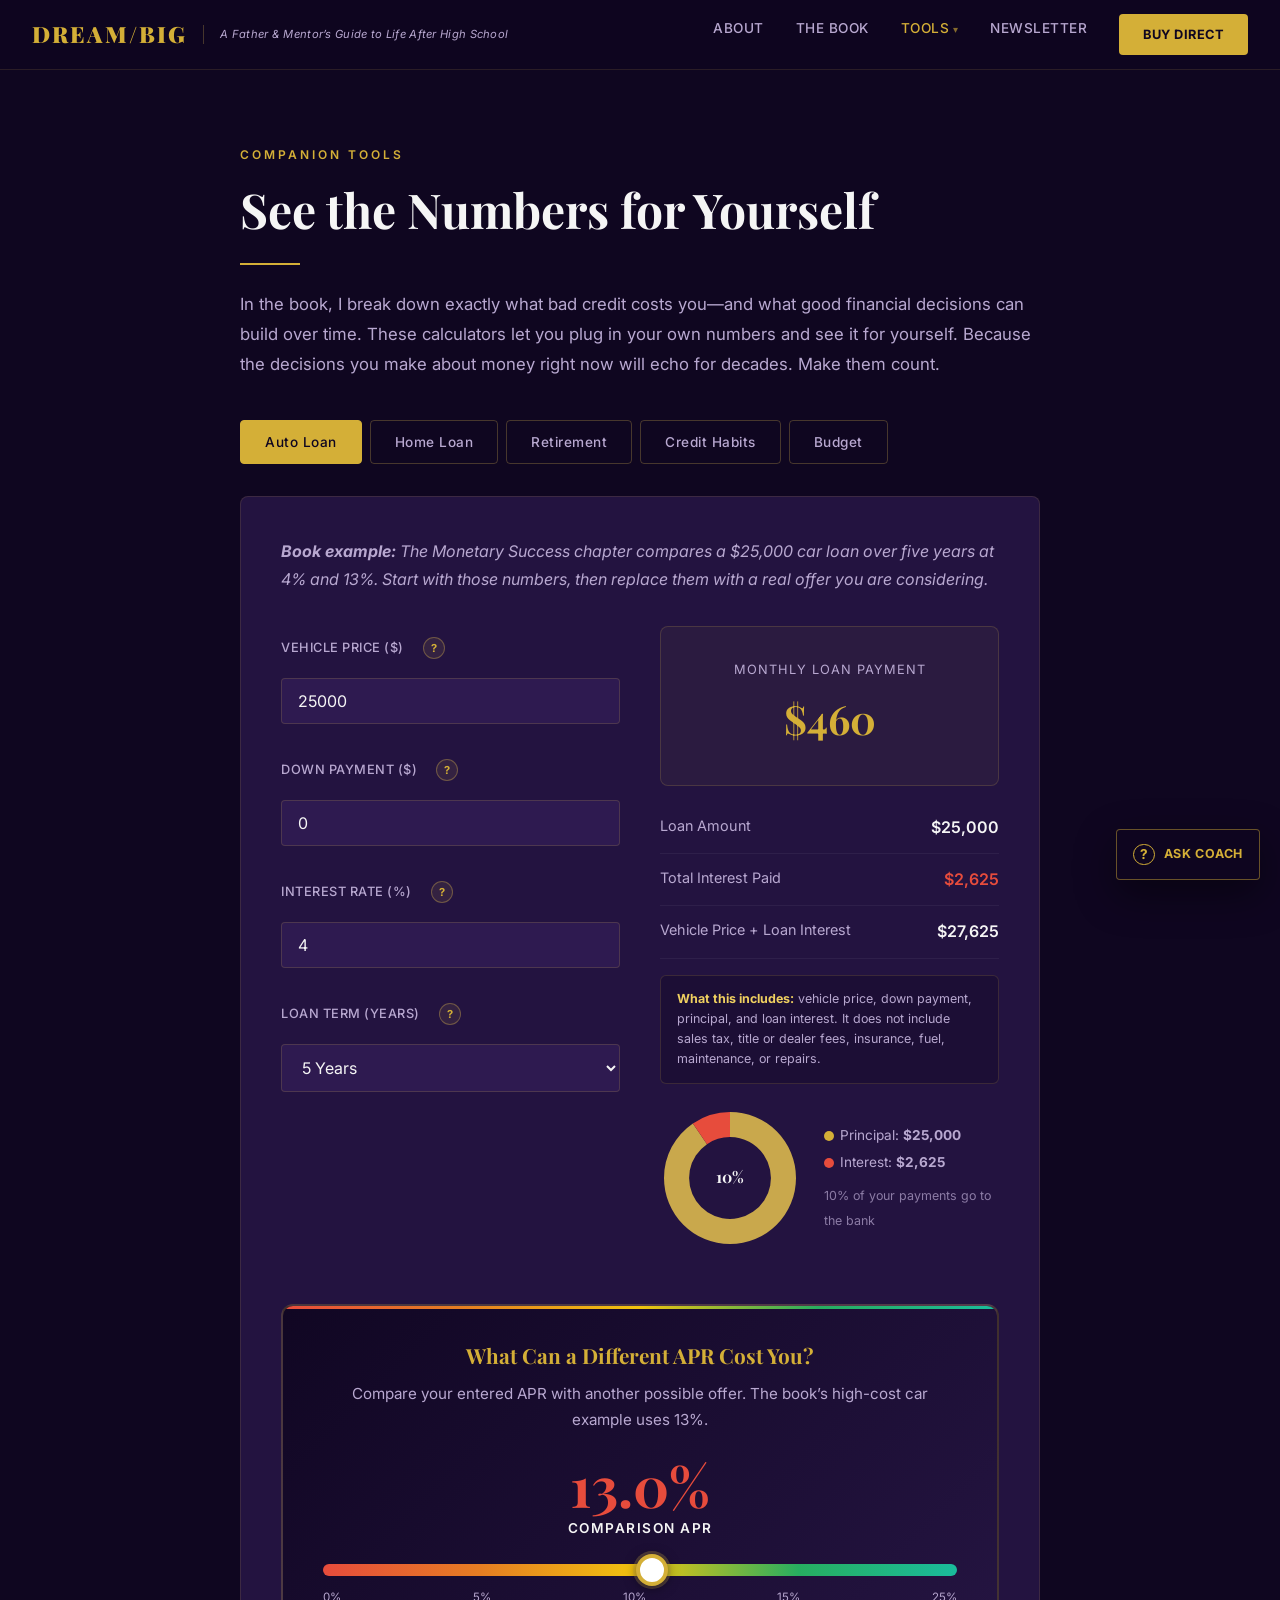
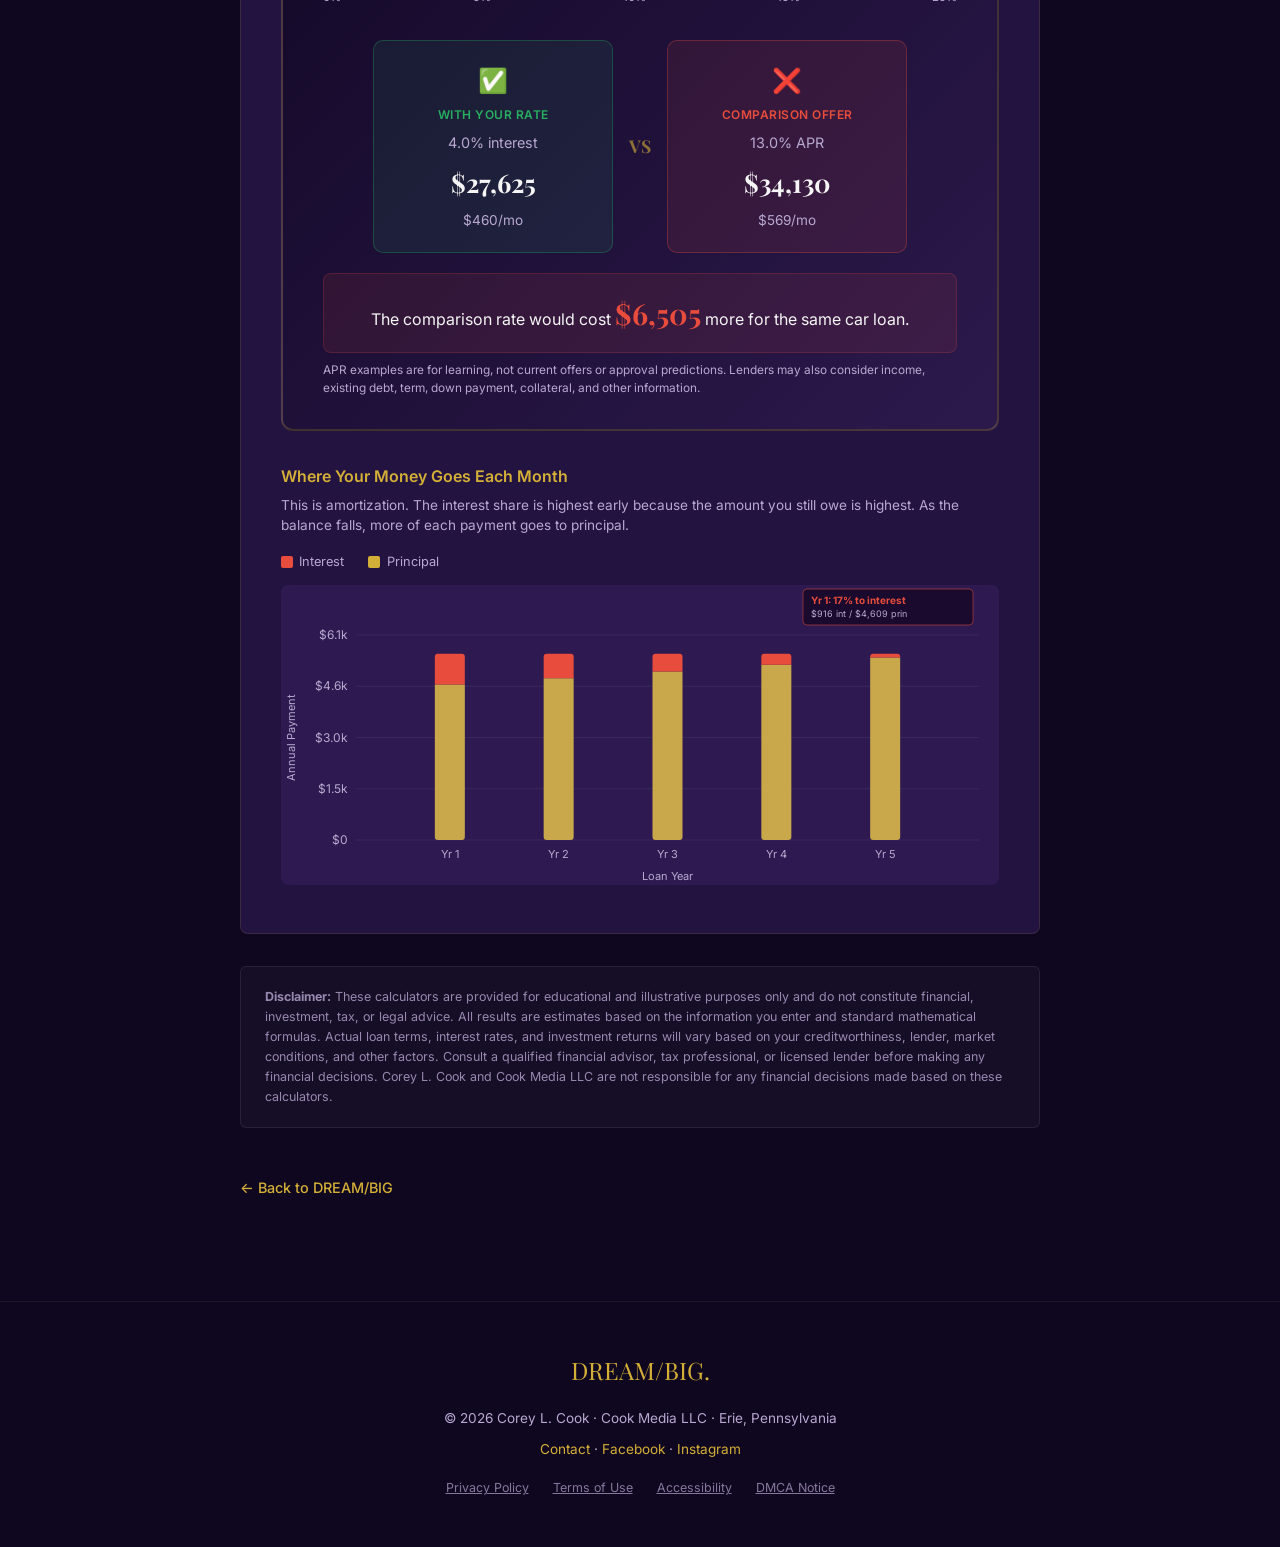
==== commit 6a9ce574: "Add DREAM/BIG chapter companion" ====
--- a/calculators.html
+++ b/calculators.html
@@ -17,7 +17,7 @@
 <meta charset="UTF-8">
 <meta name="viewport" content="width=device-width, initial-scale=1.0">
 <title>Financial Calculators — DREAM/BIG by Corey L. Cook</title>
-<meta name="description" content="Free financial calculators from DREAM/BIG — see what auto loans, home loans, and retirement savings really cost. Plug in your numbers and make smarter decisions.">
+<meta name="description" content="Free DREAM/BIG learning tools for auto loans, home loans, retirement savings, credit habits, and budgeting. Practice with numbers before making a real financial decision.">
 <meta property="og:title" content="Financial Calculators — DREAM/BIG">
 <meta property="og:description" content="Free financial calculators — see what auto loans, home loans, and retirement savings really cost. Make smarter decisions.">
 <meta property="og:type" content="website">
@@ -39,7 +39,7 @@
 <link rel="apple-touch-icon" sizes="180x180" href="images/favicon-180.png">
 <link rel="preconnect" href="https://fonts.googleapis.com">
 <link rel="preconnect" href="https://fonts.gstatic.com" crossorigin>
-<link rel="stylesheet" href="https://fonts.googleapis.com/css2?family=Playfair+Display:wght@400;700;900&family=Inter:wght@300;400;500;600;700&display=swap">
+<link rel="stylesheet" href="https://fonts.googleapis.com/css2?family=Playfair+Display:wght@400;700;900&amp;family=Inter:wght@300;400;500;600;700&amp;display=swap">
 <link rel="stylesheet" href="assistant.css">
 <script src="assistant.js" defer></script>
 <style>
@@ -158,10 +158,11 @@
   .calc-tab {
     padding: 10px 24px; border: 1px solid rgba(201,168,76,0.3); background: transparent;
     color: var(--text-muted); border-radius: 4px; cursor: pointer; font-size: 0.85rem;
-    font-weight: 500; letter-spacing: 0.5px; transition: all 0.3s; font-family: 'Inter', sans-serif;
+    min-height: 44px; font-weight: 500; letter-spacing: 0.5px; transition: all 0.3s; font-family: 'Inter', sans-serif;
   }
   .calc-tab.active { background: var(--gold); color: var(--purple-deep); border-color: var(--gold); }
   .calc-tab:hover:not(.active) { border-color: var(--gold); color: var(--gold); }
+  .calc-tab:focus-visible { outline: 2px solid var(--gold-light); outline-offset: 2px; }
   .calc-panel { display: none; }
   .calc-panel.active { display: block; }
   .calc-card {
@@ -180,12 +181,17 @@
   .label-row label { margin-bottom: 0; }
   .info-btn {
     display: inline-flex; align-items: center; justify-content: center;
-    width: 18px; height: 18px; border-radius: 50%; border: 1px solid rgba(201,168,76,0.4);
-    background: rgba(201,168,76,0.1); color: var(--gold); font-size: 11px; font-weight: 700;
+    width: 44px; height: 44px; border: 0;
+    background: transparent; color: transparent; font-size: 0; font-weight: 700;
     cursor: pointer; flex-shrink: 0; font-family: 'Inter', sans-serif;
     transition: all 0.2s; line-height: 1; position: relative; padding: 0;
   }
-  .info-btn:hover { background: var(--gold); color: var(--purple-deep); border-color: var(--gold); }
+  .info-btn::before {
+    content: '?'; display: inline-grid; place-items: center; width: 20px; height: 20px;
+    border-radius: 50%; border: 1px solid rgba(201,168,76,0.4);
+    background: rgba(201,168,76,0.1); color: var(--gold); font-size: 11px;
+  }
+  .info-btn:hover::before, .info-btn.active::before { background: var(--gold); color: var(--purple-deep); border-color: var(--gold); }
   .info-tooltip {
     display: none; position: absolute; left: 50%; transform: translateX(-50%);
     top: calc(100% + 8px); width: 260px; padding: 12px 14px;
@@ -218,6 +224,13 @@
   .result-row:last-child { border-bottom: none; }
   .result-row-label { color: var(--text-muted); font-size: 0.9rem; }
   .result-row-value { font-weight: 600; }
+  .loan-scope-note {
+    margin-top: 1rem; padding: 0.85rem 1rem; border: 1px solid rgba(201,168,76,0.18);
+    border-radius: 6px; color: var(--text-muted); background: rgba(15,6,32,0.3);
+    font-size: 0.78rem; line-height: 1.6;
+  }
+  .loan-scope-note strong { color: var(--gold-light); }
+  .credit-slider-note { margin-top: 0.55rem; color: var(--text-muted); font-size: 0.74rem; line-height: 1.5; }
   .compare-box {
     margin-top: 1.5rem; padding: 1.5rem; background: rgba(192,57,43,0.08);
     border: 1px solid rgba(192,57,43,0.2); border-radius: 8px;
@@ -417,7 +430,7 @@
   /* RESPONSIVE — MOBILE */
   @media (max-width: 768px) {
     .nav-links { display: none; }
-    .nav-toggle { display: block; }
+    .nav-toggle { display: grid; place-items: center; min-width: 44px; min-height: 44px; }
     .nav-subtitle { display: none; }
     .nav-links.open {
       display: flex; flex-direction: column; position: absolute;
@@ -436,7 +449,7 @@
     .calc-card { padding: 1.5rem; }
     .calc-intro { font-size: 0.9rem; line-height: 1.7; }
     .calc-tabs { gap: 0.4rem; }
-    .calc-tab { padding: 8px 16px; font-size: 0.78rem; }
+    .calc-tab { padding: 8px 16px; min-height: 44px; font-size: 0.78rem; }
     .result-value { font-size: 1.8rem; }
     .compare-amount { font-size: 1.3rem; }
     .result-box { padding: 1.5rem 1rem; }
@@ -476,6 +489,27 @@
     .credit-range-slider::-webkit-slider-thumb { width: 28px; height: 28px; }
   }
 
+  @media (max-width: 1024px) {
+    .nav-links { display: none; }
+    .nav-toggle { display: grid; place-items: center; min-width: 44px; min-height: 44px; }
+    .nav-subtitle { display: none; }
+    .nav-links.open {
+      display: flex; flex-direction: column; align-items: flex-start; position: absolute;
+      top: 70px; left: 0; right: 0; max-height: calc(100vh - 70px);
+      max-height: calc(100dvh - 70px); overflow-y: auto;
+      background: rgba(15,6,32,0.98); padding: 1.25rem 2rem;
+      gap: 0.35rem; border-bottom: 1px solid rgba(201,168,76,0.15);
+    }
+    .nav-links.open > li { width: 100%; }
+    .nav-links.open a, .nav-links.open .nav-dropdown > button {
+      display: flex; align-items: center; width: 100%; min-height: 44px;
+    }
+    .nav-dropdown > button::after { display: none; }
+    .nav-dropdown-menu { display: block; position: static; transform: none; padding: 0; min-width: 0; }
+    .nav-dropdown-menu-inner { background: none; border: none; box-shadow: none; padding: 0; min-width: 0; backdrop-filter: none; }
+    .nav-dropdown-menu a { padding: 0 0 0 1rem; font-size: 0.85rem !important; }
+  }
+
   /* RESPONSIVE — SMALL PHONE */
   @media (max-width: 380px) {
     nav { padding: 0 1rem; }
@@ -504,7 +538,7 @@
   "applicationCategory": "FinanceApplication",
   "operatingSystem": "Web",
   "url": "https://www.lifeafterhighschoolbook.com/calculators.html",
-  "description": "Five free financial calculators from DREAM/BIG: an auto loan calculator, a home loan calculator, a retirement savings calculator, a credit score estimator, and a budget calculator. See what loans really cost and how your money can grow over time.",
+  "description": "Five free DREAM/BIG learning tools: auto and home loan comparisons, retirement savings, a credit habits checkup, and a budget calculator.",
   "offers": {
     "@type": "Offer",
     "price": "0",
@@ -533,6 +567,7 @@
     <li class="nav-dropdown">
       <button type="button" aria-expanded="false" aria-haspopup="true" onclick="toggleToolsMenu(this)">Tools</button>
       <div class="nav-dropdown-menu"><div class="nav-dropdown-menu-inner">
+        <a href="companion.html">Chapter Companion</a>
         <a href="first-money-moves.html">First Money Moves</a>
         <a href="calculators.html" style="color:var(--gold);">Calculators</a>
         <a href="visualizer.html">Visualizer</a>
@@ -554,18 +589,18 @@
     <div class="divider"></div>
     <p class="section-text" style="margin-bottom:2.5rem;">In the book, I break down exactly what bad credit costs you&mdash;and what good financial decisions can build over time. These calculators let you plug in your own numbers and see it for yourself. Because the decisions you make about money right now will echo for decades. Make them count.</p>
 
-    <div class="calc-tabs">
-      <button type="button" class="calc-tab active" aria-selected="true" onclick="switchCalc('auto', this)">Auto Loan</button>
-      <button type="button" class="calc-tab" aria-selected="false" onclick="switchCalc('home', this)">Home Loan</button>
-      <button type="button" class="calc-tab" aria-selected="false" onclick="switchCalc('retirement', this)">Retirement</button>
-      <button type="button" class="calc-tab" aria-selected="false" onclick="switchCalc('credit', this)">Credit Score</button>
-      <button type="button" class="calc-tab" aria-selected="false" onclick="switchCalc('budget', this)">Budget</button>
+    <div class="calc-tabs" role="tablist" aria-label="Financial learning tools">
+      <button type="button" class="calc-tab active" id="tab-auto" role="tab" aria-controls="calc-auto" aria-selected="true" tabindex="0" onclick="switchCalc('auto', this)">Auto Loan</button>
+      <button type="button" class="calc-tab" id="tab-home" role="tab" aria-controls="calc-home" aria-selected="false" tabindex="-1" onclick="switchCalc('home', this)">Home Loan</button>
+      <button type="button" class="calc-tab" id="tab-retirement" role="tab" aria-controls="calc-retirement" aria-selected="false" tabindex="-1" onclick="switchCalc('retirement', this)">Retirement</button>
+      <button type="button" class="calc-tab" id="tab-credit" role="tab" aria-controls="calc-credit" aria-selected="false" tabindex="-1" onclick="switchCalc('credit', this)">Credit Habits</button>
+      <button type="button" class="calc-tab" id="tab-budget" role="tab" aria-controls="calc-budget" aria-selected="false" tabindex="-1" onclick="switchCalc('budget', this)">Budget</button>
     </div>
 
     <!-- AUTO LOAN -->
-    <div class="calc-panel active" id="calc-auto">
+    <div class="calc-panel active" id="calc-auto" role="tabpanel" aria-labelledby="tab-auto">
       <div class="calc-card">
-        <p class="calc-intro">&ldquo;When I went to buy my first real car&mdash;a 1998 Buick Park Avenue, $6,500&mdash;the interest rate was 13%. I remember sitting in that dealership, signing those papers, and doing the math in my head. I was paying so much money in interest.&rdquo; Do the math: 13% interest on that $6,500 loan over five years meant roughly $2,374 in interest alone&mdash;paying nearly $8,874 total for a $6,500 car.</p>
+        <p class="calc-intro"><strong>Book example:</strong> The Monetary Success chapter compares a $25,000 car loan over five years at 4% and 13%. Start with those numbers, then replace them with a real offer you are considering.</p>
         <div class="calc-grid">
           <div>
             <div class="form-group">
@@ -601,10 +636,11 @@
             </div>
           </div>
           <div>
-            <div class="result-box" style="margin-bottom:1rem;"><div class="result-label">Monthly Payment</div><div class="result-value" id="auto-monthly" aria-live="polite">$460</div></div>
+            <div class="result-box" style="margin-bottom:1rem;"><div class="result-label">Monthly Loan Payment</div><div class="result-value" id="auto-monthly" aria-live="polite">$460</div></div>
             <div class="result-row"><span class="result-row-label">Loan Amount</span><span class="result-row-value" id="auto-loan">$25,000</span></div>
             <div class="result-row"><span class="result-row-label">Total Interest Paid</span><span class="result-row-value" id="auto-interest" style="color:#E74C3C;">$2,625</span></div>
-            <div class="result-row"><span class="result-row-label">Total Cost of Vehicle</span><span class="result-row-value" id="auto-total">$27,625</span></div>
+            <div class="result-row"><span class="result-row-label">Vehicle Price + Loan Interest</span><span class="result-row-value" id="auto-total">$27,625</span></div>
+            <p class="loan-scope-note"><strong>What this includes:</strong> vehicle price, down payment, principal, and loan interest. It does not include sales tax, title or dealer fees, insurance, fuel, maintenance, or repairs.</p>
             <div class="donut-wrapper">
               <canvas id="auto-donut" class="donut-canvas" width="140" height="140" style="width:140px;height:140px;"></canvas>
               <div class="donut-legend">
@@ -618,22 +654,18 @@
         <!-- CREDIT SCORE SLIDER — FULL WIDTH -->
         <div class="credit-slider-box" id="auto-slider-box">
           <div class="credit-slider-header">
-            <div class="credit-slider-title">What Does Your Credit Score Really Cost You?</div>
-            <div class="credit-slider-subtitle">Slide to any credit score. Watch what happens to the price of this car. Same car. Same loan. The only thing that changes is your credit.</div>
+            <div class="credit-slider-title">What Can a Different APR Cost You?</div>
+            <div class="credit-slider-subtitle">Compare your entered APR with another possible offer. The book&rsquo;s high-cost car example uses 13%.</div>
           </div>
           <div class="slider-main-layout">
             <div class="slider-control-area">
               <div class="slider-score-display">
-                <div class="slider-score-num" id="auto-slider-score">550</div>
-                <div class="slider-score-label" id="auto-slider-rating" style="color:#E74C3C;">Poor</div>
-              </div>
-              <input type="range" class="credit-range-slider" id="auto-credit-slider" min="300" max="850" value="550" oninput="updateAutoSlider()">
+                <div class="slider-score-num" id="auto-slider-score">13.0%</div>
+                <div class="slider-score-label" id="auto-slider-rating">Comparison APR</div>
+              </div>
+              <input type="range" class="credit-range-slider" id="auto-credit-slider" min="0" max="25" step="0.1" value="13" aria-label="Comparison auto loan APR" oninput="updateAutoSlider()">
               <div class="slider-range-labels">
-                <span>300<br><em>Worst</em></span>
-                <span>580<br><em>Poor</em></span>
-                <span>670<br><em>Fair</em></span>
-                <span>740<br><em>Good</em></span>
-                <span>850<br><em>Best</em></span>
+                <span>0%</span><span>5%</span><span>10%</span><span>15%</span><span>25%</span>
               </div>
             </div>
             <div class="slider-results">
@@ -646,21 +678,22 @@
               </div>
               <div class="slider-vs">VS</div>
               <div class="slider-result-card slider" id="auto-slider-card">
-                <div class="slider-card-emoji" id="auto-slider-emoji">&#x274C;</div>
-                <div class="slider-card-label slider" id="auto-slider-label">Score of <span id="auto-slider-card-score">550</span></div>
-                <div class="slider-card-rate" id="auto-slider-rate">18.0% interest</div>
+                <div class="slider-card-emoji" id="auto-slider-emoji" aria-hidden="true">&#x274C;</div>
+                <div class="slider-card-label slider" id="auto-slider-label">Comparison Offer</div>
+                <div class="slider-card-rate" id="auto-slider-rate">13.0% APR</div>
                 <div class="slider-card-total" id="auto-slider-total">$38,961</div>
                 <div class="slider-card-monthly" id="auto-slider-monthly">$464/mo</div>
               </div>
             </div>
           </div>
           <div class="slider-diff-bar" id="auto-slider-diff">
-            <span id="auto-slider-diff-text">Bad credit would cost you </span><span class="slider-diff-amount cost" id="auto-slider-diff-amt">$10,737</span><span id="auto-slider-diff-suffix"> extra&mdash;for the exact same car.</span>
+            <span id="auto-slider-diff-text">The comparison rate would cost </span><span class="slider-diff-amount cost" id="auto-slider-diff-amt">$6,497</span><span id="auto-slider-diff-suffix"> more for the same car.</span>
           </div>
+          <p class="credit-slider-note">APR examples are for learning, not current offers or approval predictions. Lenders may also consider income, existing debt, term, down payment, collateral, and other information.</p>
         </div>
         <div class="amort-chart-wrapper" style="margin-top:2rem;">
           <div style="font-weight:600; font-size:1rem; margin-bottom:0.25rem; color:var(--gold);">Where Your Money Goes Each Month</div>
-          <p style="color:var(--text-muted); font-size:0.85rem; margin-bottom:1rem; line-height:1.5;">This is amortization. Early in your loan, most of your payment goes to interest&mdash;not the car. You&rsquo;re paying the bank before you&rsquo;re paying yourself.</p>
+          <p style="color:var(--text-muted); font-size:0.85rem; margin-bottom:1rem; line-height:1.5;">This is amortization. The interest share is highest early because the amount you still owe is highest. As the balance falls, more of each payment goes to principal.</p>
           <div class="chart-legend" style="display:flex; gap:1.5rem; margin-bottom:0.75rem; font-size:0.8rem;">
             <span style="display:flex; align-items:center; gap:0.4rem;"><span style="width:12px;height:12px;background:#E74C3C;border-radius:2px;display:inline-block;"></span><span style="color:var(--text-muted);">Interest</span></span>
             <span style="display:flex; align-items:center; gap:0.4rem;"><span style="width:12px;height:12px;background:var(--gold);border-radius:2px;display:inline-block;"></span><span style="color:var(--text-muted);">Principal</span></span>
@@ -671,9 +704,9 @@
     </div>
 
     <!-- HOME LOAN -->
-    <div class="calc-panel" id="calc-home">
+    <div class="calc-panel" id="calc-home" role="tabpanel" aria-labelledby="tab-home" hidden>
       <div class="calc-card">
-        <p class="calc-intro">&ldquo;Good credit at 5%: your total cost is $289,800. Bad credit at 8.5%: your total cost is $415,080. That&rsquo;s $125,280 more over the life of the loan. Read that number again.&rdquo;</p>
+        <p class="calc-intro"><strong>Book example:</strong> The Monetary Success chapter compares a $150,000, 30-year home loan at 5% and 8.5%. Use the same starting numbers here, then replace them with an actual Loan Estimate.</p>
         <div class="calc-grid">
           <div>
             <div class="form-group">
@@ -686,16 +719,16 @@
             <div class="form-group">
               <div class="label-row">
                 <label for="home-down">Down Payment ($)</label>
-                <button type="button" class="info-btn" onclick="toggleInfo(this)" aria-expanded="false" aria-label="More information">?<span class="info-tooltip">The cash you bring to closing. 20% down avoids PMI (private mortgage insurance)&mdash;an extra monthly fee that protects the bank, not you. Even if you can&rsquo;t hit 20%, every dollar you put down reduces what you borrow and what you pay in interest.</span></button>
-              </div>
-              <input type="number" id="home-down" value="15000" min="0" oninput="calcHome()">
+                <button type="button" class="info-btn" onclick="toggleInfo(this)" aria-expanded="false" aria-label="More information">?<span class="info-tooltip">The cash you bring to closing. On many conventional loans, 20% down can avoid private mortgage insurance. Rules vary by loan type. Every dollar down reduces what you borrow and the interest charged on that amount.</span></button>
+              </div>
+              <input type="number" id="home-down" value="0" min="0" oninput="calcHome()">
             </div>
             <div class="form-group">
               <div class="label-row">
                 <label for="home-rate">Interest Rate (%)</label>
                 <button type="button" class="info-btn" onclick="toggleInfo(this)" aria-expanded="false" aria-label="More information">?<span class="info-tooltip">Your mortgage rate depends on your credit score, the market, and your down payment. Even half a percent difference on a 30-year mortgage can mean tens of thousands of dollars. Shop around&mdash;don&rsquo;t just take the first offer.</span></button>
               </div>
-              <input type="number" id="home-rate" value="6.5" min="0" step="0.1" oninput="calcHome()">
+              <input type="number" id="home-rate" value="5" min="0" step="0.1" oninput="calcHome()">
             </div>
             <div class="form-group">
               <div class="label-row">
@@ -708,10 +741,11 @@
             </div>
           </div>
           <div>
-            <div class="result-box" style="margin-bottom:1rem;"><div class="result-label">Monthly Payment</div><div class="result-value" id="home-monthly" aria-live="polite">$853</div></div>
+            <div class="result-box" style="margin-bottom:1rem;"><div class="result-label">Monthly Principal + Interest</div><div class="result-value" id="home-monthly" aria-live="polite">$805</div></div>
             <div class="result-row"><span class="result-row-label">Loan Amount</span><span class="result-row-value" id="home-loan">$135,000</span></div>
             <div class="result-row"><span class="result-row-label">Total Interest Paid</span><span class="result-row-value" id="home-interest" style="color:#E74C3C;">$172,185</span></div>
-            <div class="result-row"><span class="result-row-label">Total Cost of Home</span><span class="result-row-value" id="home-total">$307,185</span></div>
+            <div class="result-row"><span class="result-row-label">Purchase Price + Loan Interest</span><span class="result-row-value" id="home-total">$289,767</span></div>
+            <p class="loan-scope-note"><strong>What this includes:</strong> purchase price, down payment, principal, and loan interest. It does not include property tax, homeowners insurance, mortgage insurance, HOA dues, closing costs, utilities, or maintenance.</p>
             <div class="donut-wrapper">
               <canvas id="home-donut" class="donut-canvas" width="140" height="140" style="width:140px;height:140px;"></canvas>
               <div class="donut-legend">
@@ -725,22 +759,18 @@
         <!-- CREDIT SCORE SLIDER — FULL WIDTH -->
         <div class="credit-slider-box" id="home-slider-box">
           <div class="credit-slider-header">
-            <div class="credit-slider-title">What Does Your Credit Score Really Cost You?</div>
-            <div class="credit-slider-subtitle">This is where it gets serious. On a 30-year mortgage, bad credit doesn&rsquo;t just cost you thousands&mdash;it costs you a house worth of money. Slide and see.</div>
+            <div class="credit-slider-title">What Can a Different APR Cost You?</div>
+            <div class="credit-slider-subtitle">Compare your entered rate with another possible offer. The book&rsquo;s high-cost mortgage example uses 8.5%.</div>
           </div>
           <div class="slider-main-layout">
             <div class="slider-control-area">
               <div class="slider-score-display">
-                <div class="slider-score-num" id="home-slider-score">550</div>
-                <div class="slider-score-label" id="home-slider-rating" style="color:#E74C3C;">Poor</div>
-              </div>
-              <input type="range" class="credit-range-slider" id="home-credit-slider" min="300" max="850" value="550" oninput="updateHomeSlider()">
+                <div class="slider-score-num" id="home-slider-score">8.5%</div>
+                <div class="slider-score-label" id="home-slider-rating">Comparison APR</div>
+              </div>
+              <input type="range" class="credit-range-slider" id="home-credit-slider" min="0" max="15" step="0.1" value="8.5" aria-label="Comparison home loan interest rate" oninput="updateHomeSlider()">
               <div class="slider-range-labels">
-                <span>300<br><em>Worst</em></span>
-                <span>580<br><em>Poor</em></span>
-                <span>670<br><em>Fair</em></span>
-                <span>740<br><em>Good</em></span>
-                <span>850<br><em>Best</em></span>
+                <span>0%</span><span>3%</span><span>6%</span><span>9%</span><span>15%</span>
               </div>
             </div>
             <div class="slider-results">
@@ -753,21 +783,22 @@
               </div>
               <div class="slider-vs">VS</div>
               <div class="slider-result-card slider" id="home-slider-card">
-                <div class="slider-card-emoji" id="home-slider-emoji">&#x274C;</div>
-                <div class="slider-card-label slider" id="home-slider-label">Score of <span id="home-slider-card-score">550</span></div>
-                <div class="slider-card-rate" id="home-slider-rate">9.8% interest</div>
+                <div class="slider-card-emoji" id="home-slider-emoji" aria-hidden="true">&#x274C;</div>
+                <div class="slider-card-label slider" id="home-slider-label">Comparison Offer</div>
+                <div class="slider-card-rate" id="home-slider-rate">8.5% interest</div>
                 <div class="slider-card-total" id="home-slider-total">$444,290</div>
                 <div class="slider-card-monthly" id="home-slider-monthly">$1,165/mo</div>
               </div>
             </div>
           </div>
           <div class="slider-diff-bar" id="home-slider-diff">
-            <span id="home-slider-diff-text">Bad credit would cost you </span><span class="slider-diff-amount cost" id="home-slider-diff-amt">$137,105</span><span id="home-slider-diff-suffix"> extra&mdash;for the exact same house.</span>
+            <span id="home-slider-diff-text">The comparison rate would cost </span><span class="slider-diff-amount cost" id="home-slider-diff-amt">$125,000</span><span id="home-slider-diff-suffix"> more for the same home loan.</span>
           </div>
+          <p class="credit-slider-note">Rate examples are for learning, not current offers or approval predictions. Mortgage pricing and approval depend on many factors beyond a credit score.</p>
         </div>
         <div class="amort-chart-wrapper" style="margin-top:2rem;">
           <div style="font-weight:600; font-size:1rem; margin-bottom:0.25rem; color:var(--gold);">Where Your Money Goes Each Month</div>
-          <p style="color:var(--text-muted); font-size:0.85rem; margin-bottom:1rem; line-height:1.5;">On a 30-year mortgage, you can pay more in interest than the house itself. Look at how much of your early payments go straight to the bank. This is why credit score matters so much.</p>
+          <p style="color:var(--text-muted); font-size:0.85rem; margin-bottom:1rem; line-height:1.5;">On a long mortgage, total interest can be very large. The interest share starts highest because the balance is highest, then falls as principal is repaid. Compare the full Loan Estimates, not only the monthly payment.</p>
           <div class="chart-legend" style="display:flex; gap:1.5rem; margin-bottom:0.75rem; font-size:0.8rem;">
             <span style="display:flex; align-items:center; gap:0.4rem;"><span style="width:12px;height:12px;background:#E74C3C;border-radius:2px;display:inline-block;"></span><span style="color:var(--text-muted);">Interest</span></span>
             <span style="display:flex; align-items:center; gap:0.4rem;"><span style="width:12px;height:12px;background:var(--gold);border-radius:2px;display:inline-block;"></span><span style="color:var(--text-muted);">Principal</span></span>
@@ -778,9 +809,9 @@
     </div>
 
     <!-- RETIREMENT -->
-    <div class="calc-panel" id="calc-retirement">
+    <div class="calc-panel" id="calc-retirement" role="tabpanel" aria-labelledby="tab-retirement" hidden>
       <div class="calc-card">
-        <p class="calc-intro">&ldquo;The power of compound interest is real. Money you invest in your 20s is worth exponentially more than money you invest in your 40s. Small decisions. Compounded over time. Big impact.&rdquo;</p>
+        <p class="calc-intro">The book&rsquo;s lesson is simple: small decisions can compound over time. This tool shows one hypothetical path so you can see why starting early matters.</p>
         <div class="calc-grid">
           <div>
             <div class="form-group">
@@ -804,7 +835,7 @@
             <div class="form-group">
               <div class="label-row">
                 <label for="ret-return">Average Yearly Growth (%)</label>
-                <button type="button" class="info-btn" onclick="toggleInfo(this)" aria-expanded="false" aria-label="More information">?<span class="info-tooltip">This is how much your investments grow each year on average. The stock market has historically returned about 7% per year over long periods. You don&rsquo;t need to pick stocks&mdash;a simple index fund does this for you. Leave this at 7% if you&rsquo;re not sure.</span></button>
+                <button type="button" class="info-btn" onclick="toggleInfo(this)" aria-expanded="false" aria-label="More information">?<span class="info-tooltip">This is a hypothetical effective annual return used for the estimate. Real investments can rise or fall and may earn more or less. Try several rates instead of treating one result as a promise.</span></button>
               </div>
               <input type="number" id="ret-return" value="7" min="0" step="0.5" oninput="calcRetirement()">
             </div>
@@ -822,6 +853,7 @@
             <div class="result-row"><span class="result-row-label">What You Put In</span><span class="result-row-value" id="ret-contributed">$103,200</span></div>
             <div class="result-row"><span class="result-row-label">What Your Money Earned on Its Own</span><span class="result-row-value" id="ret-growth" style="color:var(--gold);">$475,126</span></div>
             <div class="result-row"><span class="result-row-label">Growth vs. Your Contributions</span><span class="result-row-value" id="ret-pct" style="color:var(--gold);">82%</span></div>
+            <p class="loan-scope-note"><strong>Remember:</strong> this is a hypothetical future-dollar estimate before inflation, taxes, and investment fees. Returns are not guaranteed.</p>
             <div style="margin-top:1.5rem; padding:1.5rem; background:rgba(201,168,76,0.08); border:1px solid rgba(201,168,76,0.2); border-radius:8px;">
               <div style="font-weight:600; font-size:0.95rem; margin-bottom:0.5rem; color:var(--gold);">What Waiting 10 Years Costs You</div>
               <div class="compare-text">If you start at <strong id="ret-late-age">32</strong> instead of <strong id="ret-start-age">22</strong>:</div>
@@ -834,10 +866,10 @@
       </div>
     </div>
 
-    <!-- CREDIT SCORE ESTIMATOR -->
-    <div class="calc-panel" id="calc-credit">
+    <!-- CREDIT HABITS CHECKUP -->
+    <div class="calc-panel" id="calc-credit" role="tabpanel" aria-labelledby="tab-credit" hidden>
       <div class="calc-card">
-        <p class="calc-intro">&ldquo;Your credit score is your financial reputation. It follows you everywhere&mdash;apartments, car lots, job applications. Nobody teaches you this in school, but it&rsquo;s one of the most important numbers in your life.&rdquo;</p>
+        <p class="calc-intro">The book points readers to a Credit Score Estimator. This safer website checkup teaches the habits that may influence a score, but it cannot calculate or predict your actual credit score.</p>
         <div class="calc-grid">
           <div>
             <div class="form-group">
@@ -899,18 +931,16 @@
           </div>
           <div>
             <div class="result-box" style="margin-bottom:1rem;">
-              <div class="result-label">Estimated Credit Score Range</div>
-              <div class="result-value" id="credit-score" aria-live="polite">650 &ndash; 700</div>
-              <div class="result-sub" id="credit-rating" style="font-weight:600;">Good</div>
-            </div>
-            <div class="gauge-wrapper">
-              <canvas id="credit-gauge" width="280" height="170" style="width:280px;height:170px;"></canvas>
-            </div>
-            <div class="result-row"><span class="result-row-label">Payment History (35%)</span><span class="result-row-value" id="credit-detail-payment">Good</span></div>
-            <div class="result-row"><span class="result-row-label">Credit Utilization (30%)</span><span class="result-row-value" id="credit-detail-util">30%</span></div>
-            <div class="result-row"><span class="result-row-label">Length of History (15%)</span><span class="result-row-value" id="credit-detail-length">1&ndash;3 years</span></div>
-            <div class="result-row"><span class="result-row-label">Credit Mix (10%)</span><span class="result-row-value" id="credit-detail-mix">Two types</span></div>
-            <div class="result-row"><span class="result-row-label">New Inquiries (10%)</span><span class="result-row-value" id="credit-detail-inq">None</span></div>
+              <div class="result-label">Credit Habit Strength</div>
+              <div class="result-value" id="credit-score" aria-live="polite">Building</div>
+              <div class="result-sub" id="credit-rating" style="font-weight:600;">Learning checkup &mdash; not a credit score</div>
+            </div>
+            <p class="loan-scope-note"><strong>Want the real information?</strong> Review your reports at <a href="https://www.annualcreditreport.com/" target="_blank" rel="noopener">AnnualCreditReport.com</a> and get a score from a lender or reputable score provider. Some new borrowers do not have enough history to generate a score yet.</p>
+            <div class="result-row"><span class="result-row-label">Payment History (commonly 35%)</span><span class="result-row-value" id="credit-detail-payment">Good</span></div>
+            <div class="result-row"><span class="result-row-label">Amounts Owed (commonly 30%)</span><span class="result-row-value" id="credit-detail-util">30%</span></div>
+            <div class="result-row"><span class="result-row-label">Length of History (commonly 15%)</span><span class="result-row-value" id="credit-detail-length">1&ndash;3 years</span></div>
+            <div class="result-row"><span class="result-row-label">Credit Mix (commonly 10%)</span><span class="result-row-value" id="credit-detail-mix">Two types</span></div>
+            <div class="result-row"><span class="result-row-label">New Credit (commonly 10%)</span><span class="result-row-value" id="credit-detail-inq">None</span></div>
             <div id="credit-tips" style="margin-top:1.5rem; padding:1.5rem; background:rgba(201,168,76,0.08); border:1px solid rgba(201,168,76,0.2); border-radius:8px;">
               <div style="font-weight:600; font-size:0.95rem; margin-bottom:0.75rem; color:var(--gold);">How to Improve Your Score</div>
               <div id="credit-tips-list" style="color:var(--text-muted); font-size:0.9rem; line-height:1.8;"></div>
@@ -922,12 +952,13 @@
     </div>
 
     <!-- BUDGET CALCULATOR -->
-    <div class="calc-panel" id="calc-budget">
+    <div class="calc-panel" id="calc-budget" role="tabpanel" aria-labelledby="tab-budget" hidden>
       <div class="calc-card">
-        <p class="calc-intro">&ldquo;Nobody sits you down after graduation and says, &lsquo;Here&rsquo;s how to manage a paycheck.&rsquo; You get that first real check and it feels like a lot&mdash;until rent, food, a car payment, and a phone bill eat it alive. A budget isn&rsquo;t about restricting yourself. It&rsquo;s about knowing where your money goes so you can make it work for you.&rdquo;</p>
+        <p class="calc-intro">A budget is a plan for your take-home pay. Enter what you actually spend, set aside savings on purpose, and give the unallocated money a job before it disappears.</p>
         <div class="calc-grid">
           <div>
             <div class="form-group"><label for="budget-income">Monthly Take-Home Pay ($)</label><input type="number" id="budget-income" value="2400" min="0" oninput="calcBudget()"></div>
+            <div class="form-group"><label for="budget-savings">Planned Savings ($)</label><input type="number" id="budget-savings" value="200" min="0" oninput="calcBudget()"><p class="credit-slider-note">Money only counts as savings here when you choose an amount for it.</p></div>
             <div style="border-top:1px solid rgba(201,168,76,0.15); padding-top:1.5rem; margin-top:0.5rem;">
               <div style="font-weight:600; font-size:0.85rem; letter-spacing:0.5px; text-transform:uppercase; color:var(--gold); margin-bottom:1rem;">Your Monthly Expenses</div>
               <div class="form-group"><label for="budget-rent">Rent / Housing ($)</label><input type="number" id="budget-rent" value="700" min="0" oninput="calcBudget()"></div>
@@ -939,17 +970,18 @@
               <div class="form-group"><label for="budget-food">Groceries / Food ($)</label><input type="number" id="budget-food" value="300" min="0" oninput="calcBudget()"></div>
               <div class="form-group"><label for="budget-streaming">Streaming &amp; Subscriptions ($)</label><input type="number" id="budget-streaming" value="45" min="0" oninput="calcBudget()"></div>
               <div class="form-group"><label for="budget-personal">Personal &amp; Entertainment ($)</label><input type="number" id="budget-personal" value="80" min="0" oninput="calcBudget()"></div>
-              <div class="form-group"><label for="budget-other">Other Expenses ($)</label><input type="number" id="budget-other" value="50" min="0" oninput="calcBudget()"></div>
+              <div class="form-group"><label for="budget-other">Other Needs or Bills ($)</label><input type="number" id="budget-other" value="50" min="0" oninput="calcBudget()"></div>
             </div>
           </div>
           <div>
             <div class="result-box" style="margin-bottom:1rem;">
-              <div class="result-label">Money Left Over</div>
+              <div class="result-label">Unallocated Money</div>
               <div class="result-value" id="budget-remaining" aria-live="polite">$670</div>
               <div class="result-sub" id="budget-status" aria-live="polite">You have room to save and invest</div>
             </div>
             <div class="result-row"><span class="result-row-label">Total Income</span><span class="result-row-value" id="budget-total-income">$2,800</span></div>
-            <div class="result-row"><span class="result-row-label">Total Expenses</span><span class="result-row-value" id="budget-total-expenses" style="color:#E74C3C;">$2,130</span></div>
+            <div class="result-row"><span class="result-row-label">Total Spending</span><span class="result-row-value" id="budget-total-expenses" style="color:#E74C3C;">$1,910</span></div>
+            <div class="result-row"><span class="result-row-label">Planned Savings</span><span class="result-row-value" id="budget-planned-savings" style="color:var(--gold);">$200</span></div>
             <div class="result-row"><span class="result-row-label">Expenses as % of Income</span><span class="result-row-value" id="budget-pct">76%</span></div>
 
             <div style="margin-top:1.5rem;">
@@ -1513,7 +1545,7 @@
 }
 
 // BUDGET DONUT
-function drawBudgetDonut(expenses, income) {
+function drawBudgetDonut(expenses, income, plannedSavings) {
   const colors = ['#9B59B6','#8E44AD','#E74C3C','#E67E22','#F39C12','#3498DB','#27AE60','#F1C40F','#1ABC9C','#95A5A6'];
   const segments = [];
   const legendItems = [];
@@ -1526,13 +1558,18 @@
     }
     i++;
   }
-  // Add remaining as savings
+  if (plannedSavings > 0) {
+    segments.push({ value: plannedSavings, color: '#C9A84C' });
+    const plannedPct = income > 0 ? Math.round((plannedSavings / income) * 100) : 0;
+    legendItems.push('<div><span class="donut-legend-dot" style="background:#C9A84C;"></span>Planned Savings <strong>' + plannedPct + '%</strong></div>');
+  }
+  // Show money that still needs a job separately from planned savings.
   const totalExp = Object.values(expenses).reduce((a, b) => a + b, 0);
-  const remaining = income - totalExp;
+  const remaining = income - totalExp - plannedSavings;
   if (remaining > 0) {
     segments.push({ value: remaining, color: 'rgba(212,175,55,0.4)' });
     const savPct = income > 0 ? Math.round((remaining / income) * 100) : 0;
-    legendItems.push('<div><span class="donut-legend-dot" style="background:rgba(212,175,55,0.4);"></span>Savings <strong>' + savPct + '%</strong></div>');
+    legendItems.push('<div><span class="donut-legend-dot" style="background:rgba(212,175,55,0.4);"></span>Unallocated <strong>' + savPct + '%</strong></div>');
   }
   drawDonut('budget-donut', segments, income > 0 ? Math.round((totalExp / income) * 100) + '%' : '0%');
   document.getElementById('budget-donut-legend').innerHTML = legendItems.join('');
@@ -1632,40 +1669,10 @@
   drawAmortChart('home-amort-chart', loan, rate, term);
 }
 
-// === CREDIT SCORE SLIDER SYSTEM ===
-// Real-world rate tiers based on credit score ranges
-function autoRateFromScore(score) {
-  if (score >= 780) return 4.5;
-  if (score >= 740) return 5.2;
-  if (score >= 700) return 6.5;
-  if (score >= 670) return 8.5;
-  if (score >= 620) return 11.5;
-  if (score >= 560) return 14.5;
-  if (score >= 500) return 18.0;
-  return 22.0;
-}
-function homeRateFromScore(score) {
-  if (score >= 780) return 5.8;
-  if (score >= 740) return 6.2;
-  if (score >= 700) return 6.8;
-  if (score >= 670) return 7.5;
-  if (score >= 620) return 8.5;
-  if (score >= 560) return 9.8;
-  if (score >= 500) return 11.5;
-  return 13.5;
-}
-function creditRating(score) {
-  if (score >= 750) return { label: 'Excellent', color: '#1ABC9C' };
-  if (score >= 700) return { label: 'Good', color: '#27AE60' };
-  if (score >= 650) return { label: 'Fair', color: '#F1C40F' };
-  if (score >= 580) return { label: 'Poor', color: '#E67E22' };
-  return { label: 'Very Poor', color: '#E74C3C' };
-}
-
-function updateCreditSlider(prefix, rateFunc, suffix) {
-  const score = +document.getElementById(prefix + '-credit-slider').value;
-  const rating = creditRating(score);
-  const sliderRate = rateFunc(score);
+// === APR COMPARISON SLIDER ===
+// Users compare actual or hypothetical offers instead of treating a score as a guaranteed rate.
+function updateRateSlider(prefix, suffix) {
+  const sliderRate = numberFromInput(prefix + '-credit-slider', 0);
 
   // Read current loan params
   const priceId = prefix === 'auto' ? 'auto-price' : 'home-price';
@@ -1689,18 +1696,15 @@
   const sliderTotal = sliderCalc.total + down;
   const diff = sliderTotal - userTotal;
 
-  // Score display — color the number to match rating
-  const scoreEl = document.getElementById(prefix + '-slider-score');
-  scoreEl.textContent = score;
-  scoreEl.style.color = rating.color;
-  document.getElementById(prefix + '-slider-rating').textContent = rating.label;
-  document.getElementById(prefix + '-slider-rating').style.color = rating.color;
+  // APR display
+  const rateDisplay = document.getElementById(prefix + '-slider-score');
+  rateDisplay.textContent = sliderRate.toFixed(1) + '%';
+  rateDisplay.style.color = sliderRate > userRate ? '#E74C3C' : sliderRate < userRate ? '#27AE60' : 'var(--gold)';
 
   // Slider card
-  document.getElementById(prefix + '-slider-rate').textContent = sliderRate.toFixed(1) + '% interest';
+  document.getElementById(prefix + '-slider-rate').textContent = sliderRate.toFixed(1) + '% APR';
   document.getElementById(prefix + '-slider-total').textContent = fmt(sliderTotal);
   document.getElementById(prefix + '-slider-monthly').textContent = fmt(sliderCalc.monthly) + '/mo';
-  document.getElementById(prefix + '-slider-card-score').textContent = score;
 
   // Emoji + card color
   const card = document.getElementById(prefix + '-slider-card');
@@ -1725,26 +1729,26 @@
   if (Math.abs(diff) < threshold) {
     diffAmt.textContent = 'about the same';
     diffAmt.className = 'slider-diff-amount';
-    diffText.textContent = 'At this score, you\u2019d pay ';
-    diffSuffix.textContent = ' as your current rate.';
+    diffText.textContent = 'These two rates cost ';
+    diffSuffix.textContent = ' over the full loan term.';
     diffBar.classList.remove('savings');
   } else if (diff > 0) {
     diffAmt.textContent = fmt(diff);
     diffAmt.className = 'slider-diff-amount cost';
-    diffText.textContent = 'Bad credit would cost you ';
-    diffSuffix.textContent = ' extra\u2014for the exact same ' + suffix + '.';
+    diffText.textContent = 'The comparison rate would cost ';
+    diffSuffix.textContent = ' more for the same ' + suffix + '.';
     diffBar.classList.remove('savings');
   } else {
     diffAmt.textContent = fmt(Math.abs(diff));
     diffAmt.className = 'slider-diff-amount save';
-    diffText.textContent = 'Better credit would save you ';
-    diffSuffix.textContent = ' on this ' + suffix + '. That\u2019s real money.';
+    diffText.textContent = 'The comparison rate would save ';
+    diffSuffix.textContent = ' on the same ' + suffix + '.';
     diffBar.classList.add('savings');
   }
 }
 
-function updateAutoSlider() { updateCreditSlider('auto', autoRateFromScore, 'car'); }
-function updateHomeSlider() { updateCreditSlider('home', homeRateFromScore, 'house'); }
+function updateAutoSlider() { updateRateSlider('auto', 'car loan'); }
+function updateHomeSlider() { updateRateSlider('home', 'home loan'); }
 
 function calcRetirement() {
   const age = numberFromInput('ret-age', 22);
@@ -1757,7 +1761,8 @@
     document.getElementById('ret-retire').value = retire;
   }
   const years = Math.max(retire - age, 0);
-  const r = ret / 100 / 12;
+  const annualRate = Math.max(ret, 0) / 100;
+  const r = annualRate > 0 ? Math.pow(1 + annualRate, 1 / 12) - 1 : 0;
   const n = years * 12;
   let total = current * Math.pow(1 + r, n);
   if (r > 0) total += monthly * ((Math.pow(1 + r, n) - 1) / r);
@@ -1780,7 +1785,7 @@
   animatedFmt('ret-lost', total - lateTotal);
 }
 
-// CREDIT SCORE ESTIMATOR
+// CREDIT HABITS CHECKUP — teaches factors without manufacturing a score.
 function calcCredit() {
   var payment = +document.getElementById('credit-payment').value;
   var util = numberFromInput('credit-util', 30);
@@ -1788,8 +1793,8 @@
   var mix = +document.getElementById('credit-mix').value;
   var inquiries = +document.getElementById('credit-inquiries').value;
 
-  // FICO-like weighted score: Payment 35%, Utilization 30%, Length 15%, Mix 10%, Inquiries 10%
-  // Each factor scores 0-100, then weighted and mapped to 300-850 range
+  // Common FICO category weights are used only to organize the learning checkup.
+  // Exact importance varies by credit profile; this does not calculate a score.
   var paymentScore = [0, 15, 35, 60, 85, 100][payment]; // index 1-5
   var utilScore;
   if (util <= 10) utilScore = 100;
@@ -1808,22 +1813,16 @@
   else inqScore = 15;
 
   var weighted = paymentScore * 0.35 + utilScore * 0.30 + lengthScore * 0.15 + mixScore * 0.10 + inqScore * 0.10;
-  var scoreLow = Math.max(300, Math.round(300 + weighted * 5.0));
-  var scoreHigh = Math.min(850, scoreLow + 50);
-  var scoreMid = (scoreLow + scoreHigh) / 2;
-
-  // Unified rating: same thresholds the credit-score slider uses
-  var ratingInfo = creditRating(scoreMid);
-  var rating = ratingInfo.label;
-  var ratingColor = ratingInfo.color;
-
-  document.getElementById('credit-score').innerHTML = scoreLow + ' &ndash; ' + scoreHigh;
+  var rating;
+  var ratingColor;
+  if (weighted >= 85) { rating = 'Strong Habits'; ratingColor = '#27AE60'; }
+  else if (weighted >= 60) { rating = 'Building Habits'; ratingColor = '#F1C40F'; }
+  else { rating = 'Needs Attention'; ratingColor = '#E74C3C'; }
+
+  document.getElementById('credit-score').textContent = rating;
   document.getElementById('credit-score').style.color = ratingColor;
-  document.getElementById('credit-rating').textContent = rating;
-  document.getElementById('credit-rating').style.color = ratingColor;
-
-  // Draw semicircle gauge
-  drawCreditGauge(scoreMid, ratingColor);
+  document.getElementById('credit-rating').textContent = 'Learning checkup — not a credit score';
+  document.getElementById('credit-rating').style.color = 'var(--text-muted)';
 
   // Detail labels
   var paymentLabels = ['', 'Very Poor', 'Poor', 'Fair', 'Good', 'Excellent'];
@@ -1852,6 +1851,7 @@
 // BUDGET CALCULATOR
 function calcBudget() {
   var income = numberFromInput('budget-income', 0);
+  var plannedSavings = numberFromInput('budget-savings', 0);
   var expenses = {
     'Rent / Housing': numberFromInput('budget-rent', 0),
     'Utilities': numberFromInput('budget-utilities', 0),
@@ -1862,35 +1862,36 @@
     'Groceries / Food': numberFromInput('budget-food', 0),
     'Streaming / Subs': numberFromInput('budget-streaming', 0),
     'Personal / Fun': numberFromInput('budget-personal', 0),
-    'Other': numberFromInput('budget-other', 0)
+    'Other Needs or Bills': numberFromInput('budget-other', 0)
   };
 
   var totalExp = 0;
   for (var k in expenses) totalExp += expenses[k];
-  var remaining = income - totalExp;
+  var remaining = income - totalExp - plannedSavings;
   var pct = income > 0 ? Math.round((totalExp / income) * 100) : 0;
 
   document.getElementById('budget-remaining').style.color = remaining >= 0 ? 'var(--gold)' : '#E74C3C';
   document.getElementById('budget-remaining').textContent = (remaining >= 0 ? '' : '-') + fmt(Math.abs(remaining));
   document.getElementById('budget-total-income').textContent = fmt(income);
   document.getElementById('budget-total-expenses').textContent = fmt(totalExp);
+  document.getElementById('budget-planned-savings').textContent = fmt(plannedSavings);
   document.getElementById('budget-pct').textContent = pct + '%';
 
   // Budget donut
-  drawBudgetDonut(expenses, income);
+  drawBudgetDonut(expenses, income, plannedSavings);
   document.getElementById('budget-pct').style.color = pct > 90 ? '#E74C3C' : pct > 75 ? '#F1C40F' : 'var(--gold)';
 
   if (remaining < 0) {
-    document.getElementById('budget-status').textContent = 'You\u2019re spending more than you make';
+    document.getElementById('budget-status').textContent = 'Your plan is above your take-home pay';
     document.getElementById('budget-status').style.color = '#E74C3C';
   } else if (remaining < income * 0.1) {
-    document.getElementById('budget-status').textContent = 'Tight\u2014not much room to save';
+    document.getElementById('budget-status').textContent = 'Little unallocated money remains';
     document.getElementById('budget-status').style.color = '#E67E22';
   } else if (remaining < income * 0.2) {
-    document.getElementById('budget-status').textContent = 'Decent\u2014try to save more if you can';
+    document.getElementById('budget-status').textContent = 'Some money still needs a job';
     document.getElementById('budget-status').style.color = '#F1C40F';
   } else {
-    document.getElementById('budget-status').textContent = 'You have room to save and invest';
+    document.getElementById('budget-status').textContent = 'Give the remaining money a purpose';
     document.getElementById('budget-status').style.color = '#27AE60';
   }
 
@@ -1923,9 +1924,9 @@
   document.getElementById('budget-20').textContent = fmt(save20);
 
   // Categorize: Needs = rent, utilities, car, insurance, gas, food, phone. Wants = streaming, personal, other.
-  var needsActual = expenses['Rent / Housing'] + expenses['Utilities'] + expenses['Car Payment'] + expenses['Car Insurance'] + expenses['Gas / Transport'] + expenses['Groceries / Food'] + expenses['Cell Phone'];
-  var wantsActual = expenses['Streaming / Subs'] + expenses['Personal / Fun'] + expenses['Other'];
-  var savingsActual = Math.max(0, remaining);
+  var needsActual = expenses['Rent / Housing'] + expenses['Utilities'] + expenses['Car Payment'] + expenses['Car Insurance'] + expenses['Gas / Transport'] + expenses['Groceries / Food'] + expenses['Cell Phone'] + expenses['Other Needs or Bills'];
+  var wantsActual = expenses['Streaming / Subs'] + expenses['Personal / Fun'];
+  var savingsActual = plannedSavings;
   document.getElementById('budget-needs-actual').textContent = fmt(needsActual);
   document.getElementById('budget-needs-actual').style.color = needsActual > needs50 ? '#E74C3C' : '#27AE60';
   document.getElementById('budget-wants-actual').textContent = fmt(wantsActual);
@@ -1934,10 +1935,10 @@
   document.getElementById('budget-savings-actual').style.color = savingsActual >= save20 ? '#27AE60' : '#E74C3C';
 
   var rec = '';
-  if (remaining < 0) rec = 'You\u2019re spending more than you bring in. That\u2019s not sustainable. Look at your biggest expenses and find one thing to cut or reduce. Even $50 a month changes the trajectory.';
-  else if (savingsActual < save20) rec = 'You\u2019re saving ' + fmt(savingsActual) + ' \u2014 the guideline suggests ' + fmt(save20) + '. That\u2019s okay if you\u2019re just starting out. The important thing is you\u2019re saving something. Look for places to trim if you can \u2014 streaming services and eating out are usually the easiest wins.';
+  if (remaining < 0) rec = 'Your plan is ' + fmt(Math.abs(remaining)) + ' above your take-home pay. Reduce a category or lower the savings target until the plan balances.';
+  else if (savingsActual < save20) rec = 'You planned ' + fmt(savingsActual) + ' for savings. The 20% guideline would be ' + fmt(save20) + ', but it is a starting point, not a pass-or-fail rule. Pick an amount you can repeat.';
   else if (needsActual > needs50) rec = 'Your needs are above 50% of income. That\u2019s common when you\u2019re young and building your life. As your income grows, work to get this ratio down. The fact that you\u2019re tracking it means you\u2019re already ahead of most people.';
-  else rec = 'You\u2019re in solid shape. Consider putting that extra ' + fmt(savingsActual) + ' into an emergency fund first (aim for 3 months of expenses), then start investing. Even small amounts invested early grow into big numbers over time.';
+  else rec = 'Your planned savings meets the guideline. You still have ' + fmt(Math.max(0, remaining)) + ' unallocated. Give it a job: another bill, debt payoff, a goal, or more savings.';
   document.getElementById('budget-recommendation').textContent = rec;
 }
 
@@ -1974,14 +1975,21 @@
 });
 
 function switchCalc(id, el) {
-  document.querySelectorAll('.calc-panel').forEach(p => p.classList.remove('active'));
+  document.querySelectorAll('.calc-panel').forEach(p => {
+    p.classList.remove('active');
+    p.hidden = true;
+  });
   document.querySelectorAll('.calc-tab').forEach(t => {
     t.classList.remove('active');
     t.setAttribute('aria-selected', 'false');
+    t.tabIndex = -1;
   });
-  document.getElementById('calc-' + id).classList.add('active');
+  const panel = document.getElementById('calc-' + id);
+  panel.hidden = false;
+  panel.classList.add('active');
   el.classList.add('active');
   el.setAttribute('aria-selected', 'true');
+  el.tabIndex = 0;
   // Redraw chart after panel becomes visible (needs a frame for layout)
   requestAnimationFrame(function() {
     if (id === 'auto') calcAuto();
@@ -1992,7 +2000,31 @@
   });
 }
 
+function setupCalculatorAccessibility() {
+  const tabs = Array.from(document.querySelectorAll('.calc-tab'));
+  tabs.forEach(function(tab, index) {
+    tab.addEventListener('keydown', function(event) {
+      let nextIndex = null;
+      if (event.key === 'ArrowRight') nextIndex = (index + 1) % tabs.length;
+      else if (event.key === 'ArrowLeft') nextIndex = (index - 1 + tabs.length) % tabs.length;
+      else if (event.key === 'Home') nextIndex = 0;
+      else if (event.key === 'End') nextIndex = tabs.length - 1;
+      if (nextIndex === null) return;
+      event.preventDefault();
+      tabs[nextIndex].focus();
+      tabs[nextIndex].click();
+    });
+  });
+
+  document.querySelectorAll('.info-btn').forEach(function(button) {
+    const row = button.closest('.label-row');
+    const label = row ? row.querySelector('label') : null;
+    if (label) button.setAttribute('aria-label', 'More information about ' + label.textContent.trim());
+  });
+}
+
 // INIT — run auto first (visible), defer others until their tab is shown
+setupCalculatorAccessibility();
 calcAuto();
 calcRetirement();
 calcCredit();
@@ -2037,6 +2069,7 @@
 
 function buildBudgetWorkbook() {
   const income = numberFromInput('budget-income', 0);
+  const plannedSavings = numberFromInput('budget-savings', 0);
   const expenses = {
     'Rent / Housing': numberFromInput('budget-rent', 0),
     'Utilities': numberFromInput('budget-utilities', 0),
@@ -2047,23 +2080,23 @@
     'Groceries / Food': numberFromInput('budget-food', 0),
     'Streaming / Subs': numberFromInput('budget-streaming', 0),
     'Personal / Fun': numberFromInput('budget-personal', 0),
-    'Other': numberFromInput('budget-other', 0)
+    'Other Needs or Bills': numberFromInput('budget-other', 0)
   };
 
   // Build data
   const totalExp = Object.values(expenses).reduce((a, b) => a + b, 0);
-  const remaining = income - totalExp;
+  const remaining = income - totalExp - plannedSavings;
   const needs50 = Math.round(income * 0.50);
   const wants30 = Math.round(income * 0.30);
   const save20 = Math.round(income * 0.20);
-  const needsActual = expenses['Rent / Housing'] + expenses['Utilities'] + expenses['Car Payment'] + expenses['Car Insurance'] + expenses['Gas / Transport'] + expenses['Groceries / Food'] + expenses['Cell Phone'];
-  const wantsActual = expenses['Streaming / Subs'] + expenses['Personal / Fun'] + expenses['Other'];
-  const savingsActual = Math.max(0, remaining);
+  const needsActual = expenses['Rent / Housing'] + expenses['Utilities'] + expenses['Car Payment'] + expenses['Car Insurance'] + expenses['Gas / Transport'] + expenses['Groceries / Food'] + expenses['Cell Phone'] + expenses['Other Needs or Bills'];
+  const wantsActual = expenses['Streaming / Subs'] + expenses['Personal / Fun'];
+  const savingsActual = plannedSavings;
   const recommendation = remaining < 0
-    ? 'Your expenses are higher than your income. Look for one bill to reduce before adding new spending.'
+    ? 'Your plan is higher than your take-home pay. Reduce spending or the savings target until it balances.'
     : remaining < income * 0.10
-      ? 'You have a little room left. Try to protect at least a small emergency fund contribution.'
-      : 'You have room to save. Give every leftover dollar a job before it disappears.';
+      ? 'Your plan is close to fully assigned. Keep a small buffer for expenses that change.'
+      : 'You still have unallocated money. Give it a job before it disappears.';
 
   const cells = {};
   const merges = ['A1:F1', 'A2:F2', 'A3:F3', 'A4:F4', 'A6:F6', 'A9:F9', 'A12:F12', 'A27:F27', 'A33:F33', 'A34:F34', 'A36:F36'];
@@ -2099,13 +2132,15 @@
   styleRow(7, 6);
   put('A7', { type: 's', value: 'Total Income', style: 6 });
   put('B7', { type: 'n', formula: 'B10', value: income, style: 7 });
-  put('C7', { type: 's', value: 'Total Expenses', style: 6 });
+  put('C7', { type: 's', value: 'Total Spending', style: 6 });
   put('D7', { type: 'n', formula: 'B24', value: totalExp, style: 7 });
-  put('E7', { type: 's', value: 'Money Left Over', style: 6 });
+  put('E7', { type: 's', value: 'Unallocated Money', style: 6 });
   put('F7', { type: 'n', formula: 'B25', value: remaining, style: 7 });
 
   put('A10', { type: 's', value: 'Monthly Take-Home Pay', style: 9 });
   put('B10', { type: 'n', value: income, style: 10 });
+  put('D10', { type: 's', value: 'Planned Savings', style: 9 });
+  put('E10', { type: 'n', value: plannedSavings, style: 10 });
 
   styleRow(13, 8, 1, 4);
   put('A13', { type: 's', value: 'Category', style: 8 });
@@ -2116,18 +2151,18 @@
   const expenseRows = Object.keys(expenses);
   expenseRows.forEach(function(label, index) {
     const row = 14 + index;
-    const type = ['Streaming / Subs', 'Personal / Fun', 'Other'].includes(label) ? 'Want' : 'Need';
+    const type = ['Streaming / Subs', 'Personal / Fun'].includes(label) ? 'Want' : 'Need';
     put('A' + row, { type: 's', value: label, style: 9 });
     put('B' + row, { type: 'n', value: expenses[label], style: 10 });
     put('C' + row, { type: 'n', formula: 'IF($B$10=0,0,B' + row + '/$B$10)', value: income > 0 ? expenses[label] / income : 0, style: 11 });
     put('D' + row, { type: 's', value: type, style: 9 });
   });
 
-  put('A24', { type: 's', value: 'Total Expenses', style: 12 });
+  put('A24', { type: 's', value: 'Total Spending', style: 12 });
   put('B24', { type: 'n', formula: 'SUM(B14:B23)', value: totalExp, style: 13 });
   put('C24', { type: 'n', formula: 'IF($B$10=0,0,B24/$B$10)', value: income > 0 ? totalExp / income : 0, style: 14 });
-  put('A25', { type: 's', value: 'Money Left Over', style: 15 });
-  put('B25', { type: 'n', formula: 'B10-B24', value: remaining, style: remaining < 0 ? 17 : 16 });
+  put('A25', { type: 's', value: 'Unallocated Money', style: 15 });
+  put('B25', { type: 'n', formula: 'B10-B24-E10', value: remaining, style: remaining < 0 ? 17 : 16 });
   put('C25', { type: 'n', formula: 'IF($B$10=0,0,B25/$B$10)', value: income > 0 ? remaining / income : 0, style: 18 });
 
   styleRow(28, 8, 1, 5);
@@ -2138,17 +2173,17 @@
   put('A29', { type: 's', value: 'Needs', style: 9 });
   put('B29', { type: 's', value: '50%', style: 24 });
   put('C29', { type: 'n', formula: '$B$10*50%', value: needs50, style: 10 });
-  put('D29', { type: 'n', formula: 'SUM(B14:B20)', value: needsActual, style: 10 });
+  put('D29', { type: 'n', formula: 'SUM(B14:B20)+B23', value: needsActual, style: 10 });
   put('E29', { type: 'fstr', formula: 'IF(D29<=C29,"On Track","Over")', value: needsActual <= needs50 ? 'On Track' : 'Over', style: needsActual <= needs50 ? 19 : 20 });
   put('A30', { type: 's', value: 'Wants', style: 9 });
   put('B30', { type: 's', value: '30%', style: 24 });
   put('C30', { type: 'n', formula: '$B$10*30%', value: wants30, style: 10 });
-  put('D30', { type: 'n', formula: 'SUM(B21:B23)', value: wantsActual, style: 10 });
+  put('D30', { type: 'n', formula: 'SUM(B21:B22)', value: wantsActual, style: 10 });
   put('E30', { type: 'fstr', formula: 'IF(D30<=C30,"On Track","Over")', value: wantsActual <= wants30 ? 'On Track' : 'Over', style: wantsActual <= wants30 ? 19 : 20 });
   put('A31', { type: 's', value: 'Savings', style: 9 });
   put('B31', { type: 's', value: '20%', style: 24 });
   put('C31', { type: 'n', formula: '$B$10*20%', value: save20, style: 10 });
-  put('D31', { type: 'n', formula: 'MAX(0,B25)', value: savingsActual, style: 10 });
+  put('D31', { type: 'n', formula: 'E10', value: savingsActual, style: 10 });
   put('E31', { type: 'fstr', formula: 'IF(D31>=C31,"On Track","Under")', value: savingsActual >= save20 ? 'On Track' : 'Under', style: savingsActual >= save20 ? 19 : 20 });
 
   styleRow(34, 21);
--- a/assistant.css
+++ b/assistant.css
@@ -204,14 +204,31 @@
   .ai-assistant-toggle {
     right: 1rem;
     bottom: calc(1rem + var(--calc-banner-offset, 0px));
-    padding: 0.78rem 0.9rem;
+    width: 48px;
+    height: 48px;
+    box-sizing: border-box;
+    justify-content: center;
+    gap: 0;
+    padding: 0;
+  }
+
+  .ai-assistant-toggle-label,
+  .ai-assistant-toggle[aria-expanded='true'] {
+    display: none;
   }
 
   .ai-assistant-panel {
-    right: 1rem;
-    bottom: calc(4.65rem + var(--calc-banner-offset, 0px));
-    width: calc(100vw - 2rem);
-    max-height: calc(100vh - 6rem);
+    right: 0.5rem;
+    left: 0.5rem;
+    bottom: 0.5rem;
+    bottom: max(0.5rem, env(safe-area-inset-bottom));
+    width: auto;
+    max-height: calc(100vh - 1rem);
+    max-height: calc(100dvh - 1rem - env(safe-area-inset-bottom, 0px));
+  }
+
+  .ai-assistant-messages {
+    min-height: 0;
   }
 
   .ai-assistant-form {
@@ -222,3 +239,47 @@
     min-height: 42px;
   }
 }
+
+@media (max-height: 600px) {
+  .ai-assistant-toggle[aria-expanded='true'] {
+    display: none;
+  }
+
+  .ai-assistant-panel {
+    inset: 0.35rem;
+    width: auto;
+    max-height: none;
+  }
+
+  .ai-assistant-header {
+    padding: 0.7rem 0.85rem 0.6rem;
+  }
+
+  .ai-assistant-messages {
+    min-height: 0;
+    padding: 0.75rem 0.85rem;
+  }
+
+  .ai-assistant-suggestions {
+    display: none;
+  }
+
+  .ai-assistant-form {
+    flex-direction: row;
+    padding: 0.65rem 0.85rem;
+  }
+
+  .ai-assistant-input {
+    min-height: 44px;
+    max-height: 64px;
+    resize: none;
+  }
+
+  .ai-assistant-send {
+    min-height: 44px;
+  }
+
+  .ai-assistant-status {
+    padding: 0 0.85rem 0.55rem;
+  }
+}
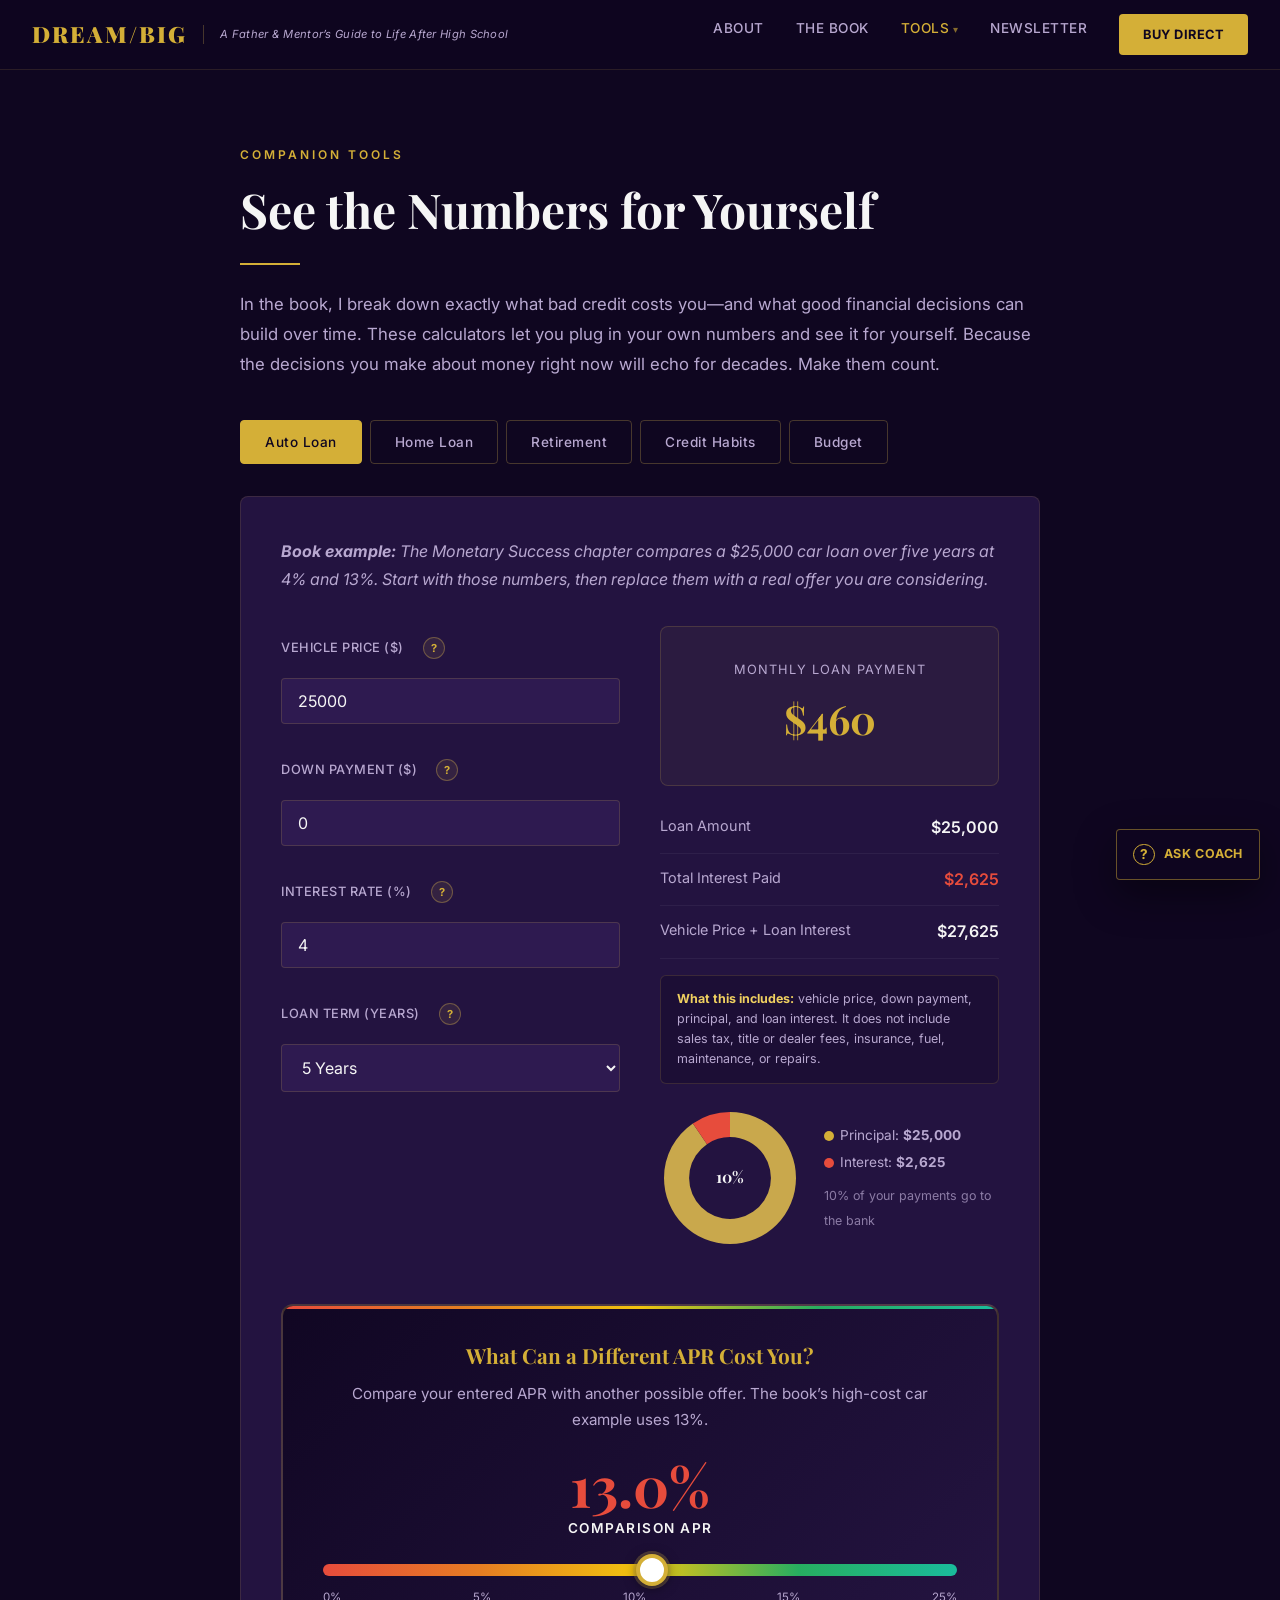
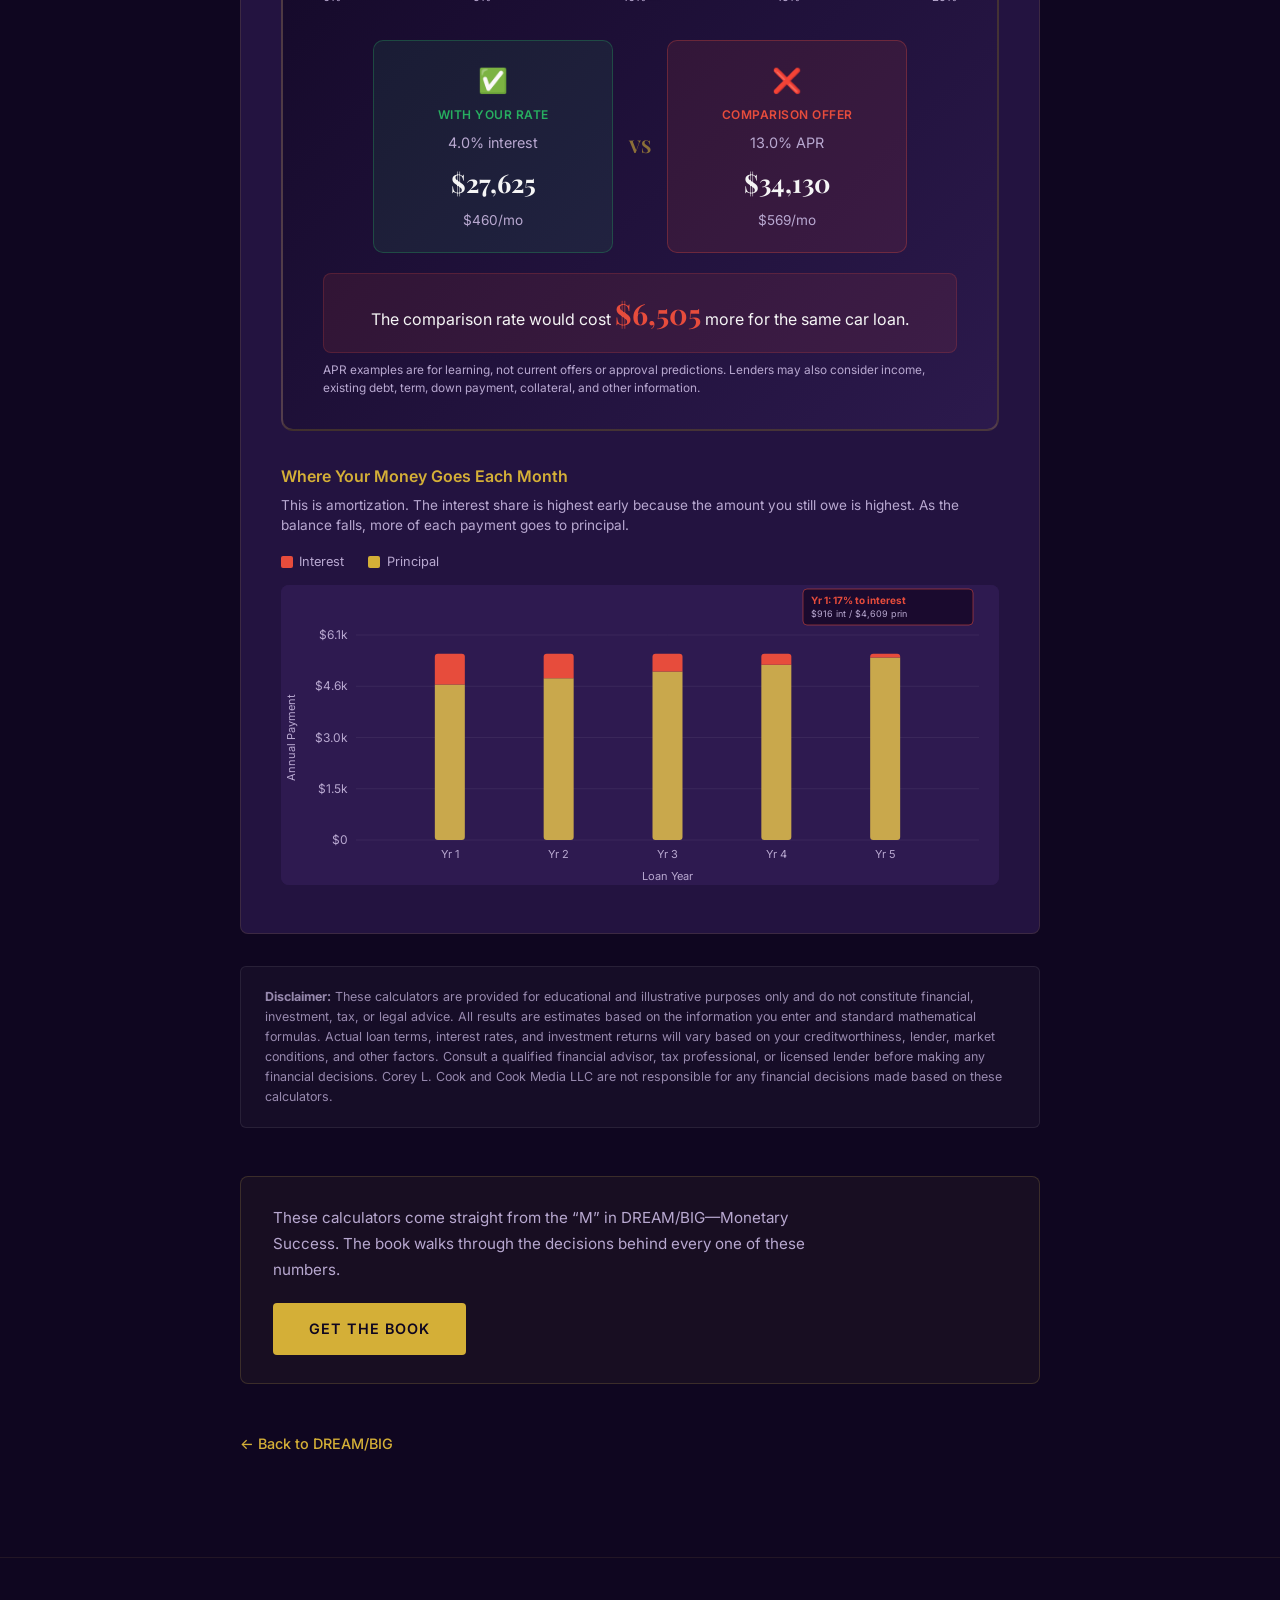
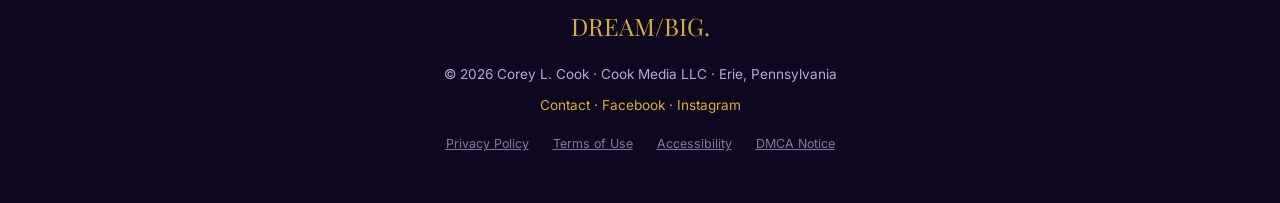
==== commit a30ef05f: "fix: audit follow-ups — legal accuracy, hero webp, UX bugs, tool-page CTAs Legal/privacy accuracy: -" ====
--- a/calculators.html
+++ b/calculators.html
@@ -529,6 +529,13 @@
       transition-duration: .001ms !important;
     }
   }
+  .book-cta {
+    margin-top: 3rem; padding: 1.75rem 2rem;
+    background: rgba(201,168,76,0.05); border: 1px solid rgba(201,168,76,0.2);
+    border-radius: 8px; display: flex; flex-wrap: wrap; align-items: center;
+    justify-content: space-between; gap: 1.25rem;
+  }
+  .book-cta p { color: var(--text-muted); font-size: 0.95rem; line-height: 1.7; max-width: 560px; margin: 0; }
 </style>
 <script type="application/ld+json">
 {
@@ -681,8 +688,8 @@
                 <div class="slider-card-emoji" id="auto-slider-emoji" aria-hidden="true">&#x274C;</div>
                 <div class="slider-card-label slider" id="auto-slider-label">Comparison Offer</div>
                 <div class="slider-card-rate" id="auto-slider-rate">13.0% APR</div>
-                <div class="slider-card-total" id="auto-slider-total">$38,961</div>
-                <div class="slider-card-monthly" id="auto-slider-monthly">$464/mo</div>
+                <div class="slider-card-total" id="auto-slider-total">$34,130</div>
+                <div class="slider-card-monthly" id="auto-slider-monthly">$569/mo</div>
               </div>
             </div>
           </div>
@@ -742,16 +749,16 @@
           </div>
           <div>
             <div class="result-box" style="margin-bottom:1rem;"><div class="result-label">Monthly Principal + Interest</div><div class="result-value" id="home-monthly" aria-live="polite">$805</div></div>
-            <div class="result-row"><span class="result-row-label">Loan Amount</span><span class="result-row-value" id="home-loan">$135,000</span></div>
-            <div class="result-row"><span class="result-row-label">Total Interest Paid</span><span class="result-row-value" id="home-interest" style="color:#E74C3C;">$172,185</span></div>
-            <div class="result-row"><span class="result-row-label">Purchase Price + Loan Interest</span><span class="result-row-value" id="home-total">$289,767</span></div>
+            <div class="result-row"><span class="result-row-label">Loan Amount</span><span class="result-row-value" id="home-loan">$150,000</span></div>
+            <div class="result-row"><span class="result-row-label">Total Interest Paid</span><span class="result-row-value" id="home-interest" style="color:#E74C3C;">$139,884</span></div>
+            <div class="result-row"><span class="result-row-label">Purchase Price + Loan Interest</span><span class="result-row-value" id="home-total">$289,884</span></div>
             <p class="loan-scope-note"><strong>What this includes:</strong> purchase price, down payment, principal, and loan interest. It does not include property tax, homeowners insurance, mortgage insurance, HOA dues, closing costs, utilities, or maintenance.</p>
             <div class="donut-wrapper">
               <canvas id="home-donut" class="donut-canvas" width="140" height="140" style="width:140px;height:140px;"></canvas>
               <div class="donut-legend">
-                <div><span class="donut-legend-dot" style="background:var(--gold);"></span>Principal: <strong id="home-donut-prin">$135,000</strong></div>
-                <div><span class="donut-legend-dot" style="background:#E74C3C;"></span>Interest: <strong id="home-donut-int">$172,185</strong></div>
-                <div style="margin-top:0.5rem; font-size:0.78rem; opacity:0.7;" id="home-donut-pct">56% of your payments go to the bank</div>
+                <div><span class="donut-legend-dot" style="background:var(--gold);"></span>Principal: <strong id="home-donut-prin">$150,000</strong></div>
+                <div><span class="donut-legend-dot" style="background:#E74C3C;"></span>Interest: <strong id="home-donut-int">$139,884</strong></div>
+                <div style="margin-top:0.5rem; font-size:0.78rem; opacity:0.7;" id="home-donut-pct">48% of your payments go to the bank</div>
               </div>
             </div>
           </div>
@@ -777,17 +784,17 @@
               <div class="slider-result-card yours">
                 <div class="slider-card-emoji">&#x2705;</div>
                 <div class="slider-card-label yours">With Your Rate</div>
-                <div class="slider-card-rate" id="home-yours-rate">6.5% interest</div>
-                <div class="slider-card-total" id="home-yours-total">$307,185</div>
-                <div class="slider-card-monthly" id="home-yours-monthly">$853/mo</div>
+                <div class="slider-card-rate" id="home-yours-rate">5.0% interest</div>
+                <div class="slider-card-total" id="home-yours-total">$289,884</div>
+                <div class="slider-card-monthly" id="home-yours-monthly">$805/mo</div>
               </div>
               <div class="slider-vs">VS</div>
               <div class="slider-result-card slider" id="home-slider-card">
                 <div class="slider-card-emoji" id="home-slider-emoji" aria-hidden="true">&#x274C;</div>
                 <div class="slider-card-label slider" id="home-slider-label">Comparison Offer</div>
                 <div class="slider-card-rate" id="home-slider-rate">8.5% interest</div>
-                <div class="slider-card-total" id="home-slider-total">$444,290</div>
-                <div class="slider-card-monthly" id="home-slider-monthly">$1,165/mo</div>
+                <div class="slider-card-total" id="home-slider-total">$415,213</div>
+                <div class="slider-card-monthly" id="home-slider-monthly">$1,153/mo</div>
               </div>
             </div>
           </div>
@@ -848,17 +855,17 @@
             </div>
           </div>
           <div>
-            <div class="result-box" style="margin-bottom:1rem;"><div class="result-label">What You Could Retire With</div><div class="result-value" id="ret-total" aria-live="polite">$578,326</div></div>
+            <div class="result-box" style="margin-bottom:1rem;"><div class="result-label">What You Could Retire With</div><div class="result-value" id="ret-total" aria-live="polite">$613,509</div></div>
             <div class="result-row"><span class="result-row-label">Years of Growth</span><span class="result-row-value" id="ret-years">43 years</span></div>
             <div class="result-row"><span class="result-row-label">What You Put In</span><span class="result-row-value" id="ret-contributed">$103,200</span></div>
-            <div class="result-row"><span class="result-row-label">What Your Money Earned on Its Own</span><span class="result-row-value" id="ret-growth" style="color:var(--gold);">$475,126</span></div>
-            <div class="result-row"><span class="result-row-label">Growth vs. Your Contributions</span><span class="result-row-value" id="ret-pct" style="color:var(--gold);">82%</span></div>
+            <div class="result-row"><span class="result-row-label">What Your Money Earned on Its Own</span><span class="result-row-value" id="ret-growth" style="color:var(--gold);">$510,309</span></div>
+            <div class="result-row"><span class="result-row-label">Share of Final Balance From Growth</span><span class="result-row-value" id="ret-pct" style="color:var(--gold);">83%</span></div>
             <p class="loan-scope-note"><strong>Remember:</strong> this is a hypothetical future-dollar estimate before inflation, taxes, and investment fees. Returns are not guaranteed.</p>
             <div style="margin-top:1.5rem; padding:1.5rem; background:rgba(201,168,76,0.08); border:1px solid rgba(201,168,76,0.2); border-radius:8px;">
               <div style="font-weight:600; font-size:0.95rem; margin-bottom:0.5rem; color:var(--gold);">What Waiting 10 Years Costs You</div>
               <div class="compare-text">If you start at <strong id="ret-late-age">32</strong> instead of <strong id="ret-start-age">22</strong>:</div>
-              <div class="compare-amount" style="color:var(--gold);" id="ret-late-total">$264,012</div>
-              <div class="compare-text" style="margin-top:0.5rem;">That&rsquo;s <strong id="ret-lost">$314,314</strong> less. Time is the most powerful ingredient. Start now.</div>
+              <div class="compare-amount" style="color:var(--gold);" id="ret-late-total">$294,486</div>
+              <div class="compare-text" style="margin-top:0.5rem;">That&rsquo;s <strong id="ret-lost">$319,023</strong> less. Time is the most powerful ingredient. Start now.</div>
             </div>
 
           </div>
@@ -976,13 +983,13 @@
           <div>
             <div class="result-box" style="margin-bottom:1rem;">
               <div class="result-label">Unallocated Money</div>
-              <div class="result-value" id="budget-remaining" aria-live="polite">$670</div>
+              <div class="result-value" id="budget-remaining" aria-live="polite">$290</div>
               <div class="result-sub" id="budget-status" aria-live="polite">You have room to save and invest</div>
             </div>
-            <div class="result-row"><span class="result-row-label">Total Income</span><span class="result-row-value" id="budget-total-income">$2,800</span></div>
+            <div class="result-row"><span class="result-row-label">Total Income</span><span class="result-row-value" id="budget-total-income">$2,400</span></div>
             <div class="result-row"><span class="result-row-label">Total Spending</span><span class="result-row-value" id="budget-total-expenses" style="color:#E74C3C;">$1,910</span></div>
             <div class="result-row"><span class="result-row-label">Planned Savings</span><span class="result-row-value" id="budget-planned-savings" style="color:var(--gold);">$200</span></div>
-            <div class="result-row"><span class="result-row-label">Expenses as % of Income</span><span class="result-row-value" id="budget-pct">76%</span></div>
+            <div class="result-row"><span class="result-row-label">Expenses as % of Income</span><span class="result-row-value" id="budget-pct">80%</span></div>
 
             <div style="margin-top:1.5rem;">
               <div style="font-weight:600; font-size:0.9rem; margin-bottom:0.75rem; color:var(--gold);">Where Your Money Goes</div>
@@ -997,9 +1004,9 @@
               <div style="font-weight:600; font-size:0.95rem; margin-bottom:0.5rem; color:var(--gold);">The 50/30/20 Guideline</div>
               <div style="color:var(--text-muted); font-size:0.82rem; line-height:1.6; margin-bottom:0.75rem;">A lot of financial experts recommend this framework as a starting point. It&rsquo;s not a strict rule&mdash;do what works for your situation. The goal is to be intentional about where your money goes.</div>
               <div style="color:var(--text-muted); font-size:0.9rem; line-height:1.8;">
-                <div class="result-row"><span class="result-row-label">Needs (50% = <span id="budget-50">$1,200</span>)</span><span class="result-row-value" id="budget-needs-actual">$1,370</span></div>
-                <div class="result-row"><span class="result-row-label">Wants (30% = <span id="budget-30">$720</span>)</span><span class="result-row-value" id="budget-wants-actual">$190</span></div>
-                <div class="result-row"><span class="result-row-label">Savings (20% = <span id="budget-20">$480</span>)</span><span class="result-row-value" id="budget-savings-actual">$490</span></div>
+                <div class="result-row"><span class="result-row-label">Needs (50% = <span id="budget-50">$1,200</span>)</span><span class="result-row-value" id="budget-needs-actual">$1,785</span></div>
+                <div class="result-row"><span class="result-row-label">Wants (30% = <span id="budget-30">$720</span>)</span><span class="result-row-value" id="budget-wants-actual">$125</span></div>
+                <div class="result-row"><span class="result-row-label">Savings (20% = <span id="budget-20">$480</span>)</span><span class="result-row-value" id="budget-savings-actual">$200</span></div>
               </div>
               <div id="budget-recommendation" style="margin-top:1rem; color:var(--text-muted); font-size:0.85rem; line-height:1.7;"></div>
             </div>
@@ -1018,6 +1025,10 @@
       <p><strong>Disclaimer:</strong> These calculators are provided for educational and illustrative purposes only and do not constitute financial, investment, tax, or legal advice. All results are estimates based on the information you enter and standard mathematical formulas. Actual loan terms, interest rates, and investment returns will vary based on your creditworthiness, lender, market conditions, and other factors. Consult a qualified financial advisor, tax professional, or licensed lender before making any financial decisions. Corey L. Cook and Cook Media LLC are not responsible for any financial decisions made based on these calculators.</p>
     </div>
 
+    <div class="book-cta">
+      <p>These calculators come straight from the &ldquo;M&rdquo; in DREAM/BIG&mdash;Monetary Success. The book walks through the decisions behind every one of these numbers.</p>
+      <a href="https://shop.ingramspark.com/b/084?params=auYcam1uPTDm9D041XR3ygueD2kILv5ChfIouqtAr0y" class="btn btn-gold" target="_blank" rel="noopener" data-buy-link="ingram" data-buy-location="calculators-footer">Get the Book</a>
+    </div>
     <a href="index.html" class="back-link">&larr; Back to DREAM/BIG</a>
   </div>
 </section>
@@ -1049,7 +1060,6 @@
     <p>We collect only the information you voluntarily provide:</p>
     <ul>
       <li><strong>Email address</strong> &mdash; when you subscribe to our newsletter</li>
-      <li><strong>Name and contact information</strong> &mdash; when you submit a speaking engagement inquiry</li>
     </ul>
     <p>The financial calculators on this site run entirely in your browser. We do not collect, store, or transmit any data you enter into the calculators.</p>
     <p>If you use the optional DREAM/BIG AI Coach, the question you type and recent chat context are sent through our secure server endpoint to an AI service provider so a response can be generated. Do not enter Social Security numbers, account numbers, passwords, bank logins, or other sensitive personal data.</p>
@@ -1456,111 +1466,26 @@
   }
 }
 
-// SEMICIRCLE GAUGE
-function drawCreditGauge(scoreMid, ratingColor) {
-  const canvas = document.getElementById('credit-gauge');
-  if (!canvas) return;
-  const ctx = canvas.getContext('2d');
-  const dpr = window.devicePixelRatio || 1;
-  const w = canvas.clientWidth || 280;
-  const h = canvas.clientHeight || 170;
-  canvas.width = w * dpr;
-  canvas.height = h * dpr;
-  ctx.scale(dpr, dpr);
-  ctx.clearRect(0, 0, w, h);
-
-  const cx = w / 2, cy = h - 15;
-  const radius = Math.min(w / 2, h) - 25;
-  const lineW = 18;
-  const startAngle = Math.PI;
-  const endAngle = 2 * Math.PI;
-
-  // Background arc segments
-  const colors = ['#E74C3C', '#E67E22', '#F1C40F', '#27AE60', '#1ABC9C'];
-  const ranges = [300, 500, 600, 700, 780, 850]; // 5 segments
-  for (let i = 0; i < 5; i++) {
-    const segStart = startAngle + ((ranges[i] - 300) / 550) * Math.PI;
-    const segEnd = startAngle + ((ranges[i + 1] - 300) / 550) * Math.PI;
-    ctx.beginPath();
-    ctx.arc(cx, cy, radius, segStart, segEnd);
-    ctx.lineWidth = lineW;
-    ctx.strokeStyle = colors[i];
-    ctx.globalAlpha = 0.25;
-    ctx.stroke();
-  }
-  ctx.globalAlpha = 1;
-
-  // Active arc (filled up to score)
-  const scorePct = Math.max(0, Math.min(1, (scoreMid - 300) / 550));
-  const scoreAngle = startAngle + scorePct * Math.PI;
-  for (let i = 0; i < 5; i++) {
-    const segStart = startAngle + ((ranges[i] - 300) / 550) * Math.PI;
-    const segEnd = Math.min(scoreAngle, startAngle + ((ranges[i + 1] - 300) / 550) * Math.PI);
-    if (segEnd <= segStart) continue;
-    ctx.beginPath();
-    ctx.arc(cx, cy, radius, segStart, segEnd);
-    ctx.lineWidth = lineW;
-    ctx.strokeStyle = colors[i];
-    ctx.lineCap = 'butt';
-    ctx.stroke();
-  }
-
-  // Needle
-  const needleAngle = scoreAngle;
-  const needleLen = radius - lineW / 2 - 8;
-  const nx = cx + Math.cos(needleAngle) * needleLen;
-  const ny = cy + Math.sin(needleAngle) * needleLen;
-  ctx.beginPath();
-  ctx.moveTo(cx, cy);
-  ctx.lineTo(nx, ny);
-  ctx.lineWidth = 3;
-  ctx.strokeStyle = '#F5F5F5';
-  ctx.lineCap = 'round';
-  ctx.stroke();
-
-  // Center dot
-  ctx.beginPath();
-  ctx.arc(cx, cy, 6, 0, Math.PI * 2);
-  ctx.fillStyle = ratingColor;
-  ctx.fill();
-
-  // Score text
-  ctx.fillStyle = ratingColor;
-  ctx.font = 'bold 28px Playfair Display, serif';
-  ctx.textAlign = 'center';
-  ctx.textBaseline = 'bottom';
-  ctx.fillText(Math.round(scoreMid), cx, cy - 12);
-
-  // Range labels
-  ctx.font = '10px Inter, sans-serif';
-  ctx.fillStyle = '#B8A8D0';
-  ctx.textAlign = 'center';
-  const labelR = radius + lineW / 2 + 12;
-  ['300', '500', '600', '700', '780', '850'].forEach((label, i) => {
-    const a = startAngle + ((ranges[i] - 300) / 550) * Math.PI;
-    const lx = cx + Math.cos(a) * labelR;
-    const ly = cy + Math.sin(a) * labelR;
-    ctx.fillText(label, lx, ly);
-  });
-}
 
 // BUDGET DONUT
 function drawBudgetDonut(expenses, income, plannedSavings) {
   const colors = ['#9B59B6','#8E44AD','#E74C3C','#E67E22','#F39C12','#3498DB','#27AE60','#F1C40F','#1ABC9C','#95A5A6'];
   const segments = [];
   const legendItems = [];
+  const totalOutflow = Object.values(expenses).reduce((a, b) => a + b, 0) + plannedSavings;
+  const denom = Math.max(income, totalOutflow);
   let i = 0;
   for (const label in expenses) {
     if (expenses[label] > 0) {
       segments.push({ value: expenses[label], color: colors[i % colors.length] });
-      const pct = income > 0 ? Math.round((expenses[label] / income) * 100) : 0;
+      const pct = denom > 0 ? Math.round((expenses[label] / denom) * 100) : 0;
       legendItems.push('<div><span class="donut-legend-dot" style="background:' + colors[i % colors.length] + ';"></span>' + label + ' <strong>' + pct + '%</strong></div>');
     }
     i++;
   }
   if (plannedSavings > 0) {
     segments.push({ value: plannedSavings, color: '#C9A84C' });
-    const plannedPct = income > 0 ? Math.round((plannedSavings / income) * 100) : 0;
+    const plannedPct = denom > 0 ? Math.round((plannedSavings / denom) * 100) : 0;
     legendItems.push('<div><span class="donut-legend-dot" style="background:#C9A84C;"></span>Planned Savings <strong>' + plannedPct + '%</strong></div>');
   }
   // Show money that still needs a job separately from planned savings.
@@ -1568,7 +1493,7 @@
   const remaining = income - totalExp - plannedSavings;
   if (remaining > 0) {
     segments.push({ value: remaining, color: 'rgba(212,175,55,0.4)' });
-    const savPct = income > 0 ? Math.round((remaining / income) * 100) : 0;
+    const savPct = denom > 0 ? Math.round((remaining / denom) * 100) : 0;
     legendItems.push('<div><span class="donut-legend-dot" style="background:rgba(212,175,55,0.4);"></span>Unallocated <strong>' + savPct + '%</strong></div>');
   }
   drawDonut('budget-donut', segments, income > 0 ? Math.round((totalExp / income) * 100) + '%' : '0%');
@@ -1591,7 +1516,7 @@
     const max = Number(input.max);
     if (Number.isFinite(max) && value > max) value = max;
   }
-  if (String(input.value) !== String(value)) input.value = value;
+  if (String(input.value) !== String(value) && document.activeElement !== input) input.value = value;
   return value;
 }
 
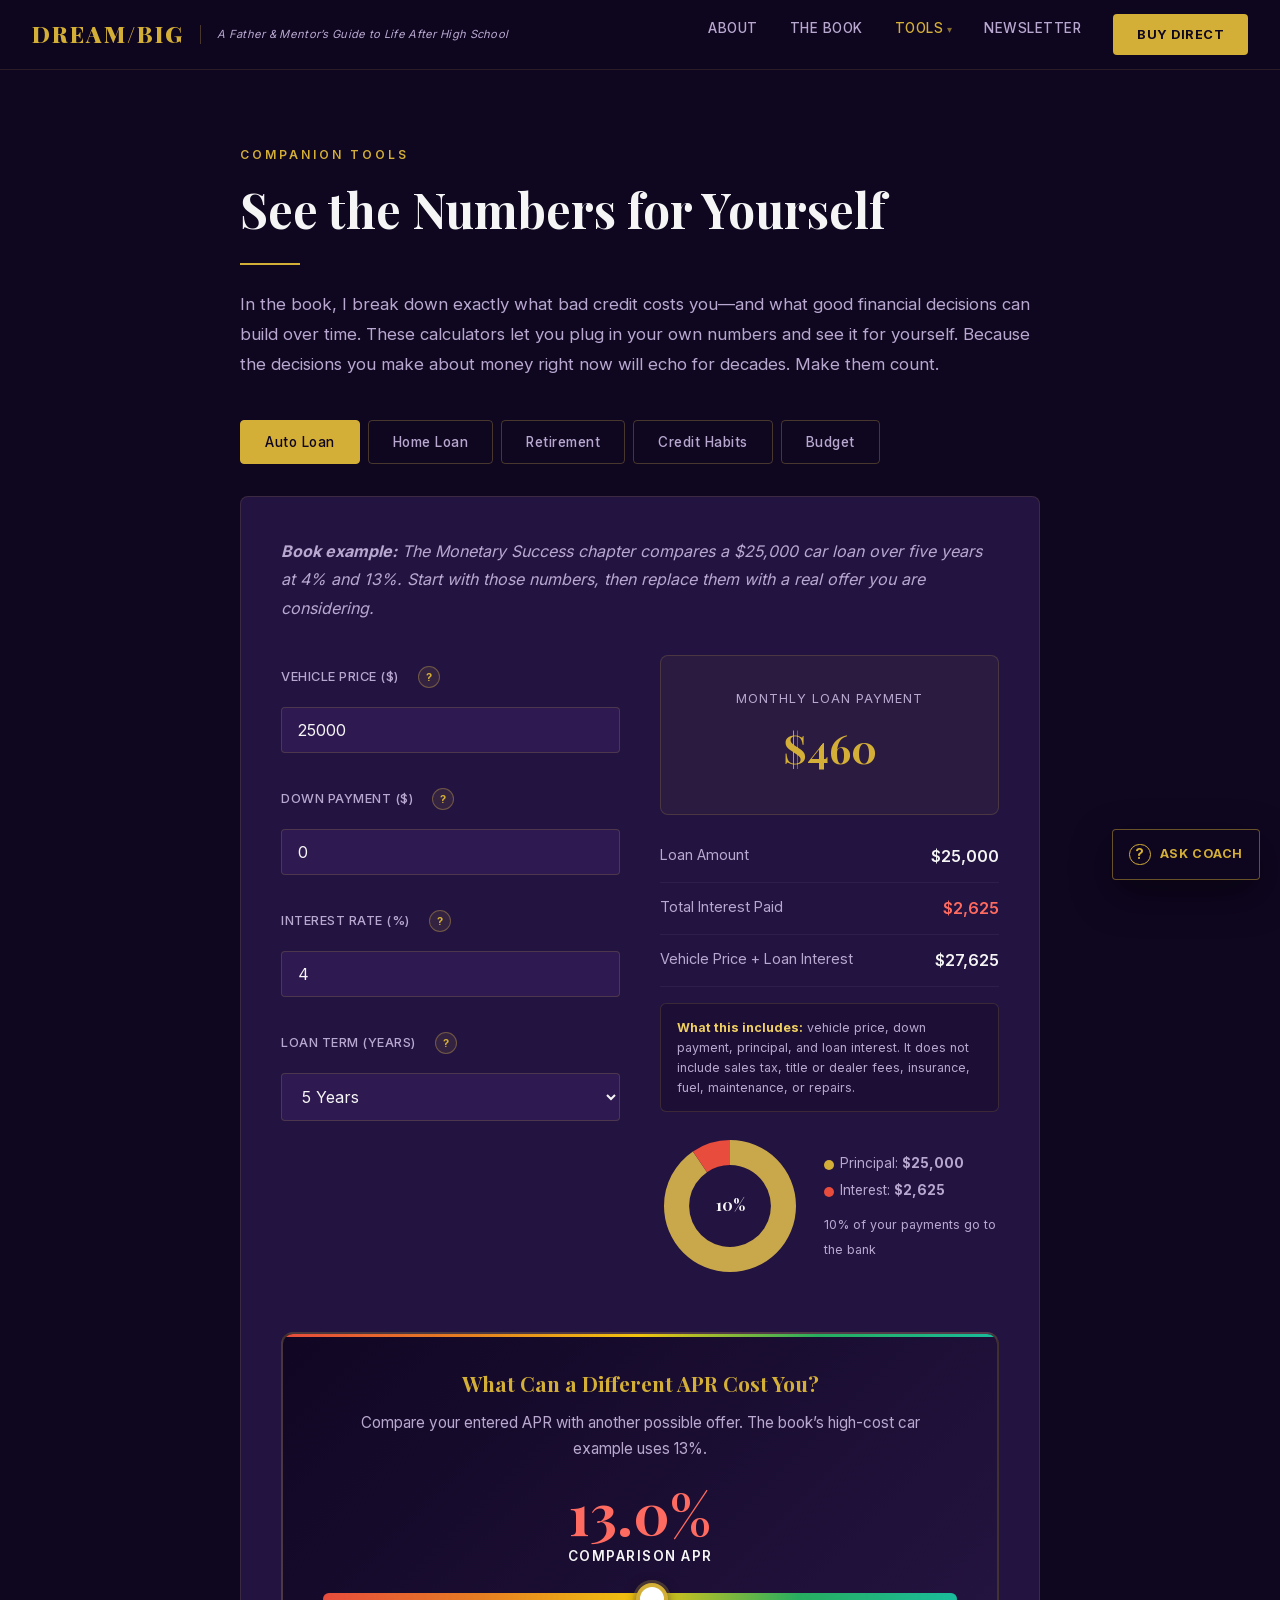
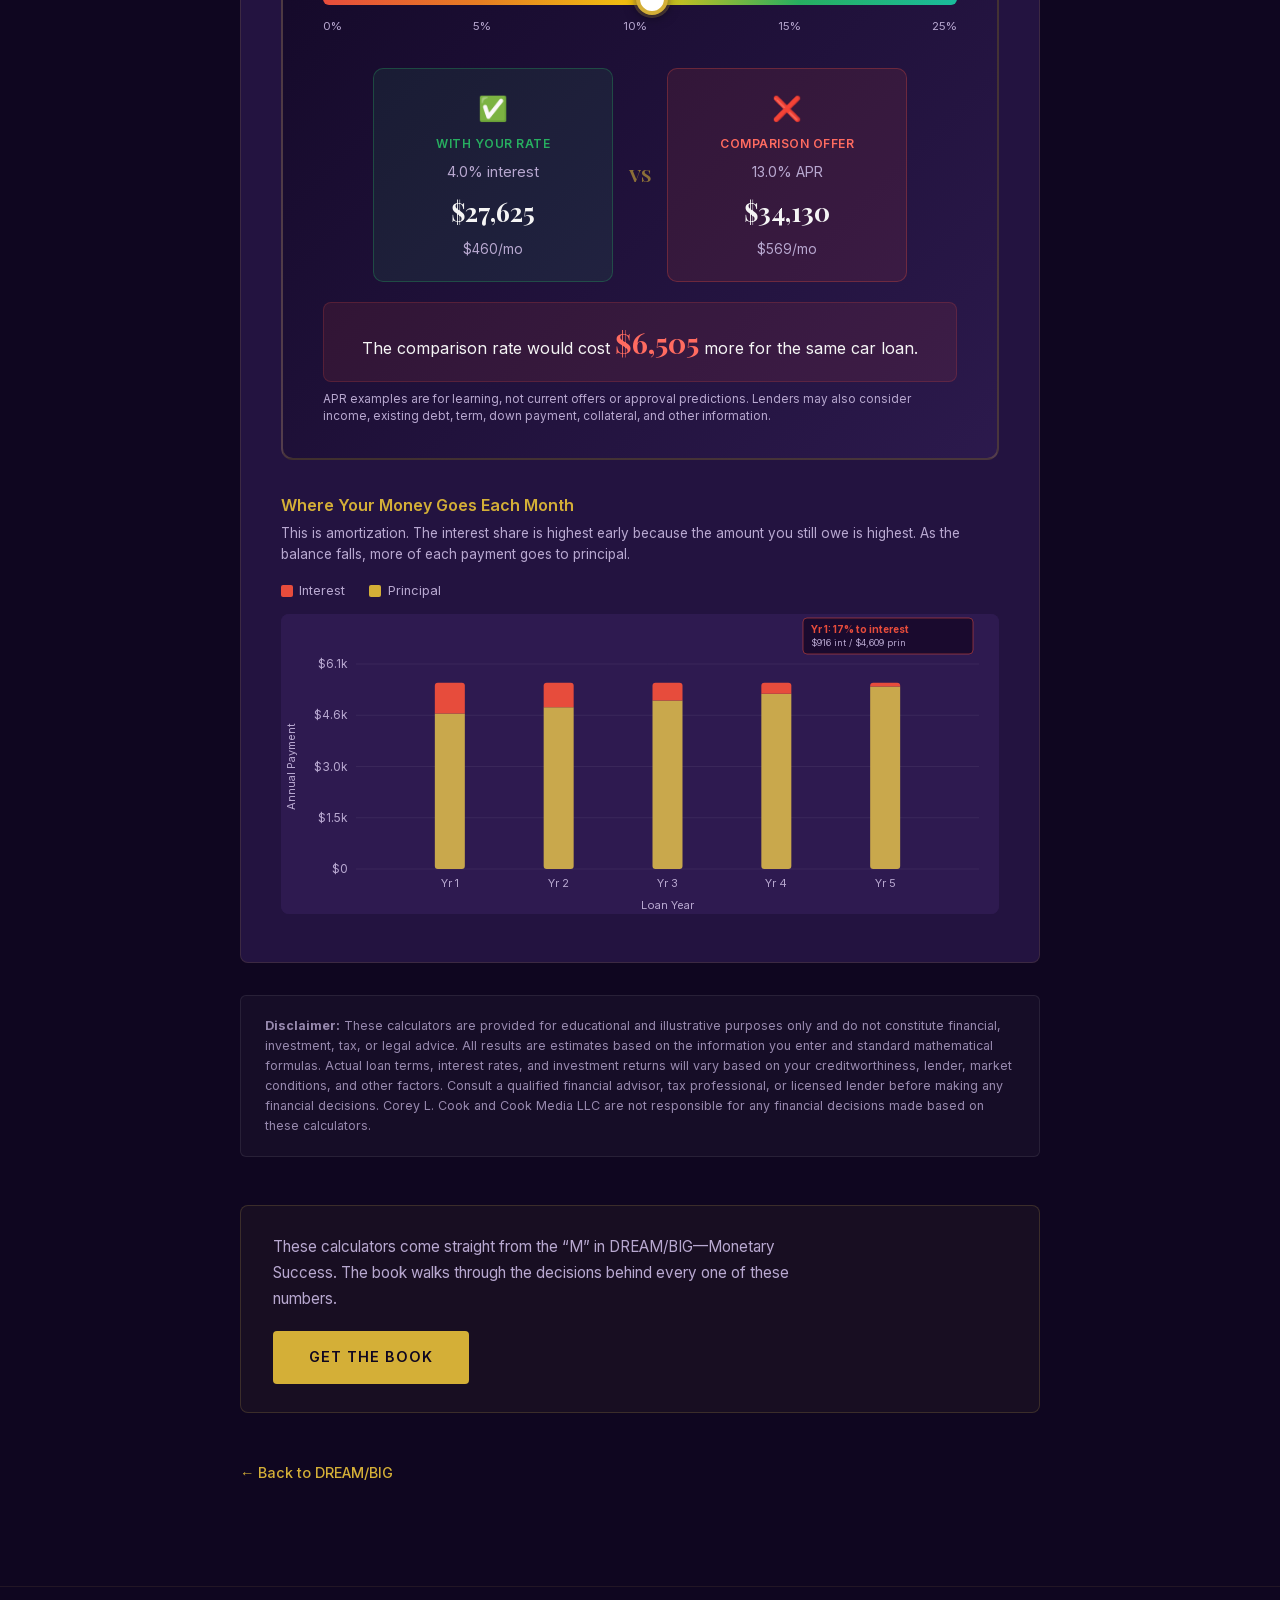
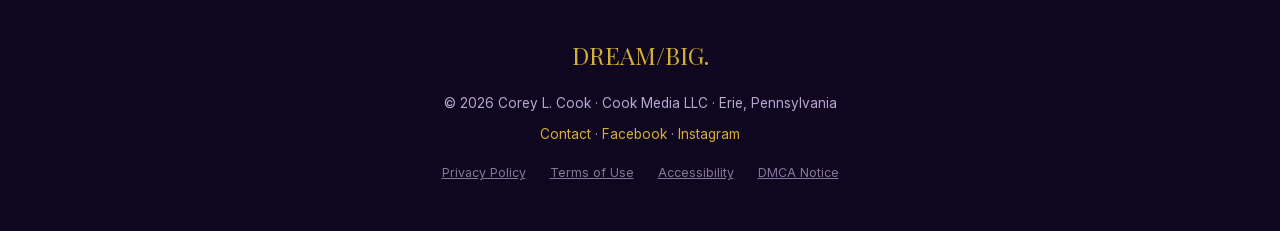
==== commit c7421924: "fix: complete launch readiness audit" ====
--- a/calculators.html
+++ b/calculators.html
@@ -10,10 +10,7 @@
   gtag('config', 'G-JGYNWJQC7G');
 </script>
 <!-- Vercel Web Analytics -->
-<script>
-  window.va = window.va || function () { (window.vaq = window.vaq || []).push(arguments); };
-</script>
-<script defer src="/_vercel/insights/script.js"></script>
+<script src="analytics.js" defer></script>
 <meta charset="UTF-8">
 <meta name="viewport" content="width=device-width, initial-scale=1.0">
 <title>Financial Calculators — DREAM/BIG by Corey L. Cook</title>
@@ -37,9 +34,9 @@
 <link rel="icon" type="image/png" sizes="32x32" href="images/favicon-32.png">
 <link rel="icon" type="image/png" sizes="512x512" href="images/favicon-512.png">
 <link rel="apple-touch-icon" sizes="180x180" href="images/favicon-180.png">
-<link rel="preconnect" href="https://fonts.googleapis.com">
-<link rel="preconnect" href="https://fonts.gstatic.com" crossorigin>
-<link rel="stylesheet" href="https://fonts.googleapis.com/css2?family=Playfair+Display:wght@400;700;900&amp;family=Inter:wght@300;400;500;600;700&amp;display=swap">
+<link rel="preload" href="fonts/inter-latin.woff2" as="font" type="font/woff2" crossorigin>
+<link rel="preload" href="fonts/playfair-display-latin.woff2" as="font" type="font/woff2" crossorigin>
+<link rel="stylesheet" href="fonts.css">
 <link rel="stylesheet" href="assistant.css">
 <script src="assistant.js" defer></script>
 <style>
@@ -56,6 +53,7 @@
     --text: #F5F5F5;
     --text-muted: #B8A8D0;
     --accent: #C9A84C;
+    --danger: #FF6B60;
   }
 
   * { margin: 0; padding: 0; box-sizing: border-box; }
@@ -235,9 +233,9 @@
     margin-top: 1.5rem; padding: 1.5rem; background: rgba(192,57,43,0.08);
     border: 1px solid rgba(192,57,43,0.2); border-radius: 8px;
   }
-  .compare-title { font-weight: 600; font-size: 0.95rem; margin-bottom: 0.5rem; color: #E74C3C; }
+  .compare-title { font-weight: 600; font-size: 0.95rem; margin-bottom: 0.5rem; color: var(--danger); }
   .compare-text { color: var(--text-muted); font-size: 0.9rem; line-height: 1.6; }
-  .compare-amount { font-family: 'Playfair Display', serif; font-size: 1.5rem; color: #E74C3C; font-weight: 700; }
+  .compare-amount { font-family: 'Playfair Display', serif; font-size: 1.5rem; color: var(--danger); font-weight: 700; }
 
   /* CREDIT SCORE SLIDER */
   .credit-slider-box {
@@ -327,7 +325,7 @@
     margin-bottom: 0.35rem;
   }
   .slider-card-label.yours { color: #27AE60; }
-  .slider-card-label.slider { color: #E74C3C; }
+  .slider-card-label.slider { color: var(--danger); }
   .slider-card-label.slider.good { color: #27AE60; }
   .slider-card-rate {
     font-size: 0.9rem; color: var(--text-muted); margin-bottom: 0.35rem;
@@ -351,7 +349,7 @@
     font-family: 'Playfair Display', serif; font-size: 1.8rem; font-weight: 700;
     display: inline-block; transition: color 0.3s;
   }
-  .slider-diff-amount.cost { color: #E74C3C; }
+  .slider-diff-amount.cost { color: var(--danger); }
   .slider-diff-amount.save { color: #27AE60; }
 
   /* DONUT CHART */
@@ -359,6 +357,7 @@
   .donut-canvas { flex-shrink: 0; }
   .donut-legend { font-size: 0.85rem; color: var(--text-muted); line-height: 2; }
   .donut-legend-dot { display: inline-block; width: 10px; height: 10px; border-radius: 50%; margin-right: 6px; vertical-align: middle; }
+  .donut-percentage-note { margin-top: 0.5rem; font-size: 0.78rem; color: var(--text-muted); }
 
   /* COMPARISON BARS */
   .compare-visual { margin-top: 1rem; }
@@ -645,7 +644,7 @@
           <div>
             <div class="result-box" style="margin-bottom:1rem;"><div class="result-label">Monthly Loan Payment</div><div class="result-value" id="auto-monthly" aria-live="polite">$460</div></div>
             <div class="result-row"><span class="result-row-label">Loan Amount</span><span class="result-row-value" id="auto-loan">$25,000</span></div>
-            <div class="result-row"><span class="result-row-label">Total Interest Paid</span><span class="result-row-value" id="auto-interest" style="color:#E74C3C;">$2,625</span></div>
+            <div class="result-row"><span class="result-row-label">Total Interest Paid</span><span class="result-row-value" id="auto-interest" style="color:var(--danger);">$2,625</span></div>
             <div class="result-row"><span class="result-row-label">Vehicle Price + Loan Interest</span><span class="result-row-value" id="auto-total">$27,625</span></div>
             <p class="loan-scope-note"><strong>What this includes:</strong> vehicle price, down payment, principal, and loan interest. It does not include sales tax, title or dealer fees, insurance, fuel, maintenance, or repairs.</p>
             <div class="donut-wrapper">
@@ -653,7 +652,7 @@
               <div class="donut-legend">
                 <div><span class="donut-legend-dot" style="background:var(--gold);"></span>Principal: <strong id="auto-donut-prin">$25,000</strong></div>
                 <div><span class="donut-legend-dot" style="background:#E74C3C;"></span>Interest: <strong id="auto-donut-int">$2,625</strong></div>
-                <div style="margin-top:0.5rem; font-size:0.78rem; opacity:0.7;" id="auto-donut-pct">10% of your payments go to the bank</div>
+                <div class="donut-percentage-note" id="auto-donut-pct">10% of your payments go to the bank</div>
               </div>
             </div>
           </div>
@@ -750,7 +749,7 @@
           <div>
             <div class="result-box" style="margin-bottom:1rem;"><div class="result-label">Monthly Principal + Interest</div><div class="result-value" id="home-monthly" aria-live="polite">$805</div></div>
             <div class="result-row"><span class="result-row-label">Loan Amount</span><span class="result-row-value" id="home-loan">$150,000</span></div>
-            <div class="result-row"><span class="result-row-label">Total Interest Paid</span><span class="result-row-value" id="home-interest" style="color:#E74C3C;">$139,884</span></div>
+            <div class="result-row"><span class="result-row-label">Total Interest Paid</span><span class="result-row-value" id="home-interest" style="color:var(--danger);">$139,884</span></div>
             <div class="result-row"><span class="result-row-label">Purchase Price + Loan Interest</span><span class="result-row-value" id="home-total">$289,884</span></div>
             <p class="loan-scope-note"><strong>What this includes:</strong> purchase price, down payment, principal, and loan interest. It does not include property tax, homeowners insurance, mortgage insurance, HOA dues, closing costs, utilities, or maintenance.</p>
             <div class="donut-wrapper">
@@ -758,7 +757,7 @@
               <div class="donut-legend">
                 <div><span class="donut-legend-dot" style="background:var(--gold);"></span>Principal: <strong id="home-donut-prin">$150,000</strong></div>
                 <div><span class="donut-legend-dot" style="background:#E74C3C;"></span>Interest: <strong id="home-donut-int">$139,884</strong></div>
-                <div style="margin-top:0.5rem; font-size:0.78rem; opacity:0.7;" id="home-donut-pct">48% of your payments go to the bank</div>
+                <div class="donut-percentage-note" id="home-donut-pct">48% of your payments go to the bank</div>
               </div>
             </div>
           </div>
@@ -987,7 +986,7 @@
               <div class="result-sub" id="budget-status" aria-live="polite">You have room to save and invest</div>
             </div>
             <div class="result-row"><span class="result-row-label">Total Income</span><span class="result-row-value" id="budget-total-income">$2,400</span></div>
-            <div class="result-row"><span class="result-row-label">Total Spending</span><span class="result-row-value" id="budget-total-expenses" style="color:#E74C3C;">$1,910</span></div>
+            <div class="result-row"><span class="result-row-label">Total Spending</span><span class="result-row-value" id="budget-total-expenses" style="color:var(--danger);">$1,910</span></div>
             <div class="result-row"><span class="result-row-label">Planned Savings</span><span class="result-row-value" id="budget-planned-savings" style="color:var(--gold);">$200</span></div>
             <div class="result-row"><span class="result-row-label">Expenses as % of Income</span><span class="result-row-value" id="budget-pct">80%</span></div>
 
@@ -1215,6 +1214,15 @@
       if (btn) btn.setAttribute('aria-expanded', 'false');
       if (menu) menu.style.display = '';
     }
+    const links = document.querySelector('.nav-links');
+    const toggle = document.querySelector('.nav-toggle');
+    if (links && links.classList.contains('open')) {
+      links.classList.remove('open');
+      if (toggle) {
+        toggle.setAttribute('aria-expanded', 'false');
+        toggle.focus();
+      }
+    }
   }
 });
 
@@ -1624,7 +1632,7 @@
   // APR display
   const rateDisplay = document.getElementById(prefix + '-slider-score');
   rateDisplay.textContent = sliderRate.toFixed(1) + '%';
-  rateDisplay.style.color = sliderRate > userRate ? '#E74C3C' : sliderRate < userRate ? '#27AE60' : 'var(--gold)';
+  rateDisplay.style.color = sliderRate > userRate ? 'var(--danger)' : sliderRate < userRate ? '#27AE60' : 'var(--gold)';
 
   // Slider card
   document.getElementById(prefix + '-slider-rate').textContent = sliderRate.toFixed(1) + '% APR';
@@ -1742,7 +1750,7 @@
   var ratingColor;
   if (weighted >= 85) { rating = 'Strong Habits'; ratingColor = '#27AE60'; }
   else if (weighted >= 60) { rating = 'Building Habits'; ratingColor = '#F1C40F'; }
-  else { rating = 'Needs Attention'; ratingColor = '#E74C3C'; }
+  else { rating = 'Needs Attention'; ratingColor = 'var(--danger)'; }
 
   document.getElementById('credit-score').textContent = rating;
   document.getElementById('credit-score').style.color = ratingColor;
@@ -1753,7 +1761,7 @@
   var paymentLabels = ['', 'Very Poor', 'Poor', 'Fair', 'Good', 'Excellent'];
   document.getElementById('credit-detail-payment').textContent = paymentLabels[payment];
   document.getElementById('credit-detail-util').textContent = util + '%';
-  document.getElementById('credit-detail-util').style.color = util <= 30 ? '#27AE60' : util <= 50 ? '#F1C40F' : '#E74C3C';
+  document.getElementById('credit-detail-util').style.color = util <= 30 ? '#27AE60' : util <= 50 ? '#F1C40F' : 'var(--danger)';
   var lengthLabels = ['', '<1 year', '1\u20133 years', '3\u20137 years', '7\u201315 years', '15+ years'];
   document.getElementById('credit-detail-length').textContent = lengthLabels[length];
   var mixLabels = ['', 'One type', 'Two types', 'Three+ types'];
@@ -1795,7 +1803,7 @@
   var remaining = income - totalExp - plannedSavings;
   var pct = income > 0 ? Math.round((totalExp / income) * 100) : 0;
 
-  document.getElementById('budget-remaining').style.color = remaining >= 0 ? 'var(--gold)' : '#E74C3C';
+  document.getElementById('budget-remaining').style.color = remaining >= 0 ? 'var(--gold)' : 'var(--danger)';
   document.getElementById('budget-remaining').textContent = (remaining >= 0 ? '' : '-') + fmt(Math.abs(remaining));
   document.getElementById('budget-total-income').textContent = fmt(income);
   document.getElementById('budget-total-expenses').textContent = fmt(totalExp);
@@ -1804,11 +1812,11 @@
 
   // Budget donut
   drawBudgetDonut(expenses, income, plannedSavings);
-  document.getElementById('budget-pct').style.color = pct > 90 ? '#E74C3C' : pct > 75 ? '#F1C40F' : 'var(--gold)';
+  document.getElementById('budget-pct').style.color = pct > 90 ? 'var(--danger)' : pct > 75 ? '#F1C40F' : 'var(--gold)';
 
   if (remaining < 0) {
     document.getElementById('budget-status').textContent = 'Your plan is above your take-home pay';
-    document.getElementById('budget-status').style.color = '#E74C3C';
+    document.getElementById('budget-status').style.color = 'var(--danger)';
   } else if (remaining < income * 0.1) {
     document.getElementById('budget-status').textContent = 'Little unallocated money remains';
     document.getElementById('budget-status').style.color = '#E67E22';
@@ -1853,11 +1861,11 @@
   var wantsActual = expenses['Streaming / Subs'] + expenses['Personal / Fun'];
   var savingsActual = plannedSavings;
   document.getElementById('budget-needs-actual').textContent = fmt(needsActual);
-  document.getElementById('budget-needs-actual').style.color = needsActual > needs50 ? '#E74C3C' : '#27AE60';
+  document.getElementById('budget-needs-actual').style.color = needsActual > needs50 ? 'var(--danger)' : '#27AE60';
   document.getElementById('budget-wants-actual').textContent = fmt(wantsActual);
-  document.getElementById('budget-wants-actual').style.color = wantsActual > wants30 ? '#E74C3C' : '#27AE60';
+  document.getElementById('budget-wants-actual').style.color = wantsActual > wants30 ? 'var(--danger)' : '#27AE60';
   document.getElementById('budget-savings-actual').textContent = fmt(savingsActual);
-  document.getElementById('budget-savings-actual').style.color = savingsActual >= save20 ? '#27AE60' : '#E74C3C';
+  document.getElementById('budget-savings-actual').style.color = savingsActual >= save20 ? '#27AE60' : 'var(--danger)';
 
   var rec = '';
   if (remaining < 0) rec = 'Your plan is ' + fmt(Math.abs(remaining)) + ' above your take-home pay. Reduce a category or lower the savings target until the plan balances.';
--- a/fonts.css
+++ b/fonts.css
@@ -0,0 +1,15 @@
+@font-face {
+  font-family: 'Inter';
+  font-style: normal;
+  font-weight: 300 700;
+  font-display: swap;
+  src: url('fonts/inter-latin.woff2') format('woff2');
+}
+
+@font-face {
+  font-family: 'Playfair Display';
+  font-style: normal;
+  font-weight: 400 900;
+  font-display: swap;
+  src: url('fonts/playfair-display-latin.woff2') format('woff2');
+}
